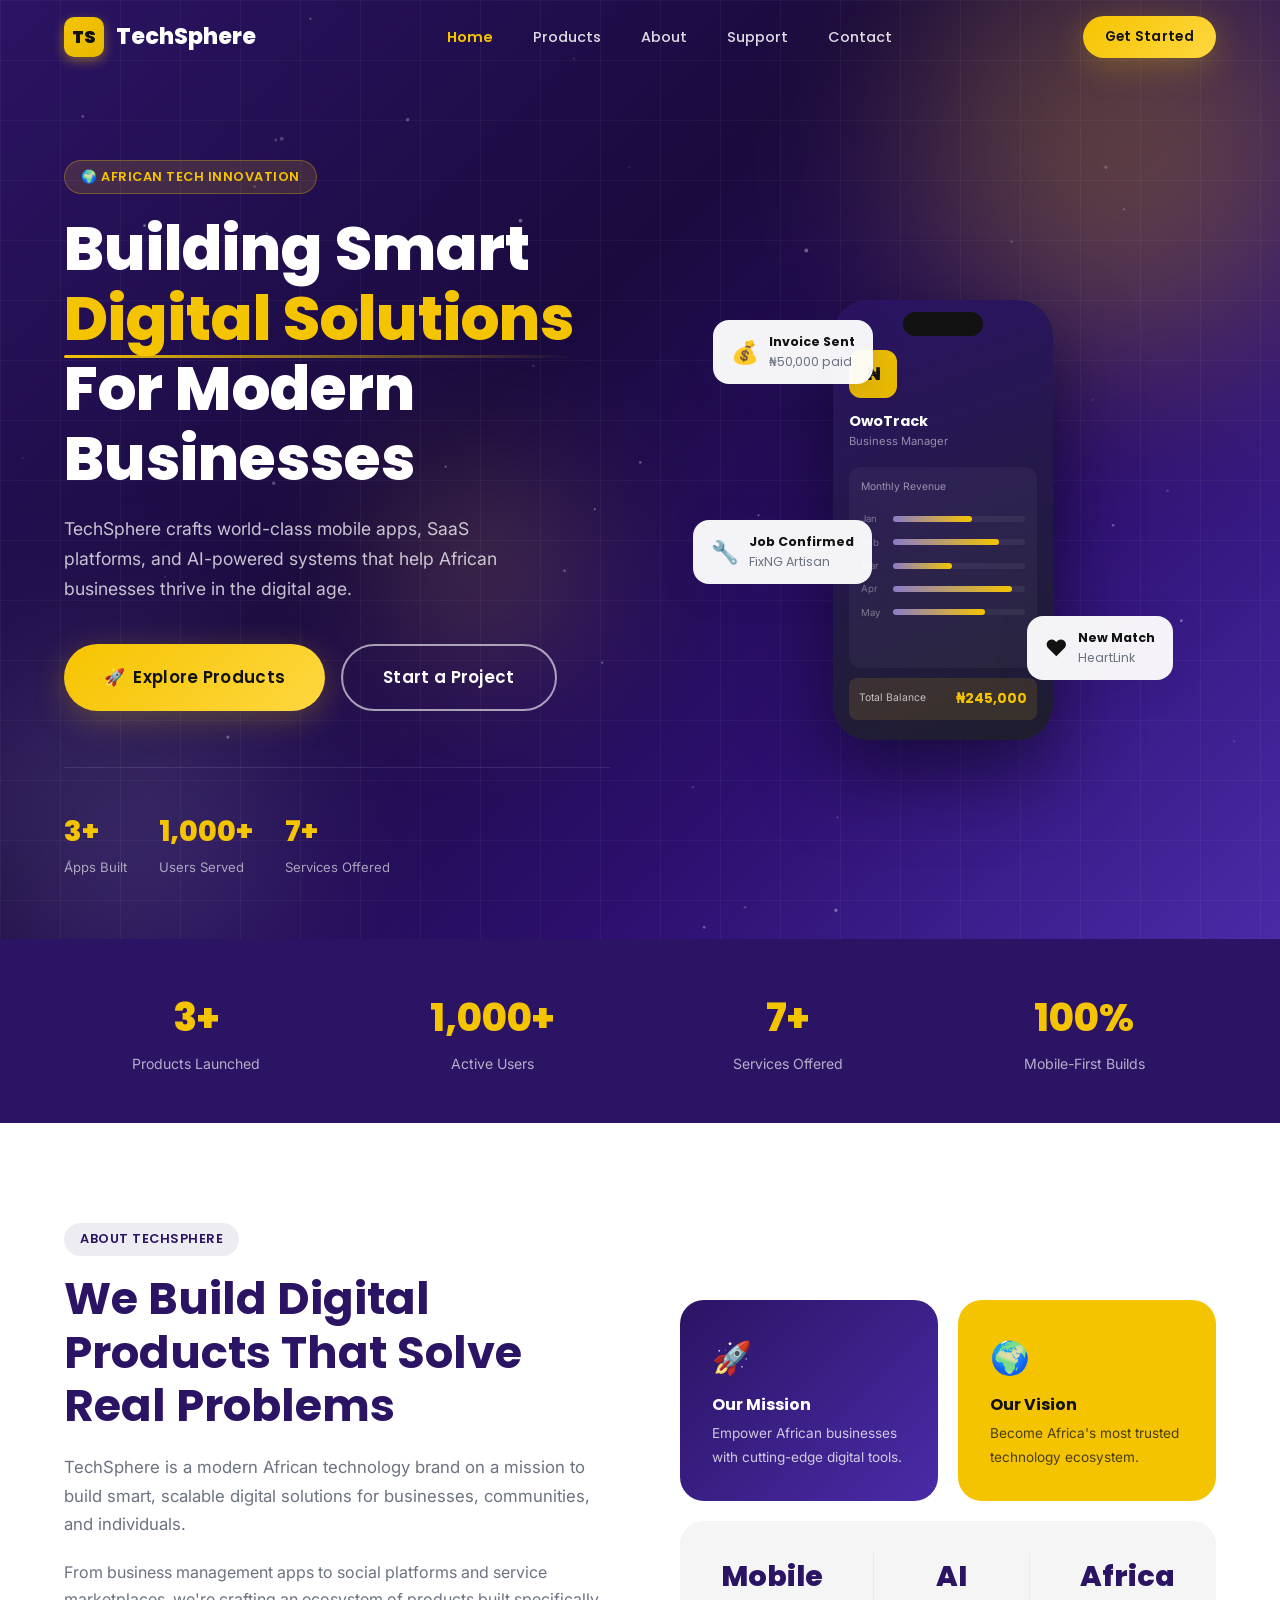
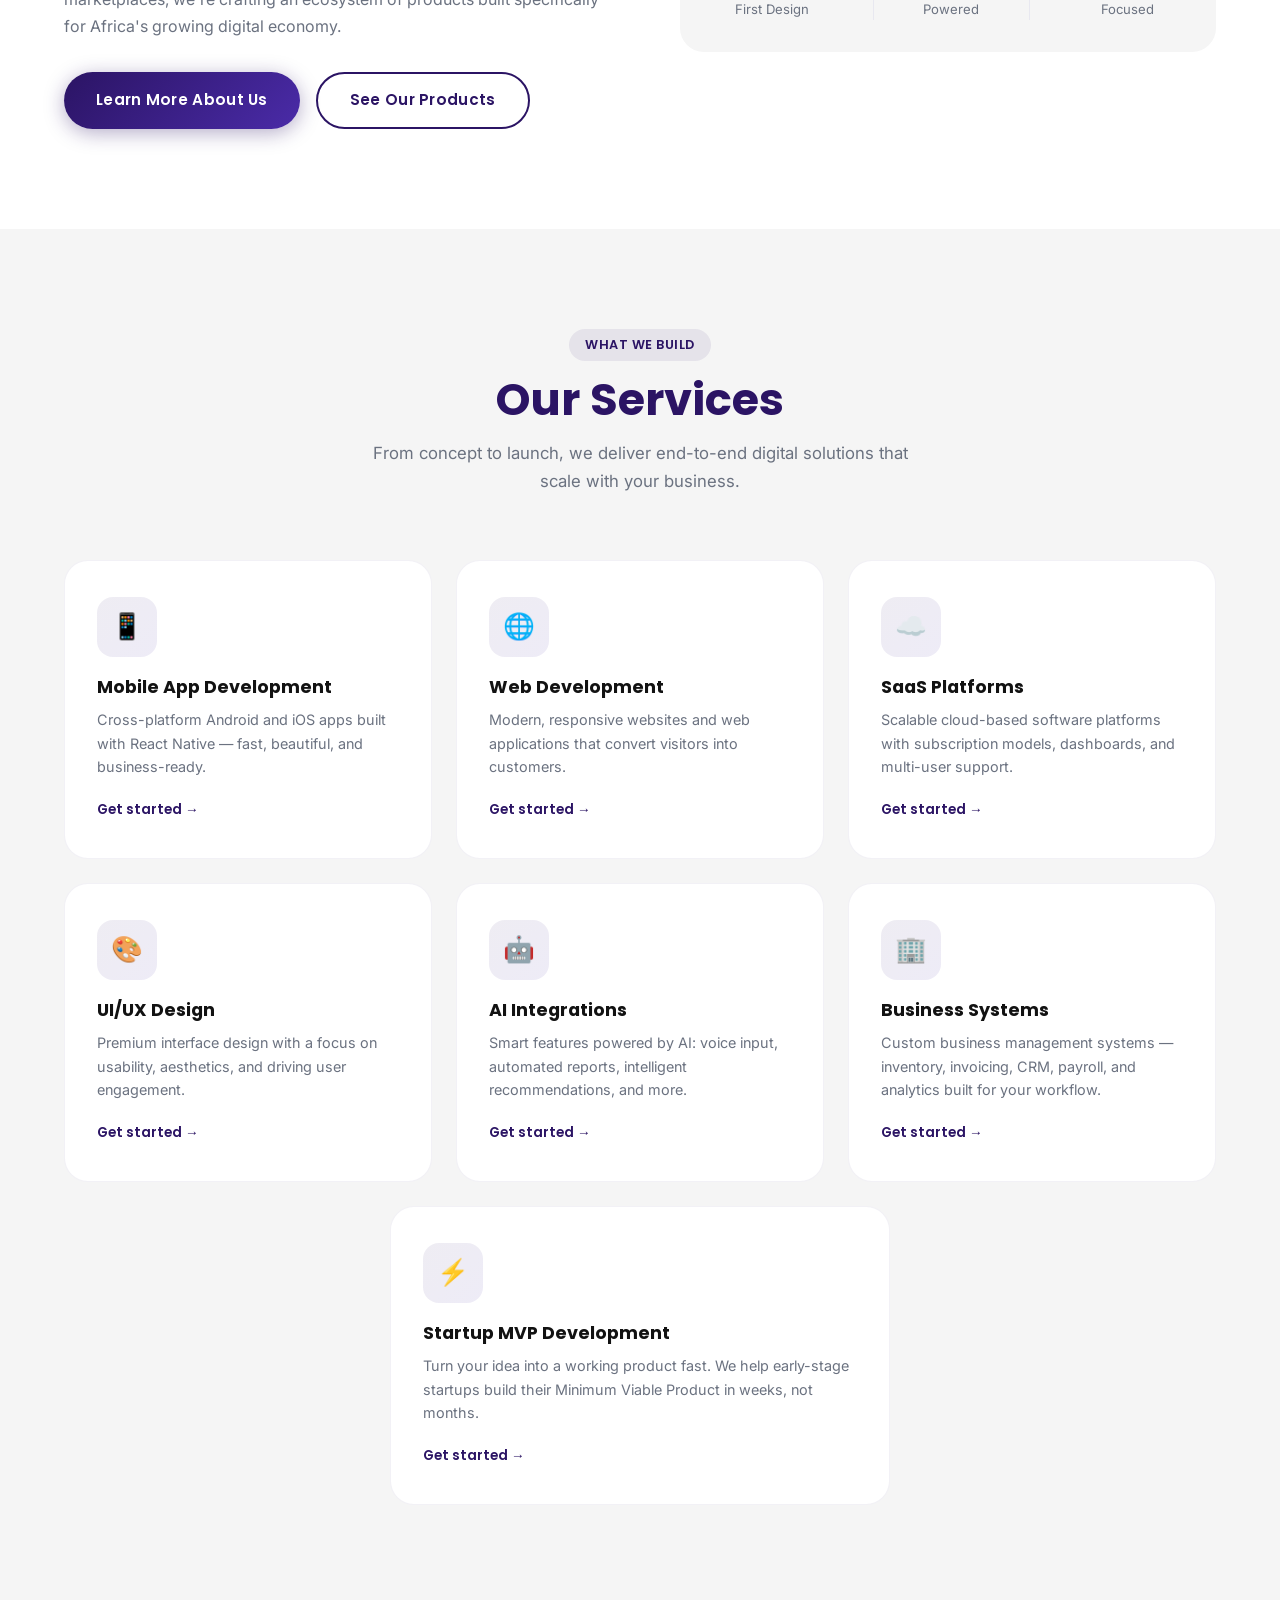
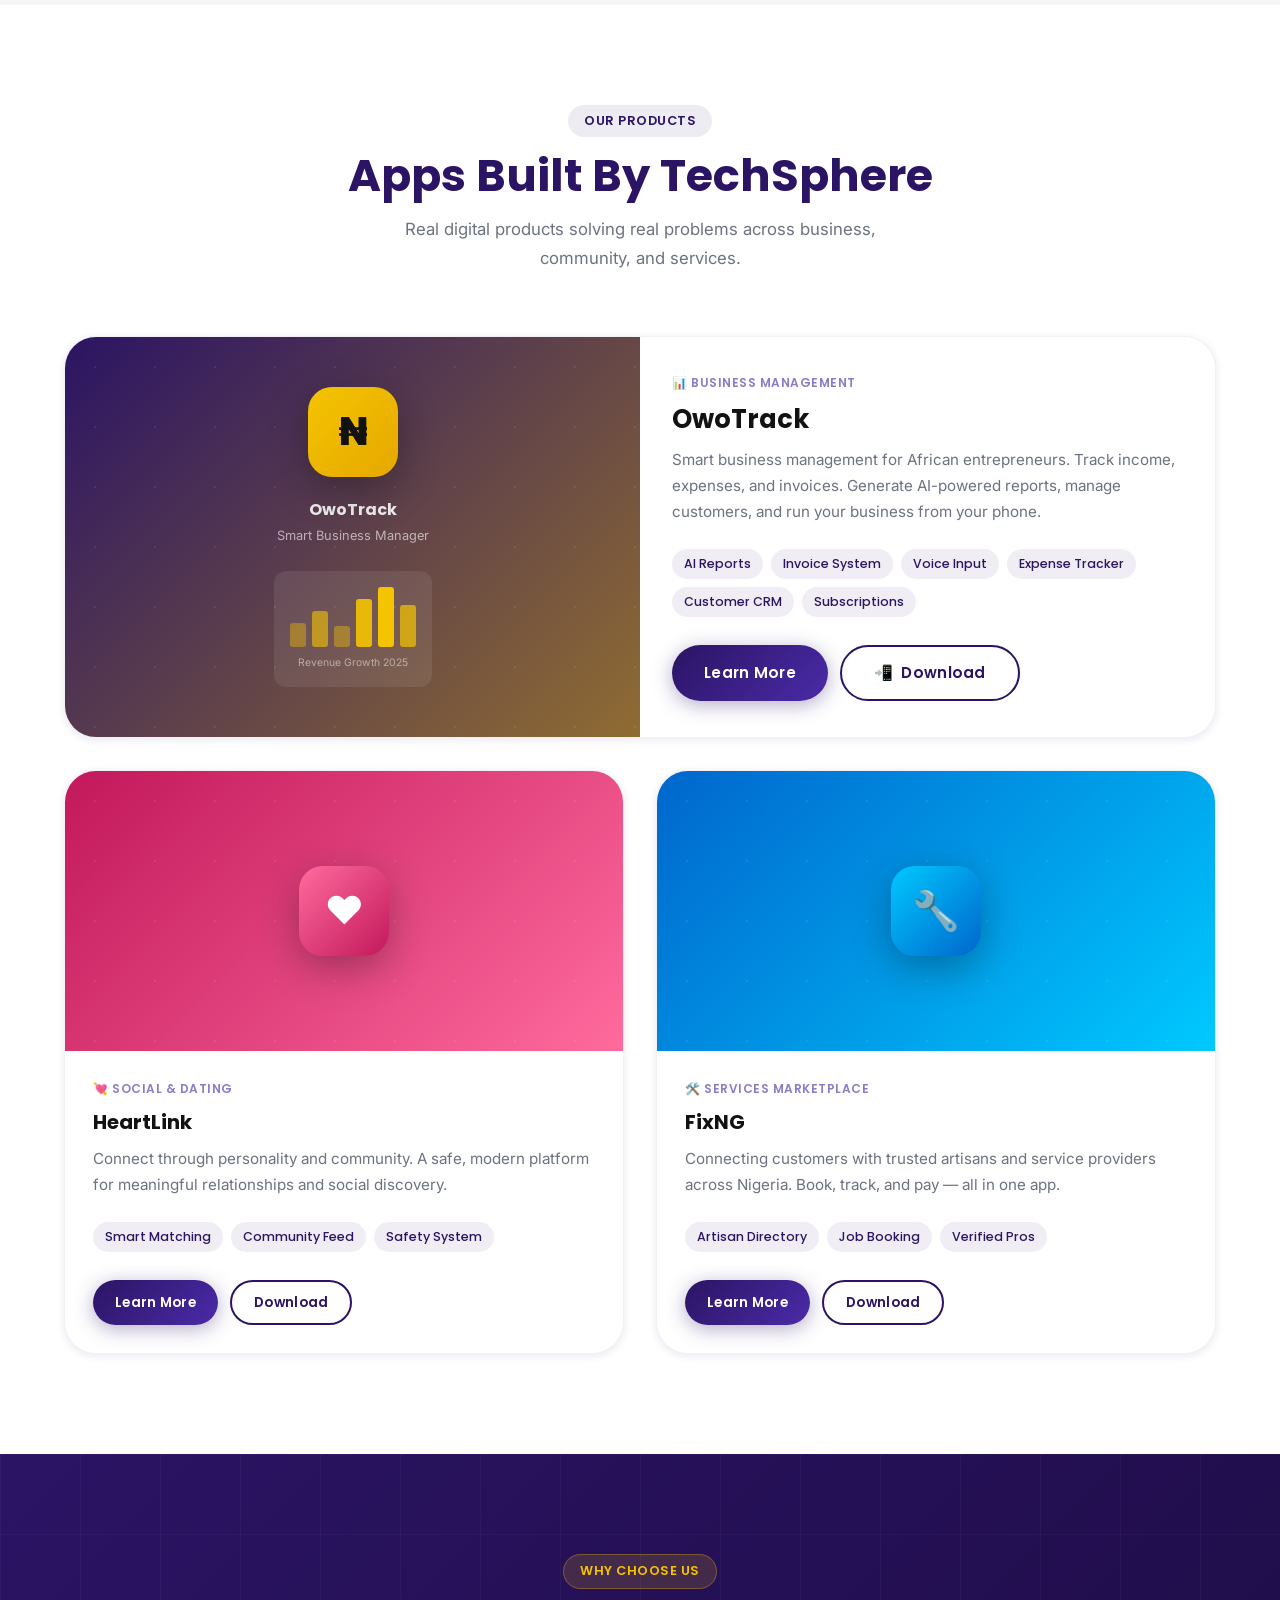
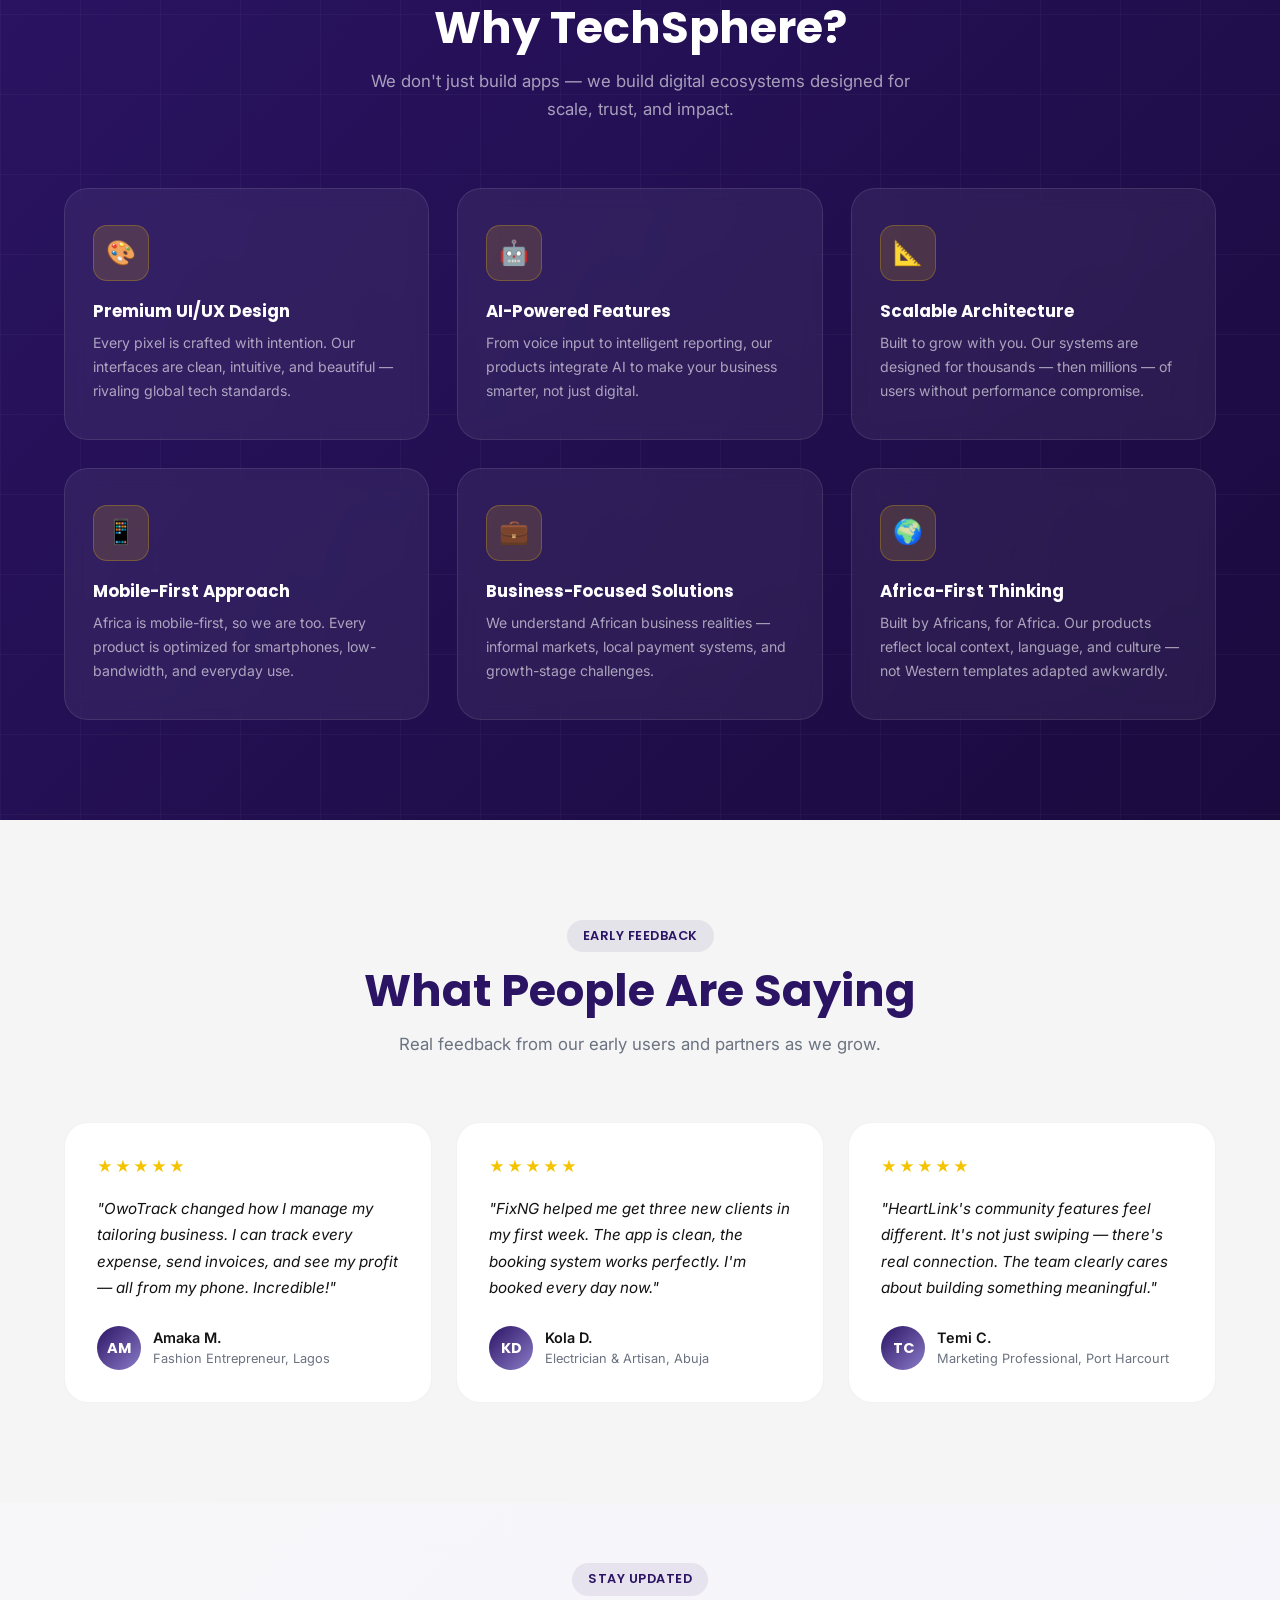
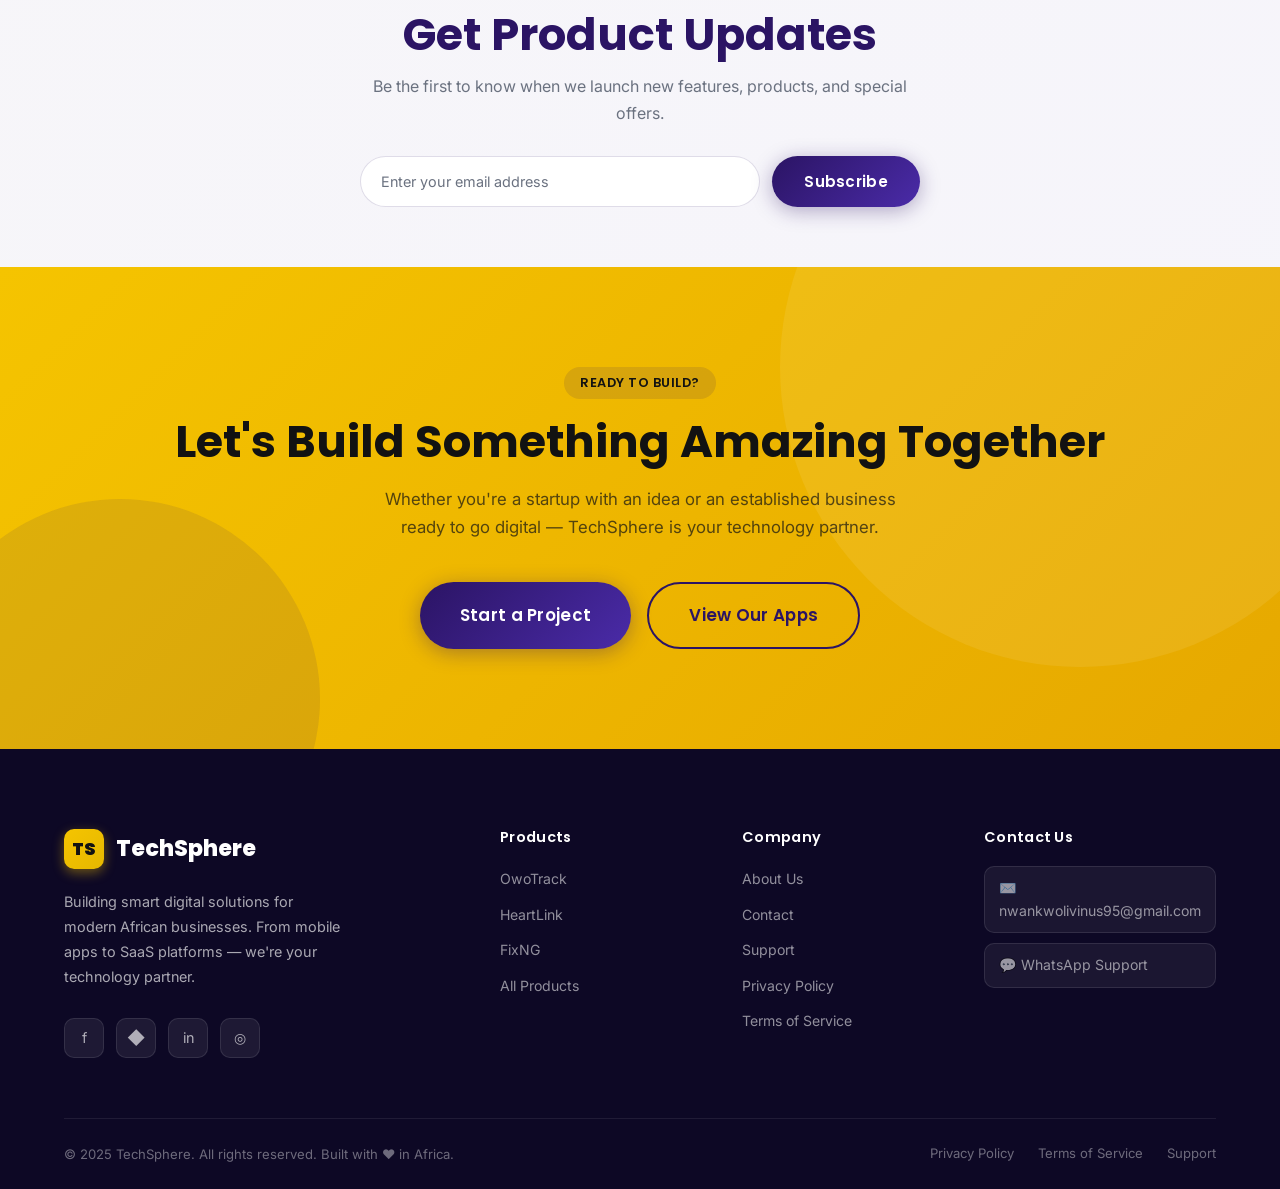
==== index.html @ 73911212 "first commit" ====
<!DOCTYPE html>
<html lang="en">
<head>
  <meta charset="UTF-8" />
  <meta name="viewport" content="width=device-width, initial-scale=1.0" />
  <title>TechSphere — Building Smart Digital Solutions For Modern Businesses</title>
  <meta name="description" content="TechSphere is a modern African technology company building mobile apps, SaaS products, business management systems, and AI-powered digital platforms." />
  <meta name="keywords" content="TechSphere, African tech startup, mobile apps, SaaS, OwoTrack, HeartLink, FixNG, software development Nigeria" />

  <!-- Open Graph -->
  <meta property="og:title" content="TechSphere — Smart Digital Solutions" />
  <meta property="og:description" content="Building smart digital products for Africa and beyond. Mobile apps, SaaS, AI-powered systems." />
  <meta property="og:type" content="website" />
  <meta property="og:url" content="https://techsphereapp.com" />
  <meta property="og:image" content="images/og-image.png" />

  <!-- Twitter Card -->
  <meta name="twitter:card" content="summary_large_image" />
  <meta name="twitter:title" content="TechSphere — Smart Digital Solutions" />
  <meta name="twitter:description" content="Building smart digital products for Africa and beyond." />

  <!-- Favicon -->
  <link rel="icon" type="image/svg+xml" href="images/favicon.svg" />

  <!-- Styles -->
  <link rel="stylesheet" href="styles/main.css" />
  <link rel="preconnect" href="https://fonts.googleapis.com" />
  <link rel="preconnect" href="https://fonts.gstatic.com" crossorigin />
</head>
<body>

<!-- Page Loader -->
<div class="page-loader" id="pageLoader">
  <div class="loader-logo">
    <div class="loader-mark">TS</div>
    <div class="loader-text">TechSphere</div>
    <div class="loader-bar"><div class="loader-bar-fill"></div></div>
  </div>
</div>

<!-- ══════════ NAVBAR ══════════ -->
<nav class="navbar" id="navbar">
  <div class="container navbar-inner">
    <a href="index.html" class="logo">
      <div class="logo-mark">TS</div>
      TechSphere
    </a>

    <ul class="nav-links">
      <li><a href="index.html" class="active">Home</a></li>
      <li><a href="products.html">Products</a></li>
      <li><a href="about.html">About</a></li>
      <li><a href="support.html">Support</a></li>
      <li><a href="contact.html">Contact</a></li>
    </ul>

    <div class="nav-cta">
      <a href="contact.html" class="btn btn-gold btn-sm">Get Started</a>
      <button class="hamburger" id="hamburger" aria-label="Toggle menu">
        <span></span><span></span><span></span>
      </button>
    </div>
  </div>
</nav>

<!-- Mobile Menu -->
<div class="mobile-menu" id="mobileMenu">
  <ul class="nav-links">
    <li><a href="index.html">Home</a></li>
    <li><a href="products.html">Products</a></li>
    <li><a href="about.html">About</a></li>
    <li><a href="support.html">Support</a></li>
    <li><a href="contact.html">Contact</a></li>
  </ul>
  <div class="nav-cta" style="margin-top:28px;">
    <a href="contact.html" class="btn btn-primary" style="width:100%;justify-content:center;">Get Started</a>
  </div>
</div>

<!-- ══════════ HERO ══════════ -->
<section class="hero">
  <div class="hero-bg">
    <div class="hero-orb hero-orb-1"></div>
    <div class="hero-orb hero-orb-2"></div>
    <div class="hero-orb hero-orb-3"></div>
    <div class="hero-grid"></div>
    <canvas id="heroParticles" style="position:absolute;inset:0;width:100%;height:100%;pointer-events:none;opacity:.6;"></canvas>
  </div>

  <div class="container">
    <div class="hero-content">
      <!-- Text -->
      <div class="hero-text">
        <span class="tag">🌍 African Tech Innovation</span>
        <h1 class="hero-headline">
          Building Smart <span class="highlight">Digital Solutions</span> For Modern Businesses
        </h1>
        <p class="hero-description">
          TechSphere crafts world-class mobile apps, SaaS platforms, and AI-powered systems that help African businesses thrive in the digital age.
        </p>
        <div class="hero-buttons">
          <a href="products.html" class="btn btn-gold btn-lg">
            <span>🚀</span> Explore Products
          </a>
          <a href="contact.html" class="btn btn-outline-white btn-lg">
            Start a Project
          </a>
        </div>

        <div class="hero-stats">
          <div class="hero-stat-item">
            <span class="hero-stat-number" data-counter data-target="3" data-suffix="+">3+</span>
            <span class="hero-stat-label">Apps Built</span>
          </div>
          <div class="hero-stat-item">
            <span class="hero-stat-number" data-counter data-target="1000" data-suffix="+">1000+</span>
            <span class="hero-stat-label">Users Served</span>
          </div>
          <div class="hero-stat-item">
            <span class="hero-stat-number" data-counter data-target="7" data-suffix="+">7+</span>
            <span class="hero-stat-label">Services Offered</span>
          </div>
        </div>
      </div>

      <!-- Visual -->
      <div class="hero-visual">
        <div class="phone-mockup-group">
          <!-- Main phone -->
          <div class="phone-mockup main">
            <div class="phone-notch"></div>
            <div class="phone-screen">
              <div class="phone-screen-content">
                <div class="phone-app-icon">₦</div>
                <div class="phone-app-name">OwoTrack</div>
                <div class="phone-app-sub">Business Manager</div>
                <div class="phone-chart">
                  <div style="color:rgba(255,255,255,.5);font-size:.65rem;margin-bottom:8px;font-family:'Inter',sans-serif;">Monthly Revenue</div>
                  <div class="chart-bar-row"><span class="chart-bar-label">Jan</span><div class="chart-bar-track"><div class="chart-bar-fill" style="width:60%"></div></div></div>
                  <div class="chart-bar-row"><span class="chart-bar-label">Feb</span><div class="chart-bar-track"><div class="chart-bar-fill" style="width:80%"></div></div></div>
                  <div class="chart-bar-row"><span class="chart-bar-label">Mar</span><div class="chart-bar-track"><div class="chart-bar-fill" style="width:45%"></div></div></div>
                  <div class="chart-bar-row"><span class="chart-bar-label">Apr</span><div class="chart-bar-track"><div class="chart-bar-fill" style="width:90%"></div></div></div>
                  <div class="chart-bar-row"><span class="chart-bar-label">May</span><div class="chart-bar-track"><div class="chart-bar-fill" style="width:70%"></div></div></div>
                </div>
                <div style="background:rgba(245,196,0,.12);border-radius:8px;padding:10px;margin-top:10px;display:flex;justify-content:space-between;align-items:center;">
                  <span style="color:rgba(255,255,255,.7);font-size:.65rem;font-family:'Inter',sans-serif;">Total Balance</span>
                  <span style="color:#F5C400;font-weight:700;font-size:.85rem;font-family:'Poppins',sans-serif;">₦245,000</span>
                </div>
              </div>
            </div>
          </div>

          <!-- Floating badges -->
          <div class="floating-badge badge-1">
            <span class="badge-icon">💰</span>
            <div class="badge-text">
              <div class="badge-title">Invoice Sent</div>
              <div class="badge-sub">₦50,000 paid</div>
            </div>
          </div>
          <div class="floating-badge badge-2">
            <span class="badge-icon">❤️</span>
            <div class="badge-text">
              <div class="badge-title">New Match</div>
              <div class="badge-sub">HeartLink</div>
            </div>
          </div>
          <div class="floating-badge badge-3">
            <span class="badge-icon">🔧</span>
            <div class="badge-text">
              <div class="badge-title">Job Confirmed</div>
              <div class="badge-sub">FixNG Artisan</div>
            </div>
          </div>
        </div>
      </div>
    </div>
  </div>
</section>

<!-- ══════════ STATS BAR ══════════ -->
<section class="stats-bar">
  <div class="container">
    <div class="stats-grid">
      <div class="stat-item reveal delay-1">
        <span class="stat-number" data-counter data-target="3" data-suffix="+">3+</span>
        <div class="stat-label">Products Launched</div>
      </div>
      <div class="stat-item reveal delay-2">
        <span class="stat-number" data-counter data-target="1000" data-suffix="+">1,000+</span>
        <div class="stat-label">Active Users</div>
      </div>
      <div class="stat-item reveal delay-3">
        <span class="stat-number" data-counter data-target="7" data-suffix="+">7+</span>
        <div class="stat-label">Services Offered</div>
      </div>
      <div class="stat-item reveal delay-4">
        <span class="stat-number" data-counter data-target="100" data-suffix="%">100%</span>
        <div class="stat-label">Mobile-First Builds</div>
      </div>
    </div>
  </div>
</section>

<!-- ══════════ ABOUT SNIPPET ══════════ -->
<section class="section-pad">
  <div class="container">
    <div style="display:grid;grid-template-columns:1fr 1fr;gap:80px;align-items:center;">
      <div class="reveal-left">
        <span class="tag">About TechSphere</span>
        <h2 style="color:var(--purple);margin:16px 0 20px;">We Build Digital Products That Solve Real Problems</h2>
        <p style="color:var(--text-muted);margin-bottom:20px;font-size:1.05rem;">
          TechSphere is a modern African technology brand on a mission to build smart, scalable digital solutions for businesses, communities, and individuals.
        </p>
        <p style="color:var(--text-muted);margin-bottom:32px;">
          From business management apps to social platforms and service marketplaces, we're crafting an ecosystem of products built specifically for Africa's growing digital economy.
        </p>
        <div style="display:flex;gap:16px;flex-wrap:wrap;">
          <a href="about.html" class="btn btn-primary">Learn More About Us</a>
          <a href="products.html" class="btn btn-outline">See Our Products</a>
        </div>
      </div>
      <div class="reveal-right">
        <div style="display:grid;grid-template-columns:1fr 1fr;gap:20px;">
          <div style="background:linear-gradient(135deg,var(--purple),var(--purple-lt));border-radius:var(--radius-lg);padding:32px;color:var(--white);">
            <div style="font-size:2rem;margin-bottom:12px;">🚀</div>
            <h3 style="font-size:1rem;margin-bottom:8px;">Our Mission</h3>
            <p style="font-size:.85rem;opacity:.75;line-height:1.7;">Empower African businesses with cutting-edge digital tools.</p>
          </div>
          <div style="background:var(--gold);border-radius:var(--radius-lg);padding:32px;color:var(--dark);">
            <div style="font-size:2rem;margin-bottom:12px;">🌍</div>
            <h3 style="font-size:1rem;margin-bottom:8px;">Our Vision</h3>
            <p style="font-size:.85rem;opacity:.75;line-height:1.7;">Become Africa's most trusted technology ecosystem.</p>
          </div>
          <div style="background:var(--gray);border-radius:var(--radius-lg);padding:32px;grid-column:1/-1;">
            <div style="display:flex;gap:32px;justify-content:space-around;text-align:center;">
              <div>
                <div style="font-size:1.8rem;font-weight:800;color:var(--purple);font-family:'Poppins',sans-serif;">Mobile</div>
                <div style="font-size:.82rem;color:var(--text-muted);">First Design</div>
              </div>
              <div style="width:1px;background:var(--gray-2);"></div>
              <div>
                <div style="font-size:1.8rem;font-weight:800;color:var(--purple);font-family:'Poppins',sans-serif;">AI</div>
                <div style="font-size:.82rem;color:var(--text-muted);">Powered</div>
              </div>
              <div style="width:1px;background:var(--gray-2);"></div>
              <div>
                <div style="font-size:1.8rem;font-weight:800;color:var(--purple);font-family:'Poppins',sans-serif;">Africa</div>
                <div style="font-size:.82rem;color:var(--text-muted);">Focused</div>
              </div>
            </div>
          </div>
        </div>
      </div>
    </div>
  </div>
</section>

<!-- ══════════ SERVICES ══════════ -->
<section class="services section-pad">
  <div class="container">
    <div class="section-header reveal">
      <span class="tag">What We Build</span>
      <h2>Our Services</h2>
      <p>From concept to launch, we deliver end-to-end digital solutions that scale with your business.</p>
    </div>
    <div class="services-grid">
      <div class="service-card reveal delay-1">
        <div class="service-icon">📱</div>
        <h3>Mobile App Development</h3>
        <p>Cross-platform Android and iOS apps built with React Native — fast, beautiful, and business-ready.</p>
        <a href="contact.html" class="service-link">Get started →</a>
      </div>
      <div class="service-card reveal delay-2">
        <div class="service-icon">🌐</div>
        <h3>Web Development</h3>
        <p>Modern, responsive websites and web applications that convert visitors into customers.</p>
        <a href="contact.html" class="service-link">Get started →</a>
      </div>
      <div class="service-card reveal delay-3">
        <div class="service-icon">☁️</div>
        <h3>SaaS Platforms</h3>
        <p>Scalable cloud-based software platforms with subscription models, dashboards, and multi-user support.</p>
        <a href="contact.html" class="service-link">Get started →</a>
      </div>
      <div class="service-card reveal delay-1">
        <div class="service-icon">🎨</div>
        <h3>UI/UX Design</h3>
        <p>Premium interface design with a focus on usability, aesthetics, and driving user engagement.</p>
        <a href="contact.html" class="service-link">Get started →</a>
      </div>
      <div class="service-card reveal delay-2">
        <div class="service-icon">🤖</div>
        <h3>AI Integrations</h3>
        <p>Smart features powered by AI: voice input, automated reports, intelligent recommendations, and more.</p>
        <a href="contact.html" class="service-link">Get started →</a>
      </div>
      <div class="service-card reveal delay-3">
        <div class="service-icon">🏢</div>
        <h3>Business Systems</h3>
        <p>Custom business management systems — inventory, invoicing, CRM, payroll, and analytics built for your workflow.</p>
        <a href="contact.html" class="service-link">Get started →</a>
      </div>
      <div class="service-card reveal delay-2" style="grid-column:1/-1;max-width:500px;margin:0 auto;width:100%;">
        <div class="service-icon">⚡</div>
        <h3>Startup MVP Development</h3>
        <p>Turn your idea into a working product fast. We help early-stage startups build their Minimum Viable Product in weeks, not months.</p>
        <a href="contact.html" class="service-link">Get started →</a>
      </div>
    </div>
  </div>
</section>

<!-- ══════════ PRODUCTS ══════════ -->
<section class="products section-pad">
  <div class="container">
    <div class="section-header reveal">
      <span class="tag">Our Products</span>
      <h2>Apps Built By TechSphere</h2>
      <p>Real digital products solving real problems across business, community, and services.</p>
    </div>
    <div class="products-grid">
      <!-- OwoTrack - Featured -->
      <div class="product-card featured reveal">
        <div class="product-card-inner">
          <div class="product-visual" style="background:linear-gradient(135deg,#2B1464,#F5C400 200%);">
            <div style="text-align:center;z-index:1;position:relative;">
              <div class="app-icon-large app-icon-owotrack" style="margin:0 auto 20px;">₦</div>
              <div style="color:rgba(255,255,255,.9);font-family:'Poppins',sans-serif;font-weight:700;font-size:1rem;">OwoTrack</div>
              <div style="color:rgba(255,255,255,.6);font-size:.8rem;margin-top:4px;">Smart Business Manager</div>
              <!-- Mini Chart -->
              <div style="margin-top:24px;background:rgba(255,255,255,.08);border-radius:12px;padding:16px;">
                <div style="display:flex;align-items:flex-end;gap:6px;height:60px;justify-content:center;">
                  <div style="width:16px;background:rgba(245,196,0,.4);border-radius:3px;height:40%;"></div>
                  <div style="width:16px;background:rgba(245,196,0,.6);border-radius:3px;height:60%;"></div>
                  <div style="width:16px;background:rgba(245,196,0,.4);border-radius:3px;height:35%;"></div>
                  <div style="width:16px;background:rgba(245,196,0,.9);border-radius:3px;height:80%;"></div>
                  <div style="width:16px;background:#F5C400;border-radius:3px;height:100%;"></div>
                  <div style="width:16px;background:rgba(245,196,0,.7);border-radius:3px;height:70%;"></div>
                </div>
                <div style="color:rgba(255,255,255,.5);font-size:.65rem;text-align:center;margin-top:8px;">Revenue Growth 2025</div>
              </div>
            </div>
          </div>
          <div class="product-info">
            <div class="product-tag">📊 Business Management</div>
            <h3>OwoTrack</h3>
            <p>Smart business management for African entrepreneurs. Track income, expenses, and invoices. Generate AI-powered reports, manage customers, and run your business from your phone.</p>
            <div class="product-features">
              <span class="feature-pill">AI Reports</span>
              <span class="feature-pill">Invoice System</span>
              <span class="feature-pill">Voice Input</span>
              <span class="feature-pill">Expense Tracker</span>
              <span class="feature-pill">Customer CRM</span>
              <span class="feature-pill">Subscriptions</span>
            </div>
            <div class="product-actions">
              <a href="owotrack.html" class="btn btn-primary">Learn More</a>
              <a href="owotrack.html#download" class="btn btn-outline">
                <span>📲</span> Download
              </a>
            </div>
          </div>
        </div>
      </div>

      <!-- HeartLink -->
      <div class="product-card reveal delay-1">
        <div class="product-visual" style="background:linear-gradient(135deg,#C2185B,#FF6B9D);">
          <div class="app-icon-large app-icon-heartlink" style="margin:0 auto;">❤️</div>
        </div>
        <div class="product-info">
          <div class="product-tag">💘 Social & Dating</div>
          <h3>HeartLink</h3>
          <p>Connect through personality and community. A safe, modern platform for meaningful relationships and social discovery.</p>
          <div class="product-features">
            <span class="feature-pill">Smart Matching</span>
            <span class="feature-pill">Community Feed</span>
            <span class="feature-pill">Safety System</span>
          </div>
          <div class="product-actions">
            <a href="heartlink.html" class="btn btn-primary btn-sm">Learn More</a>
            <a href="heartlink.html#download" class="btn btn-outline btn-sm">Download</a>
          </div>
        </div>
      </div>

      <!-- FixNG -->
      <div class="product-card reveal delay-2">
        <div class="product-visual" style="background:linear-gradient(135deg,#0066CC,#00C9FF);">
          <div class="app-icon-large app-icon-fixng" style="margin:0 auto;">🔧</div>
        </div>
        <div class="product-info">
          <div class="product-tag">🛠️ Services Marketplace</div>
          <h3>FixNG</h3>
          <p>Connecting customers with trusted artisans and service providers across Nigeria. Book, track, and pay — all in one app.</p>
          <div class="product-features">
            <span class="feature-pill">Artisan Directory</span>
            <span class="feature-pill">Job Booking</span>
            <span class="feature-pill">Verified Pros</span>
          </div>
          <div class="product-actions">
            <a href="fixng.html" class="btn btn-primary btn-sm">Learn More</a>
            <a href="fixng.html#download" class="btn btn-outline btn-sm">Download</a>
          </div>
        </div>
      </div>
    </div>
  </div>
</section>

<!-- ══════════ WHY TECHSPHERE ══════════ -->
<section class="why-section section-pad">
  <div class="container">
    <div class="section-header reveal">
      <span class="tag" style="background:rgba(245,196,0,.15);color:var(--gold);border:1px solid rgba(245,196,0,.3);">Why Choose Us</span>
      <h2>Why TechSphere?</h2>
      <p style="color:rgba(255,255,255,.6);">We don't just build apps — we build digital ecosystems designed for scale, trust, and impact.</p>
    </div>
    <div class="why-grid">
      <div class="why-card reveal delay-1">
        <div class="why-icon">🎨</div>
        <h3>Premium UI/UX Design</h3>
        <p>Every pixel is crafted with intention. Our interfaces are clean, intuitive, and beautiful — rivaling global tech standards.</p>
      </div>
      <div class="why-card reveal delay-2">
        <div class="why-icon">🤖</div>
        <h3>AI-Powered Features</h3>
        <p>From voice input to intelligent reporting, our products integrate AI to make your business smarter, not just digital.</p>
      </div>
      <div class="why-card reveal delay-3">
        <div class="why-icon">📐</div>
        <h3>Scalable Architecture</h3>
        <p>Built to grow with you. Our systems are designed for thousands — then millions — of users without performance compromise.</p>
      </div>
      <div class="why-card reveal delay-1">
        <div class="why-icon">📱</div>
        <h3>Mobile-First Approach</h3>
        <p>Africa is mobile-first, so we are too. Every product is optimized for smartphones, low-bandwidth, and everyday use.</p>
      </div>
      <div class="why-card reveal delay-2">
        <div class="why-icon">💼</div>
        <h3>Business-Focused Solutions</h3>
        <p>We understand African business realities — informal markets, local payment systems, and growth-stage challenges.</p>
      </div>
      <div class="why-card reveal delay-3">
        <div class="why-icon">🌍</div>
        <h3>Africa-First Thinking</h3>
        <p>Built by Africans, for Africa. Our products reflect local context, language, and culture — not Western templates adapted awkwardly.</p>
      </div>
    </div>
  </div>
</section>

<!-- ══════════ TESTIMONIALS ══════════ -->
<section class="testimonials section-pad">
  <div class="container">
    <div class="section-header reveal">
      <span class="tag">Early Feedback</span>
      <h2>What People Are Saying</h2>
      <p>Real feedback from our early users and partners as we grow.</p>
    </div>
    <div class="testimonials-grid">
      <div class="testimonial-card reveal delay-1">
        <div class="testimonial-stars">★★★★★</div>
        <p class="testimonial-quote">"OwoTrack changed how I manage my tailoring business. I can track every expense, send invoices, and see my profit — all from my phone. Incredible!"</p>
        <div class="testimonial-author">
          <div class="author-avatar">AM</div>
          <div>
            <div class="author-name">Amaka M.</div>
            <div class="author-role">Fashion Entrepreneur, Lagos</div>
          </div>
        </div>
      </div>
      <div class="testimonial-card reveal delay-2">
        <div class="testimonial-stars">★★★★★</div>
        <p class="testimonial-quote">"FixNG helped me get three new clients in my first week. The app is clean, the booking system works perfectly. I'm booked every day now."</p>
        <div class="testimonial-author">
          <div class="author-avatar">KD</div>
          <div>
            <div class="author-name">Kola D.</div>
            <div class="author-role">Electrician & Artisan, Abuja</div>
          </div>
        </div>
      </div>
      <div class="testimonial-card reveal delay-3">
        <div class="testimonial-stars">★★★★★</div>
        <p class="testimonial-quote">"HeartLink's community features feel different. It's not just swiping — there's real connection. The team clearly cares about building something meaningful."</p>
        <div class="testimonial-author">
          <div class="author-avatar">TC</div>
          <div>
            <div class="author-name">Temi C.</div>
            <div class="author-role">Marketing Professional, Port Harcourt</div>
          </div>
        </div>
      </div>
    </div>
  </div>
</section>

<!-- ══════════ NEWSLETTER ══════════ -->
<section class="newsletter section-pad-sm">
  <div class="container">
    <div class="newsletter-inner reveal">
      <span class="tag">Stay Updated</span>
      <h2 style="color:var(--purple);margin:12px 0;">Get Product Updates</h2>
      <p style="color:var(--text-muted);">Be the first to know when we launch new features, products, and special offers.</p>
      <form class="newsletter-form" onsubmit="return false;">
        <input type="email" class="newsletter-input" placeholder="Enter your email address" required />
        <button type="submit" class="btn btn-primary">Subscribe</button>
      </form>
    </div>
  </div>
</section>

<!-- ══════════ CTA ══════════ -->
<section class="cta-section">
  <div class="container">
    <div class="cta-inner reveal">
      <span class="tag">Ready To Build?</span>
      <h2>Let's Build Something Amazing Together</h2>
      <p>Whether you're a startup with an idea or an established business ready to go digital — TechSphere is your technology partner.</p>
      <div class="cta-buttons">
        <a href="contact.html" class="btn btn-primary btn-lg">Start a Project</a>
        <a href="products.html" class="btn btn-outline btn-lg">View Our Apps</a>
      </div>
    </div>
  </div>
</section>

<!-- ══════════ FOOTER ══════════ -->
<footer class="footer">
  <div class="container">
    <div class="footer-grid">
      <div class="footer-brand">
        <a href="index.html" class="logo">
          <div class="logo-mark">TS</div>
          TechSphere
        </a>
        <p>Building smart digital solutions for modern African businesses. From mobile apps to SaaS platforms — we're your technology partner.</p>
        <div class="footer-social">
          <a href="#" class="social-btn" aria-label="Facebook">f</a>
          <a href="#" class="social-btn" aria-label="GitHub" style="font-size:1.1rem;">&#9670;</a>
          <a href="#" class="social-btn" aria-label="LinkedIn">in</a>
          <a href="#" class="social-btn" aria-label="Instagram">&#9678;</a>
        </div>
      </div>

      <div class="footer-col">
        <h4>Products</h4>
        <ul>
          <li><a href="owotrack.html">OwoTrack</a></li>
          <li><a href="heartlink.html">HeartLink</a></li>
          <li><a href="fixng.html">FixNG</a></li>
          <li><a href="products.html">All Products</a></li>
        </ul>
      </div>

      <div class="footer-col">
        <h4>Company</h4>
        <ul>
          <li><a href="about.html">About Us</a></li>
          <li><a href="contact.html">Contact</a></li>
          <li><a href="support.html">Support</a></li>
          <li><a href="privacy-policy.html">Privacy Policy</a></li>
          <li><a href="terms.html">Terms of Service</a></li>
        </ul>
      </div>

      <div class="footer-col">
        <h4>Contact Us</h4>
        <ul>
          <li>
            <a href="mailto:nwankwolivinus95@gmail.com" class="footer-email">
              ✉️ nwankwolivinus95@gmail.com
            </a>
          </li>
          <li>
            <a href="https://wa.me/2349011495230" class="footer-email" target="_blank" rel="noopener">
              💬 WhatsApp Support
            </a>
          </li>
        </ul>
      </div>
    </div>

    <div class="footer-bottom">
      <p>© 2025 TechSphere. All rights reserved. Built with ❤️ in Africa.</p>
      <div class="footer-bottom-links">
        <a href="privacy-policy.html">Privacy Policy</a>
        <a href="terms.html">Terms of Service</a>
        <a href="support.html">Support</a>
      </div>
    </div>
  </div>
</footer>

<script src="js/main.js"></script>
</body>
</html>
---- styles/main.css ----
/* ============================================================
   TechSphere — Main Stylesheet
   Colors: Purple #2B1464 | Gold #F5C400 | Lavender #8B7CC8
   ============================================================ */

@import url('https://fonts.googleapis.com/css2?family=Poppins:wght@300;400;500;600;700;800;900&family=Inter:wght@300;400;500;600;700&display=swap');

/* ── Reset & Base ── */
*, *::before, *::after { box-sizing: border-box; margin: 0; padding: 0; }

:root {
  --purple:    #2B1464;
  --purple-mid:#3D1F8C;
  --purple-lt: #4A2BA8;
  --gold:      #F5C400;
  --gold-lt:   #FFD740;
  --lavender:  #8B7CC8;
  --white:     #FFFFFF;
  --dark:      #121212;
  --dark-2:    #1E1E2E;
  --gray:      #F5F5F5;
  --gray-2:    #E8E8F0;
  --text-muted:#6B7280;
  --radius-sm: 8px;
  --radius-md: 16px;
  --radius-lg: 24px;
  --radius-xl: 32px;
  --shadow-sm: 0 2px 8px rgba(43,20,100,.10);
  --shadow-md: 0 8px 32px rgba(43,20,100,.18);
  --shadow-lg: 0 16px 56px rgba(43,20,100,.25);
  --shadow-gold:0 8px 32px rgba(245,196,0,.25);
  --transition: all .3s cubic-bezier(.4,0,.2,1);
  --font-main: 'Poppins', sans-serif;
  --font-body: 'Inter', sans-serif;
}

html { scroll-behavior: smooth; }

body {
  font-family: var(--font-body);
  color: var(--dark);
  background: var(--white);
  overflow-x: hidden;
  line-height: 1.6;
}

/* Custom Scrollbar */
::-webkit-scrollbar { width: 6px; }
::-webkit-scrollbar-track { background: var(--gray); }
::-webkit-scrollbar-thumb { background: var(--lavender); border-radius: 3px; }
::-webkit-scrollbar-thumb:hover { background: var(--purple); }

/* ── Typography ── */
h1,h2,h3,h4,h5,h6 { font-family: var(--font-main); font-weight: 700; line-height: 1.2; }
h1 { font-size: clamp(2.2rem, 5vw, 4rem); }
h2 { font-size: clamp(1.8rem, 3.5vw, 2.8rem); }
h3 { font-size: clamp(1.2rem, 2.5vw, 1.6rem); }
p  { line-height: 1.7; }
a  { text-decoration: none; color: inherit; }

/* ── Utilities ── */
.container { max-width: 1200px; margin: 0 auto; padding: 0 24px; }
.section-pad { padding: 100px 0; }
.section-pad-sm { padding: 60px 0; }

.tag {
  display: inline-flex; align-items: center; gap: 6px;
  background: rgba(43,20,100,.08);
  color: var(--purple); border-radius: 50px;
  padding: 6px 16px; font-size: .8rem; font-weight: 600;
  font-family: var(--font-main); letter-spacing: .5px;
  text-transform: uppercase;
}

.section-header { text-align: center; margin-bottom: 64px; }
.section-header h2 { color: var(--purple); margin: 12px 0; }
.section-header p { color: var(--text-muted); max-width: 560px; margin: 0 auto; font-size: 1.05rem; }

/* Gradient Text */
.gradient-text {
  background: linear-gradient(135deg, var(--purple), var(--lavender));
  -webkit-background-clip: text;
  -webkit-text-fill-color: transparent;
  background-clip: text;
}
.gold-text { color: var(--gold); }

/* ── Buttons ── */
.btn {
  display: inline-flex; align-items: center; gap: 8px;
  padding: 14px 32px; border-radius: 50px;
  font-family: var(--font-main); font-weight: 600; font-size: .95rem;
  cursor: pointer; border: none; transition: var(--transition);
  position: relative; overflow: hidden;
  letter-spacing: .3px;
}
.btn::before {
  content: ''; position: absolute; inset: 0;
  background: rgba(255,255,255,.15);
  transform: translateX(-100%);
  transition: transform .4s;
}
.btn:hover::before { transform: translateX(100%); }

.btn-primary {
  background: linear-gradient(135deg, var(--purple), var(--purple-lt));
  color: var(--white);
  box-shadow: 0 4px 20px rgba(43,20,100,.35);
}
.btn-primary:hover {
  transform: translateY(-2px);
  box-shadow: 0 8px 32px rgba(43,20,100,.45);
}

.btn-gold {
  background: linear-gradient(135deg, var(--gold), var(--gold-lt));
  color: var(--dark);
  box-shadow: var(--shadow-gold);
}
.btn-gold:hover { transform: translateY(-2px); box-shadow: 0 12px 40px rgba(245,196,0,.4); }

.btn-outline {
  background: transparent;
  color: var(--purple);
  border: 2px solid var(--purple);
}
.btn-outline:hover { background: var(--purple); color: var(--white); transform: translateY(-2px); }

.btn-outline-white {
  background: transparent;
  color: var(--white);
  border: 2px solid rgba(255,255,255,.6);
}
.btn-outline-white:hover { background: rgba(255,255,255,.15); border-color: var(--white); }

.btn-sm { padding: 10px 22px; font-size: .85rem; }
.btn-lg { padding: 18px 40px; font-size: 1.05rem; }

.btn-icon {
  width: 44px; height: 44px; padding: 0;
  border-radius: 50%; display: inline-flex;
  align-items: center; justify-content: center;
}

/* ── Cards ── */
.card {
  background: var(--white);
  border-radius: var(--radius-lg);
  padding: 32px;
  box-shadow: var(--shadow-sm);
  transition: var(--transition);
  border: 1px solid rgba(43,20,100,.06);
}
.card:hover {
  transform: translateY(-6px);
  box-shadow: var(--shadow-md);
  border-color: rgba(43,20,100,.12);
}

.card-glass {
  background: rgba(255,255,255,.08);
  backdrop-filter: blur(16px);
  -webkit-backdrop-filter: blur(16px);
  border: 1px solid rgba(255,255,255,.15);
  border-radius: var(--radius-lg);
}

/* ── Navigation ── */
.navbar {
  position: fixed; top: 0; left: 0; right: 0; z-index: 1000;
  padding: 16px 0;
  transition: var(--transition);
}
.navbar.scrolled {
  background: rgba(255,255,255,.95);
  backdrop-filter: blur(20px);
  -webkit-backdrop-filter: blur(20px);
  box-shadow: var(--shadow-sm);
  padding: 12px 0;
}
.navbar-inner {
  display: flex; align-items: center; justify-content: space-between;
}

.logo {
  display: flex; align-items: center; gap: 12px;
  font-family: var(--font-main); font-weight: 800;
  font-size: 1.4rem; color: var(--white);
  transition: var(--transition);
}
.navbar.scrolled .logo { color: var(--purple); }

.logo-mark {
  width: 40px; height: 40px;
  background: linear-gradient(135deg, var(--gold), #e6b800);
  border-radius: 10px;
  display: flex; align-items: center; justify-content: center;
  font-size: 1.1rem; font-weight: 900; color: var(--dark);
  box-shadow: 0 4px 12px rgba(245,196,0,.4);
  flex-shrink: 0;
}

.nav-links {
  display: flex; align-items: center; gap: 8px;
  list-style: none;
}
.nav-links a {
  padding: 8px 16px; border-radius: 8px;
  font-family: var(--font-main); font-weight: 500; font-size: .9rem;
  color: rgba(255,255,255,.85);
  transition: var(--transition);
}
.navbar.scrolled .nav-links a { color: var(--dark); }
.nav-links a:hover { color: var(--gold); background: rgba(255,255,255,.08); }
.navbar.scrolled .nav-links a:hover { color: var(--purple); background: rgba(43,20,100,.06); }
.nav-links a.active { color: var(--gold); font-weight: 600; }
.navbar.scrolled .nav-links a.active { color: var(--purple); }

.nav-cta { display: flex; align-items: center; gap: 12px; }

.hamburger {
  display: none; flex-direction: column; gap: 5px;
  cursor: pointer; padding: 4px; background: none; border: none;
}
.hamburger span {
  display: block; width: 24px; height: 2px;
  background: var(--white);
  border-radius: 2px; transition: var(--transition);
}
.navbar.scrolled .hamburger span { background: var(--dark); }
.hamburger.active span:nth-child(1) { transform: translateY(7px) rotate(45deg); }
.hamburger.active span:nth-child(2) { opacity: 0; }
.hamburger.active span:nth-child(3) { transform: translateY(-7px) rotate(-45deg); }

/* Mobile Menu */
.mobile-menu {
  display: none; position: fixed;
  top: 72px; left: 0; right: 0; bottom: 0;
  background: var(--white); z-index: 999;
  padding: 32px 24px; overflow-y: auto;
  transform: translateX(100%);
  transition: transform .3s ease;
}
.mobile-menu.open { transform: translateX(0); display: block; }
.mobile-menu .nav-links { flex-direction: column; align-items: flex-start; gap: 0; }
.mobile-menu .nav-links a { color: var(--dark); width: 100%; padding: 14px 8px; font-size: 1.05rem; border-bottom: 1px solid var(--gray-2); }
.mobile-menu .nav-links a:hover { color: var(--purple); background: transparent; }
.mobile-menu .nav-cta { margin-top: 24px; flex-direction: column; width: 100%; }
.mobile-menu .nav-cta .btn { width: 100%; justify-content: center; }

/* ── Hero Section ── */
.hero {
  min-height: 100vh;
  background: linear-gradient(135deg, var(--purple) 0%, #1a0a3e 40%, #2d1070 70%, var(--purple-lt) 100%);
  position: relative; overflow: hidden;
  display: flex; align-items: center;
  padding-top: 80px;
}

.hero-bg {
  position: absolute; inset: 0; pointer-events: none;
}

.hero-orb {
  position: absolute; border-radius: 50%;
  filter: blur(80px); opacity: .35;
  animation: orbFloat 8s ease-in-out infinite;
}
.hero-orb-1 {
  width: 500px; height: 500px;
  background: radial-gradient(circle, var(--gold), transparent);
  top: -100px; right: -100px;
  animation-delay: 0s;
}
.hero-orb-2 {
  width: 400px; height: 400px;
  background: radial-gradient(circle, var(--lavender), transparent);
  bottom: -80px; left: -80px;
  animation-delay: -4s;
}
.hero-orb-3 {
  width: 200px; height: 200px;
  background: radial-gradient(circle, var(--gold-lt), transparent);
  top: 50%; left: 30%;
  animation-delay: -2s;
}

@keyframes orbFloat {
  0%,100% { transform: translate(0,0) scale(1); }
  33%      { transform: translate(30px,-20px) scale(1.05); }
  66%      { transform: translate(-20px,30px) scale(.95); }
}

/* Grid pattern overlay */
.hero-grid {
  position: absolute; inset: 0;
  background-image:
    linear-gradient(rgba(255,255,255,.04) 1px, transparent 1px),
    linear-gradient(90deg, rgba(255,255,255,.04) 1px, transparent 1px);
  background-size: 60px 60px;
}

.hero-content {
  position: relative; z-index: 2;
  display: grid; grid-template-columns: 1fr 1fr;
  gap: 60px; align-items: center;
  padding: 80px 0 60px;
}

.hero-text .tag { background: rgba(245,196,0,.15); color: var(--gold); border: 1px solid rgba(245,196,0,.3); }

.hero-headline {
  font-size: clamp(2.4rem, 5vw, 3.8rem);
  color: var(--white); font-weight: 800;
  line-height: 1.15; margin: 20px 0;
}
.hero-headline .highlight {
  position: relative; display: inline-block;
  color: var(--gold);
}
.hero-headline .highlight::after {
  content: '';
  position: absolute; bottom: -4px; left: 0; right: 0; height: 3px;
  background: linear-gradient(90deg, var(--gold), transparent);
  border-radius: 2px;
}

.hero-description {
  color: rgba(255,255,255,.75);
  font-size: 1.1rem; max-width: 480px; margin-bottom: 40px;
}

.hero-buttons { display: flex; gap: 16px; flex-wrap: wrap; }

.hero-stats {
  display: flex; gap: 32px; margin-top: 56px;
  padding-top: 40px;
  border-top: 1px solid rgba(255,255,255,.1);
}
.hero-stat-item { text-align: left; }
.hero-stat-number {
  font-family: var(--font-main); font-size: 1.8rem; font-weight: 800;
  color: var(--gold); display: block;
}
.hero-stat-label { color: rgba(255,255,255,.6); font-size: .82rem; }

/* Hero Visual */
.hero-visual { position: relative; display: flex; justify-content: center; align-items: center; }

.phone-mockup-group { position: relative; width: 100%; max-width: 420px; margin: 0 auto; }

.phone-mockup {
  width: 220px; border-radius: 36px;
  background: var(--dark-2);
  box-shadow: 0 32px 80px rgba(0,0,0,.5), inset 0 0 0 1px rgba(255,255,255,.08);
  overflow: hidden; position: relative;
  animation: phoneFloat 6s ease-in-out infinite;
}
.phone-mockup.main { margin: 0 auto; z-index: 2; position: relative; }
.phone-mockup.side {
  position: absolute; width: 180px;
  opacity: .85; top: 40px;
  animation-delay: -3s;
}
.phone-mockup.side-left { left: -20px; transform: rotate(-8deg); }
.phone-mockup.side-right { right: -20px; transform: rotate(8deg); }

.phone-screen {
  width: 100%; padding-top: 200%;
  background: linear-gradient(160deg, var(--purple) 0%, var(--dark-2) 100%);
  position: relative;
}

.phone-notch {
  position: absolute; top: 12px; left: 50%;
  transform: translateX(-50%);
  width: 80px; height: 24px;
  background: var(--dark); border-radius: 12px; z-index: 3;
}

.phone-screen-content {
  position: absolute; inset: 0;
  display: flex; flex-direction: column;
  padding: 50px 16px 20px;
}
.phone-app-icon {
  width: 48px; height: 48px; border-radius: 12px;
  background: linear-gradient(135deg, var(--gold), #e6b800);
  display: flex; align-items: center; justify-content: center;
  font-weight: 900; font-size: 1.1rem; margin-bottom: 12px;
}
.phone-app-name { color: var(--white); font-weight: 700; font-size: .9rem; font-family: var(--font-main); }
.phone-app-sub { color: rgba(255,255,255,.5); font-size: .7rem; margin-bottom: 16px; }
.phone-chart {
  flex: 1; background: rgba(255,255,255,.04); border-radius: 12px;
  padding: 12px; display: flex; flex-direction: column; gap: 8px;
}
.chart-bar-row { display: flex; align-items: center; gap: 8px; }
.chart-bar-label { color: rgba(255,255,255,.4); font-size: .6rem; width: 24px; }
.chart-bar-track { flex: 1; height: 6px; background: rgba(255,255,255,.06); border-radius: 3px; }
.chart-bar-fill { height: 100%; border-radius: 3px; background: linear-gradient(90deg, var(--lavender), var(--gold)); }

@keyframes phoneFloat {
  0%,100% { transform: translateY(0); }
  50%      { transform: translateY(-16px); }
}

.floating-badge {
  position: absolute; border-radius: var(--radius-md);
  padding: 12px 18px; background: rgba(255,255,255,.95);
  box-shadow: var(--shadow-md); animation: badgeFloat 4s ease-in-out infinite;
  display: flex; align-items: center; gap: 10px; z-index: 5;
}
.floating-badge .badge-icon { font-size: 1.4rem; }
.floating-badge .badge-text { font-size: .78rem; font-family: var(--font-main); }
.floating-badge .badge-title { font-weight: 700; color: var(--dark); }
.floating-badge .badge-sub { color: var(--text-muted); }

.badge-1 { top: 20px; left: -20px; animation-delay: 0s; }
.badge-2 { bottom: 60px; right: -20px; animation-delay: -2s; }
.badge-3 { top: 50%; left: -40px; animation-delay: -1s; }

@keyframes badgeFloat {
  0%,100% { transform: translateY(0); }
  50%      { transform: translateY(-10px); }
}

/* ── Stats Bar ── */
.stats-bar { background: var(--purple); padding: 48px 0; }
.stats-grid { display: grid; grid-template-columns: repeat(4,1fr); gap: 32px; }
.stat-item { text-align: center; }
.stat-number {
  font-family: var(--font-main); font-size: 2.4rem; font-weight: 800;
  color: var(--gold); display: block;
}
.stat-label { color: rgba(255,255,255,.65); font-size: .88rem; margin-top: 4px; }
.stat-divider { width: 1px; background: rgba(255,255,255,.12); display: none; }

/* ── Services ── */
.services { background: var(--gray); }
.services-grid { display: grid; grid-template-columns: repeat(3, 1fr); gap: 24px; }

.service-card {
  background: var(--white); border-radius: var(--radius-lg);
  padding: 36px 32px;
  border: 1px solid rgba(43,20,100,.06);
  transition: var(--transition);
  position: relative; overflow: hidden;
}
.service-card::before {
  content: ''; position: absolute; top: 0; left: 0; right: 0;
  height: 3px; background: linear-gradient(90deg, var(--purple), var(--lavender));
  transform: scaleX(0); transition: transform .3s ease; transform-origin: left;
}
.service-card:hover::before { transform: scaleX(1); }
.service-card:hover { transform: translateY(-6px); box-shadow: var(--shadow-md); }

.service-icon {
  width: 60px; height: 60px; border-radius: 16px;
  background: linear-gradient(135deg, rgba(43,20,100,.08), rgba(139,124,200,.15));
  display: flex; align-items: center; justify-content: center;
  font-size: 1.6rem; margin-bottom: 20px;
  transition: var(--transition);
}
.service-card:hover .service-icon { background: linear-gradient(135deg, var(--purple), var(--lavender)); }

.service-card h3 { font-size: 1.1rem; color: var(--dark); margin-bottom: 10px; }
.service-card p { color: var(--text-muted); font-size: .9rem; line-height: 1.65; }

.service-link {
  display: inline-flex; align-items: center; gap: 6px;
  color: var(--purple); font-weight: 600; font-size: .85rem;
  margin-top: 20px; font-family: var(--font-main);
  transition: var(--transition);
}
.service-link:hover { gap: 10px; color: var(--lavender); }

/* ── Products ── */
.products { background: var(--white); }
.products-grid { display: grid; grid-template-columns: 1fr 1fr; gap: 32px; }
.products-grid .product-card:first-child { grid-column: 1 / -1; }

.product-card {
  border-radius: var(--radius-xl);
  overflow: hidden; position: relative;
  background: var(--white);
  box-shadow: var(--shadow-sm);
  border: 1px solid rgba(43,20,100,.06);
  transition: var(--transition);
  display: flex; flex-direction: column;
}
.product-card:hover { transform: translateY(-6px); box-shadow: var(--shadow-lg); }

.product-card-inner {
  display: grid; grid-template-columns: 1fr 1fr;
  gap: 0; height: 100%;
}
.product-card:not(.featured) .product-card-inner { grid-template-columns: 1fr; }

.product-visual {
  background: linear-gradient(135deg, var(--purple), var(--purple-lt));
  padding: 48px 32px; display: flex;
  align-items: center; justify-content: center;
  min-height: 280px; position: relative; overflow: hidden;
}
.product-visual::before {
  content: ''; position: absolute; inset: 0;
  background: url("data:image/svg+xml,%3Csvg width='60' height='60' xmlns='http://www.w3.org/2000/svg'%3E%3Ccircle cx='30' cy='30' r='1' fill='rgba(255,255,255,.1)'/%3E%3C/svg%3E") repeat;
}

.app-icon-large {
  width: 90px; height: 90px; border-radius: 24px;
  display: flex; align-items: center; justify-content: center;
  font-size: 2.4rem; font-weight: 900;
  box-shadow: 0 12px 40px rgba(0,0,0,.3);
  z-index: 1; position: relative;
}
.app-icon-owotrack { background: linear-gradient(135deg, #F5C400, #e6a800); color: var(--dark); }
.app-icon-heartlink { background: linear-gradient(135deg, #FF6B9D, #C2185B); color: var(--white); }
.app-icon-fixng     { background: linear-gradient(135deg, #00C9FF, #0066CC); color: var(--white); }

.app-mockup-preview {
  position: absolute; bottom: -10px; right: 20px;
  width: 120px; opacity: .6;
}
.app-mockup-preview img { width: 100%; }

.product-info { padding: 36px 32px; display: flex; flex-direction: column; justify-content: center; }
.product-card:not(.featured) .product-info { padding: 28px; }

.product-tag {
  display: inline-flex; align-items: center; gap: 6px;
  font-size: .75rem; font-weight: 600; text-transform: uppercase;
  letter-spacing: .5px; color: var(--lavender);
  font-family: var(--font-main); margin-bottom: 12px;
}
.product-info h3 { font-size: 1.6rem; color: var(--dark); margin-bottom: 12px; }
.product-card:not(.featured) .product-info h3 { font-size: 1.25rem; }
.product-info p { color: var(--text-muted); line-height: 1.7; margin-bottom: 24px; font-size: .95rem; }

.product-features { display: flex; flex-wrap: wrap; gap: 8px; margin-bottom: 28px; }
.feature-pill {
  background: rgba(43,20,100,.07); color: var(--purple);
  padding: 5px 12px; border-radius: 50px; font-size: .78rem;
  font-weight: 500; font-family: var(--font-main);
}

.product-actions { display: flex; gap: 12px; flex-wrap: wrap; }

/* ── Why TechSphere ── */
.why-section {
  background: linear-gradient(135deg, var(--purple) 0%, #1a0a3e 100%);
  position: relative; overflow: hidden;
}
.why-section::before {
  content: ''; position: absolute; inset: 0;
  background: url("data:image/svg+xml,%3Csvg width='80' height='80' xmlns='http://www.w3.org/2000/svg'%3E%3Crect x='0' y='0' width='1' height='80' fill='rgba(255,255,255,.03)'/%3E%3Crect x='0' y='0' width='80' height='1' fill='rgba(255,255,255,.03)'/%3E%3C/svg%3E") repeat;
}
.why-section .section-header h2 { color: var(--white); }
.why-section .section-header p { color: rgba(255,255,255,.65); }

.why-grid { display: grid; grid-template-columns: repeat(3, 1fr); gap: 28px; position: relative; z-index: 1; }

.why-card {
  background: rgba(255,255,255,.06);
  backdrop-filter: blur(10px);
  border: 1px solid rgba(255,255,255,.1);
  border-radius: var(--radius-lg);
  padding: 36px 28px;
  transition: var(--transition);
  position: relative; overflow: hidden;
}
.why-card::after {
  content: ''; position: absolute;
  bottom: 0; left: 0; right: 0; height: 2px;
  background: linear-gradient(90deg, var(--gold), transparent);
  transform: scaleX(0); transition: transform .3s ease; transform-origin: left;
}
.why-card:hover { background: rgba(255,255,255,.1); transform: translateY(-4px); }
.why-card:hover::after { transform: scaleX(1); }

.why-icon {
  width: 56px; height: 56px; border-radius: 14px;
  background: rgba(245,196,0,.15); border: 1px solid rgba(245,196,0,.25);
  display: flex; align-items: center; justify-content: center;
  font-size: 1.5rem; margin-bottom: 20px;
}
.why-card h3 { color: var(--white); font-size: 1.05rem; margin-bottom: 10px; }
.why-card p { color: rgba(255,255,255,.6); font-size: .88rem; line-height: 1.7; }

/* ── Testimonials ── */
.testimonials { background: var(--gray); }
.testimonials-grid { display: grid; grid-template-columns: repeat(3, 1fr); gap: 24px; }

.testimonial-card {
  background: var(--white); border-radius: var(--radius-lg);
  padding: 32px; transition: var(--transition);
  border: 1px solid rgba(43,20,100,.06);
}
.testimonial-card:hover { transform: translateY(-4px); box-shadow: var(--shadow-md); }

.testimonial-stars { color: var(--gold); font-size: .95rem; margin-bottom: 16px; letter-spacing: 2px; }
.testimonial-quote { color: var(--dark); line-height: 1.75; font-size: .95rem; margin-bottom: 24px; font-style: italic; }

.testimonial-author { display: flex; align-items: center; gap: 12px; }
.author-avatar {
  width: 44px; height: 44px; border-radius: 50%;
  background: linear-gradient(135deg, var(--purple), var(--lavender));
  display: flex; align-items: center; justify-content: center;
  color: var(--white); font-weight: 700; font-size: .9rem;
  font-family: var(--font-main);
}
.author-name { font-weight: 600; font-size: .9rem; color: var(--dark); }
.author-role { color: var(--text-muted); font-size: .8rem; }

/* ── CTA Section ── */
.cta-section {
  background: linear-gradient(135deg, #F5C400 0%, #e6a800 100%);
  text-align: center; padding: 100px 0;
  position: relative; overflow: hidden;
}
.cta-section::before {
  content: ''; position: absolute;
  width: 600px; height: 600px; border-radius: 50%;
  background: rgba(255,255,255,.08);
  top: -200px; right: -100px;
}
.cta-section::after {
  content: ''; position: absolute;
  width: 400px; height: 400px; border-radius: 50%;
  background: rgba(43,20,100,.1);
  bottom: -150px; left: -80px;
}

.cta-inner { position: relative; z-index: 1; }
.cta-section .tag { background: rgba(43,20,100,.12); color: var(--dark); }
.cta-section h2 { color: var(--dark); margin: 16px 0; }
.cta-section p { color: rgba(18,18,18,.7); max-width: 520px; margin: 0 auto 40px; font-size: 1.05rem; }
.cta-buttons { display: flex; gap: 16px; justify-content: center; flex-wrap: wrap; }

/* ── Footer ── */
.footer {
  background: #0D0825;
  color: rgba(255,255,255,.65);
  padding: 80px 0 0;
}

.footer-grid { display: grid; grid-template-columns: 2fr 1fr 1fr 1fr; gap: 48px; padding-bottom: 60px; }

.footer-brand .logo { color: var(--white); margin-bottom: 20px; display: inline-flex; }
.footer-brand p { font-size: .9rem; line-height: 1.75; max-width: 280px; margin-bottom: 28px; }

.footer-social { display: flex; gap: 12px; }
.social-btn {
  width: 40px; height: 40px; border-radius: 10px;
  background: rgba(255,255,255,.07); border: 1px solid rgba(255,255,255,.1);
  display: flex; align-items: center; justify-content: center;
  color: rgba(255,255,255,.65); font-size: .9rem;
  transition: var(--transition); text-decoration: none;
}
.social-btn:hover { background: var(--purple); color: var(--white); border-color: var(--purple); transform: translateY(-2px); }

.footer-col h4 {
  font-family: var(--font-main); font-size: .9rem; font-weight: 600;
  color: var(--white); margin-bottom: 20px; letter-spacing: .3px;
}
.footer-col ul { list-style: none; display: flex; flex-direction: column; gap: 10px; }
.footer-col ul a { font-size: .88rem; color: rgba(255,255,255,.55); transition: var(--transition); }
.footer-col ul a:hover { color: var(--gold); transform: translateX(4px); display: inline-block; }

.footer-email {
  display: flex; align-items: center; gap: 8px;
  background: rgba(255,255,255,.06); border: 1px solid rgba(255,255,255,.1);
  border-radius: 10px; padding: 10px 14px; font-size: .85rem;
  color: rgba(255,255,255,.7);
  transition: var(--transition);
}
.footer-email:hover { border-color: var(--gold); color: var(--gold); }

.footer-bottom {
  border-top: 1px solid rgba(255,255,255,.08);
  padding: 24px 0;
  display: flex; align-items: center; justify-content: space-between; flex-wrap: wrap; gap: 16px;
}
.footer-bottom p { font-size: .82rem; color: rgba(255,255,255,.4); }
.footer-bottom-links { display: flex; gap: 24px; }
.footer-bottom-links a { font-size: .82rem; color: rgba(255,255,255,.4); transition: var(--transition); }
.footer-bottom-links a:hover { color: var(--gold); }

/* ── Page Hero (inner pages) ── */
.page-hero {
  padding: 140px 0 80px;
  background: linear-gradient(135deg, var(--purple) 0%, var(--purple-lt) 100%);
  position: relative; overflow: hidden; text-align: center;
}
.page-hero::after {
  content: ''; position: absolute; inset: 0;
  background: url("data:image/svg+xml,%3Csvg width='60' height='60' xmlns='http://www.w3.org/2000/svg'%3E%3Ccircle cx='30' cy='30' r='1' fill='rgba(255,255,255,.08)'/%3E%3C/svg%3E") repeat;
}
.page-hero-inner { position: relative; z-index: 1; }
.page-hero .tag { background: rgba(245,196,0,.15); color: var(--gold); border: 1px solid rgba(245,196,0,.3); }
.page-hero h1 { color: var(--white); margin: 16px 0 20px; }
.page-hero p { color: rgba(255,255,255,.7); max-width: 560px; margin: 0 auto; font-size: 1.1rem; }

/* ── App Landing Pages ── */
.app-hero {
  padding: 140px 0 80px;
  position: relative; overflow: hidden;
}
.app-hero-grid { display: grid; grid-template-columns: 1fr 1fr; gap: 80px; align-items: center; }
.app-hero-text .tag { margin-bottom: 16px; }
.app-hero-text h1 { color: var(--dark); margin-bottom: 16px; }
.app-hero-text .hero-desc { font-size: 1.1rem; color: var(--text-muted); margin-bottom: 36px; }
.app-hero-text .download-group { display: flex; gap: 14px; flex-wrap: wrap; margin-bottom: 40px; }

.store-btn {
  display: inline-flex; align-items: center; gap: 10px;
  background: var(--dark); color: var(--white);
  padding: 12px 22px; border-radius: 12px;
  transition: var(--transition);
}
.store-btn:hover { background: var(--purple); transform: translateY(-2px); }
.store-btn-icon { font-size: 1.4rem; }
.store-btn-text .store-label { font-size: .65rem; display: block; opacity: .7; }
.store-btn-text .store-name { font-size: .95rem; font-weight: 700; font-family: var(--font-main); display: block; }

.app-meta { display: flex; gap: 24px; padding-top: 32px; border-top: 1px solid var(--gray-2); }
.app-meta-item .meta-number { font-family: var(--font-main); font-size: 1.4rem; font-weight: 800; color: var(--purple); }
.app-meta-item .meta-label { font-size: .78rem; color: var(--text-muted); }

.app-screens { position: relative; display: flex; justify-content: center; align-items: flex-end; gap: 16px; }
.screen-item { border-radius: 28px; overflow: hidden; box-shadow: var(--shadow-lg); }
.screen-item.main { width: 200px; z-index: 2; }
.screen-item.secondary { width: 160px; opacity: .75; margin-bottom: 24px; }
.screen-placeholder {
  background: linear-gradient(160deg, var(--purple), var(--dark-2));
  width: 100%; aspect-ratio: 9/19;
  display: flex; flex-direction: column; align-items: center; justify-content: center;
  gap: 8px; padding: 24px;
}
.screen-placeholder .screen-icon { font-size: 2.5rem; }
.screen-placeholder .screen-label { color: rgba(255,255,255,.5); font-size: .75rem; text-align: center; }

/* Features Grid */
.features-grid { display: grid; grid-template-columns: repeat(3, 1fr); gap: 28px; }
.feature-card {
  background: var(--white); border-radius: var(--radius-lg); padding: 32px;
  border: 1px solid rgba(43,20,100,.06); transition: var(--transition);
}
.feature-card:hover { transform: translateY(-4px); box-shadow: var(--shadow-md); }
.feature-card-icon {
  width: 52px; height: 52px; border-radius: 14px;
  background: linear-gradient(135deg, rgba(43,20,100,.08), rgba(139,124,200,.12));
  display: flex; align-items: center; justify-content: center;
  font-size: 1.4rem; margin-bottom: 18px;
}
.feature-card h3 { font-size: 1rem; color: var(--dark); margin-bottom: 8px; }
.feature-card p { color: var(--text-muted); font-size: .88rem; line-height: 1.7; }

/* Pricing */
.pricing-grid { display: grid; grid-template-columns: repeat(3, 1fr); gap: 24px; }
.pricing-card {
  background: var(--white); border-radius: var(--radius-lg); padding: 36px 32px;
  border: 2px solid rgba(43,20,100,.06); transition: var(--transition);
  position: relative; overflow: hidden;
}
.pricing-card.popular {
  border-color: var(--purple);
  box-shadow: var(--shadow-md);
  transform: translateY(-8px);
}
.pricing-card.popular::before {
  content: 'Most Popular';
  position: absolute; top: 16px; right: -28px;
  background: var(--gold); color: var(--dark);
  font-size: .72rem; font-weight: 700; font-family: var(--font-main);
  padding: 4px 40px; transform: rotate(45deg);
  letter-spacing: .5px;
}
.pricing-card:hover { transform: translateY(-6px); box-shadow: var(--shadow-md); }
.pricing-card.popular:hover { transform: translateY(-12px); }

.plan-name { font-family: var(--font-main); font-size: .85rem; font-weight: 600; color: var(--lavender); text-transform: uppercase; letter-spacing: .5px; }
.plan-price { margin: 16px 0; }
.plan-amount { font-family: var(--font-main); font-size: 2.8rem; font-weight: 800; color: var(--dark); }
.plan-period { color: var(--text-muted); font-size: .9rem; }
.plan-desc { color: var(--text-muted); font-size: .88rem; margin-bottom: 28px; line-height: 1.6; }
.plan-features { list-style: none; display: flex; flex-direction: column; gap: 12px; margin-bottom: 32px; }
.plan-features li { display: flex; align-items: center; gap: 10px; font-size: .9rem; color: var(--dark); }
.plan-features li .check { color: #22C55E; font-size: 1rem; flex-shrink: 0; }
.plan-features li .cross { color: var(--text-muted); font-size: 1rem; flex-shrink: 0; }
.plan-features li.disabled { color: var(--text-muted); }

/* FAQ */
.faq-list { max-width: 760px; margin: 0 auto; display: flex; flex-direction: column; gap: 12px; }
.faq-item {
  background: var(--white); border-radius: var(--radius-md);
  border: 1px solid rgba(43,20,100,.08); overflow: hidden;
  transition: var(--transition);
}
.faq-item:hover { border-color: rgba(43,20,100,.15); }

.faq-question {
  display: flex; align-items: center; justify-content: space-between;
  padding: 20px 24px; cursor: pointer;
  font-family: var(--font-main); font-weight: 600; font-size: .95rem;
  color: var(--dark); background: none; border: none; width: 100%; text-align: left;
}
.faq-icon { color: var(--purple); font-size: 1.2rem; transition: transform .3s; flex-shrink: 0; }
.faq-item.open .faq-icon { transform: rotate(45deg); }
.faq-answer {
  max-height: 0; overflow: hidden; transition: max-height .4s ease, padding .3s ease;
  padding: 0 24px;
}
.faq-item.open .faq-answer { max-height: 300px; padding: 0 24px 20px; }
.faq-answer p { color: var(--text-muted); font-size: .9rem; line-height: 1.75; }

/* ── Contact ── */
.contact-grid { display: grid; grid-template-columns: 1fr 1.5fr; gap: 60px; align-items: start; }
.contact-info .contact-item { display: flex; gap: 16px; margin-bottom: 28px; }
.contact-icon-box {
  width: 48px; height: 48px; border-radius: 12px;
  background: linear-gradient(135deg, rgba(43,20,100,.08), rgba(139,124,200,.12));
  display: flex; align-items: center; justify-content: center;
  font-size: 1.2rem; flex-shrink: 0;
}
.contact-item-title { font-weight: 600; color: var(--dark); margin-bottom: 4px; font-family: var(--font-main); }
.contact-item-text { color: var(--text-muted); font-size: .9rem; }

.contact-form { background: var(--white); border-radius: var(--radius-xl); padding: 40px; box-shadow: var(--shadow-sm); border: 1px solid rgba(43,20,100,.06); }
.form-row { display: grid; grid-template-columns: 1fr 1fr; gap: 20px; margin-bottom: 20px; }
.form-group { display: flex; flex-direction: column; gap: 8px; margin-bottom: 20px; }
.form-group label { font-size: .85rem; font-weight: 600; color: var(--dark); font-family: var(--font-main); }
.form-group input,
.form-group select,
.form-group textarea {
  padding: 13px 16px; border-radius: 10px;
  border: 1.5px solid rgba(43,20,100,.12); font-size: .9rem;
  font-family: var(--font-body); color: var(--dark);
  background: var(--white); transition: var(--transition); outline: none;
  width: 100%;
}
.form-group input:focus,
.form-group select:focus,
.form-group textarea:focus {
  border-color: var(--lavender);
  box-shadow: 0 0 0 3px rgba(139,124,200,.15);
}
.form-group textarea { resize: vertical; min-height: 130px; }

/* WhatsApp Button */
.whatsapp-btn {
  display: inline-flex; align-items: center; gap: 10px;
  background: #25D366; color: var(--white);
  padding: 14px 28px; border-radius: 50px;
  font-family: var(--font-main); font-weight: 600;
  transition: var(--transition); font-size: .95rem;
}
.whatsapp-btn:hover { background: #1ebe57; transform: translateY(-2px); box-shadow: 0 8px 24px rgba(37,211,102,.35); }

/* ── About ── */
.mission-grid { display: grid; grid-template-columns: 1fr 1fr; gap: 60px; align-items: center; }
.mission-visual { position: relative; }
.mission-card-stack { position: relative; }
.mission-main-card {
  background: linear-gradient(135deg, var(--purple), var(--purple-lt));
  border-radius: var(--radius-xl); padding: 40px;
  color: var(--white);
}
.mission-card-decor {
  position: absolute; bottom: -16px; right: -16px; width: 80%; height: 80%;
  background: var(--gold); border-radius: var(--radius-xl);
  z-index: -1;
}

.values-grid { display: grid; grid-template-columns: repeat(4, 1fr); gap: 20px; }
.value-card {
  text-align: center; padding: 32px 20px;
  background: var(--white); border-radius: var(--radius-lg);
  border: 1px solid rgba(43,20,100,.06); transition: var(--transition);
}
.value-card:hover { transform: translateY(-4px); box-shadow: var(--shadow-md); }
.value-icon { font-size: 2rem; margin-bottom: 14px; }
.value-card h3 { font-size: .95rem; color: var(--dark); margin-bottom: 8px; }
.value-card p { color: var(--text-muted); font-size: .82rem; }

.stack-grid { display: grid; grid-template-columns: repeat(5, 1fr); gap: 16px; }
.stack-item {
  text-align: center; padding: 20px 12px;
  background: var(--white); border-radius: var(--radius-md);
  border: 1px solid rgba(43,20,100,.06); transition: var(--transition);
}
.stack-item:hover { transform: translateY(-3px); border-color: var(--lavender); }
.stack-icon { font-size: 1.8rem; margin-bottom: 8px; }
.stack-item span { font-size: .8rem; color: var(--text-muted); font-weight: 500; }

/* ── Support Page ── */
.support-grid { display: grid; grid-template-columns: repeat(3, 1fr); gap: 24px; }
.support-card {
  text-align: center; padding: 40px 28px;
  background: var(--white); border-radius: var(--radius-lg);
  border: 1px solid rgba(43,20,100,.06); transition: var(--transition);
}
.support-card:hover { transform: translateY(-6px); box-shadow: var(--shadow-md); }
.support-icon { font-size: 2.4rem; margin-bottom: 16px; }
.support-card h3 { color: var(--dark); margin-bottom: 10px; }
.support-card p { color: var(--text-muted); font-size: .9rem; margin-bottom: 24px; }

/* ── Privacy / Terms ── */
.policy-content {
  max-width: 820px; margin: 0 auto;
  background: var(--white); border-radius: var(--radius-xl);
  padding: 60px; box-shadow: var(--shadow-sm);
  border: 1px solid rgba(43,20,100,.06);
}
.policy-content h2 { font-size: 1.4rem; color: var(--purple); margin: 40px 0 16px; padding-bottom: 12px; border-bottom: 1px solid var(--gray-2); }
.policy-content h2:first-child { margin-top: 0; }
.policy-content p { color: #444; line-height: 1.8; margin-bottom: 16px; font-size: .95rem; }
.policy-content ul { color: #444; line-height: 1.8; margin: 0 0 16px 24px; font-size: .95rem; }
.policy-content ul li { margin-bottom: 8px; }
.policy-meta { color: var(--text-muted); font-size: .85rem; margin-bottom: 40px; padding-bottom: 24px; border-bottom: 1px solid var(--gray-2); }

/* ── Scroll Reveal Animations ── */
.reveal {
  opacity: 0; transform: translateY(32px);
  transition: opacity .7s ease, transform .7s ease;
}
.reveal.visible { opacity: 1; transform: translateY(0); }
.reveal-left  { opacity: 0; transform: translateX(-32px); transition: opacity .7s ease, transform .7s ease; }
.reveal-left.visible { opacity: 1; transform: translateX(0); }
.reveal-right { opacity: 0; transform: translateX(32px); transition: opacity .7s ease, transform .7s ease; }
.reveal-right.visible { opacity: 1; transform: translateX(0); }

.delay-1 { transition-delay: .1s; }
.delay-2 { transition-delay: .2s; }
.delay-3 { transition-delay: .3s; }
.delay-4 { transition-delay: .4s; }
.delay-5 { transition-delay: .5s; }

/* ── Newsletter ── */
.newsletter { background: linear-gradient(135deg, rgba(43,20,100,.04), rgba(139,124,200,.08)); }
.newsletter-inner {
  max-width: 560px; margin: 0 auto; text-align: center;
}
.newsletter-form { display: flex; gap: 12px; margin-top: 28px; }
.newsletter-input {
  flex: 1; padding: 14px 20px; border-radius: 50px;
  border: 1.5px solid rgba(43,20,100,.15);
  font-family: var(--font-body); font-size: .9rem;
  outline: none; transition: var(--transition);
}
.newsletter-input:focus { border-color: var(--lavender); box-shadow: 0 0 0 3px rgba(139,124,200,.15); }
.newsletter-input::placeholder { color: var(--text-muted); }

/* ── Breadcrumbs ── */
.breadcrumb { display: flex; align-items: center; gap: 8px; font-size: .85rem; }
.breadcrumb a { color: rgba(255,255,255,.6); transition: var(--transition); }
.breadcrumb a:hover { color: var(--gold); }
.breadcrumb span { color: rgba(255,255,255,.4); }
.breadcrumb .current { color: rgba(255,255,255,.9); font-weight: 500; }

/* ── Page Load Transition ── */
.page-loader {
  position: fixed; inset: 0; z-index: 9999;
  background: var(--purple); display: flex;
  align-items: center; justify-content: center;
  transition: opacity .5s ease;
}
.page-loader.hidden { opacity: 0; pointer-events: none; }
.loader-logo {
  display: flex; flex-direction: column; align-items: center; gap: 20px;
}
.loader-mark {
  width: 60px; height: 60px; border-radius: 16px;
  background: linear-gradient(135deg, var(--gold), #e6b800);
  display: flex; align-items: center; justify-content: center;
  font-size: 1.6rem; font-weight: 900; color: var(--dark);
  animation: pulse 1.5s ease-in-out infinite;
}
.loader-text { color: var(--white); font-family: var(--font-main); font-weight: 700; font-size: 1.4rem; }
.loader-bar { width: 200px; height: 3px; background: rgba(255,255,255,.1); border-radius: 2px; overflow: hidden; }
.loader-bar-fill { height: 100%; background: var(--gold); border-radius: 2px; animation: loadBar 1.2s ease forwards; }

@keyframes loadBar { from { width: 0; } to { width: 100%; } }
@keyframes pulse { 0%,100% { transform: scale(1); } 50% { transform: scale(1.08); } }

/* ── Responsive ── */
@media (max-width: 1024px) {
  .hero-content      { gap: 40px; }
  .footer-grid       { grid-template-columns: 1fr 1fr; gap: 36px; }
  .services-grid     { grid-template-columns: repeat(2, 1fr); }
  .why-grid          { grid-template-columns: repeat(2, 1fr); }
  .stack-grid        { grid-template-columns: repeat(4, 1fr); }
  .values-grid       { grid-template-columns: repeat(2, 1fr); }
}

@media (max-width: 768px) {
  .section-pad { padding: 70px 0; }
  .nav-links, .nav-cta .btn:not(.btn-sm) { display: none; }
  .hamburger { display: flex; }

  .hero-content { grid-template-columns: 1fr; text-align: center; padding: 60px 0 40px; }
  .hero-visual { display: none; }
  .hero-description { margin: 0 auto 36px; }
  .hero-buttons { justify-content: center; }
  .hero-stats { justify-content: center; }

  .stats-grid { grid-template-columns: repeat(2, 1fr); gap: 24px; }
  .services-grid { grid-template-columns: 1fr; }
  .products-grid { grid-template-columns: 1fr; }
  .products-grid .product-card:first-child { grid-column: auto; }
  .product-card-inner { grid-template-columns: 1fr !important; }
  .why-grid { grid-template-columns: 1fr; }
  .testimonials-grid { grid-template-columns: 1fr; }
  .pricing-grid { grid-template-columns: 1fr; }
  .features-grid { grid-template-columns: 1fr; }
  .contact-grid { grid-template-columns: 1fr; }
  .form-row { grid-template-columns: 1fr; }
  .mission-grid { grid-template-columns: 1fr; }
  .app-hero-grid { grid-template-columns: 1fr; text-align: center; }
  .app-hero-text .download-group { justify-content: center; }
  .app-meta { justify-content: center; }
  .footer-grid { grid-template-columns: 1fr; }
  .footer-bottom { flex-direction: column; text-align: center; }
  .policy-content { padding: 32px 24px; }
  .stack-grid { grid-template-columns: repeat(3, 1fr); }
  .values-grid { grid-template-columns: 1fr 1fr; }
  .support-grid { grid-template-columns: 1fr; }
  .newsletter-form { flex-direction: column; }
  .pricing-card.popular { transform: none; }
}

@media (max-width: 480px) {
  .stats-grid { grid-template-columns: 1fr 1fr; }
  .hero-stats { gap: 20px; flex-wrap: wrap; }
  .hero-buttons { flex-direction: column; align-items: center; }
  .product-actions { flex-direction: column; }
  .cta-buttons { flex-direction: column; align-items: center; }
}
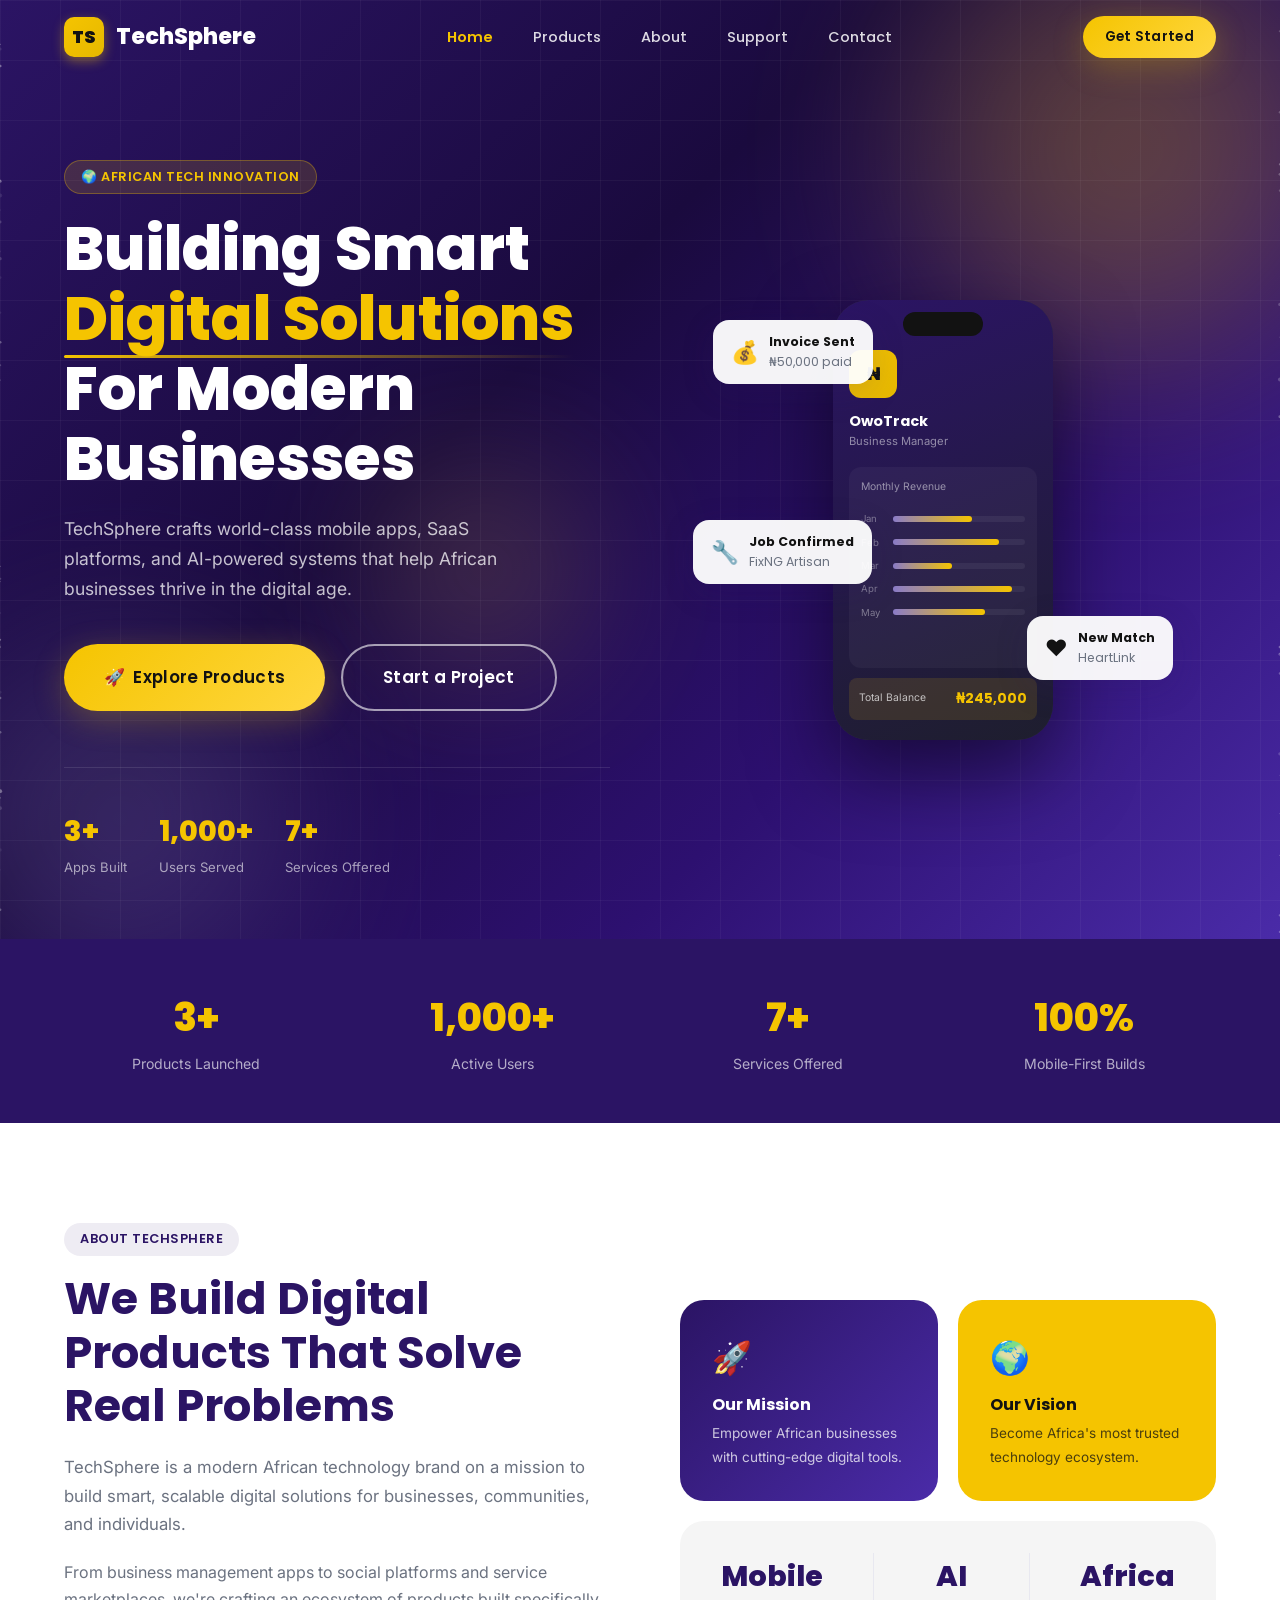
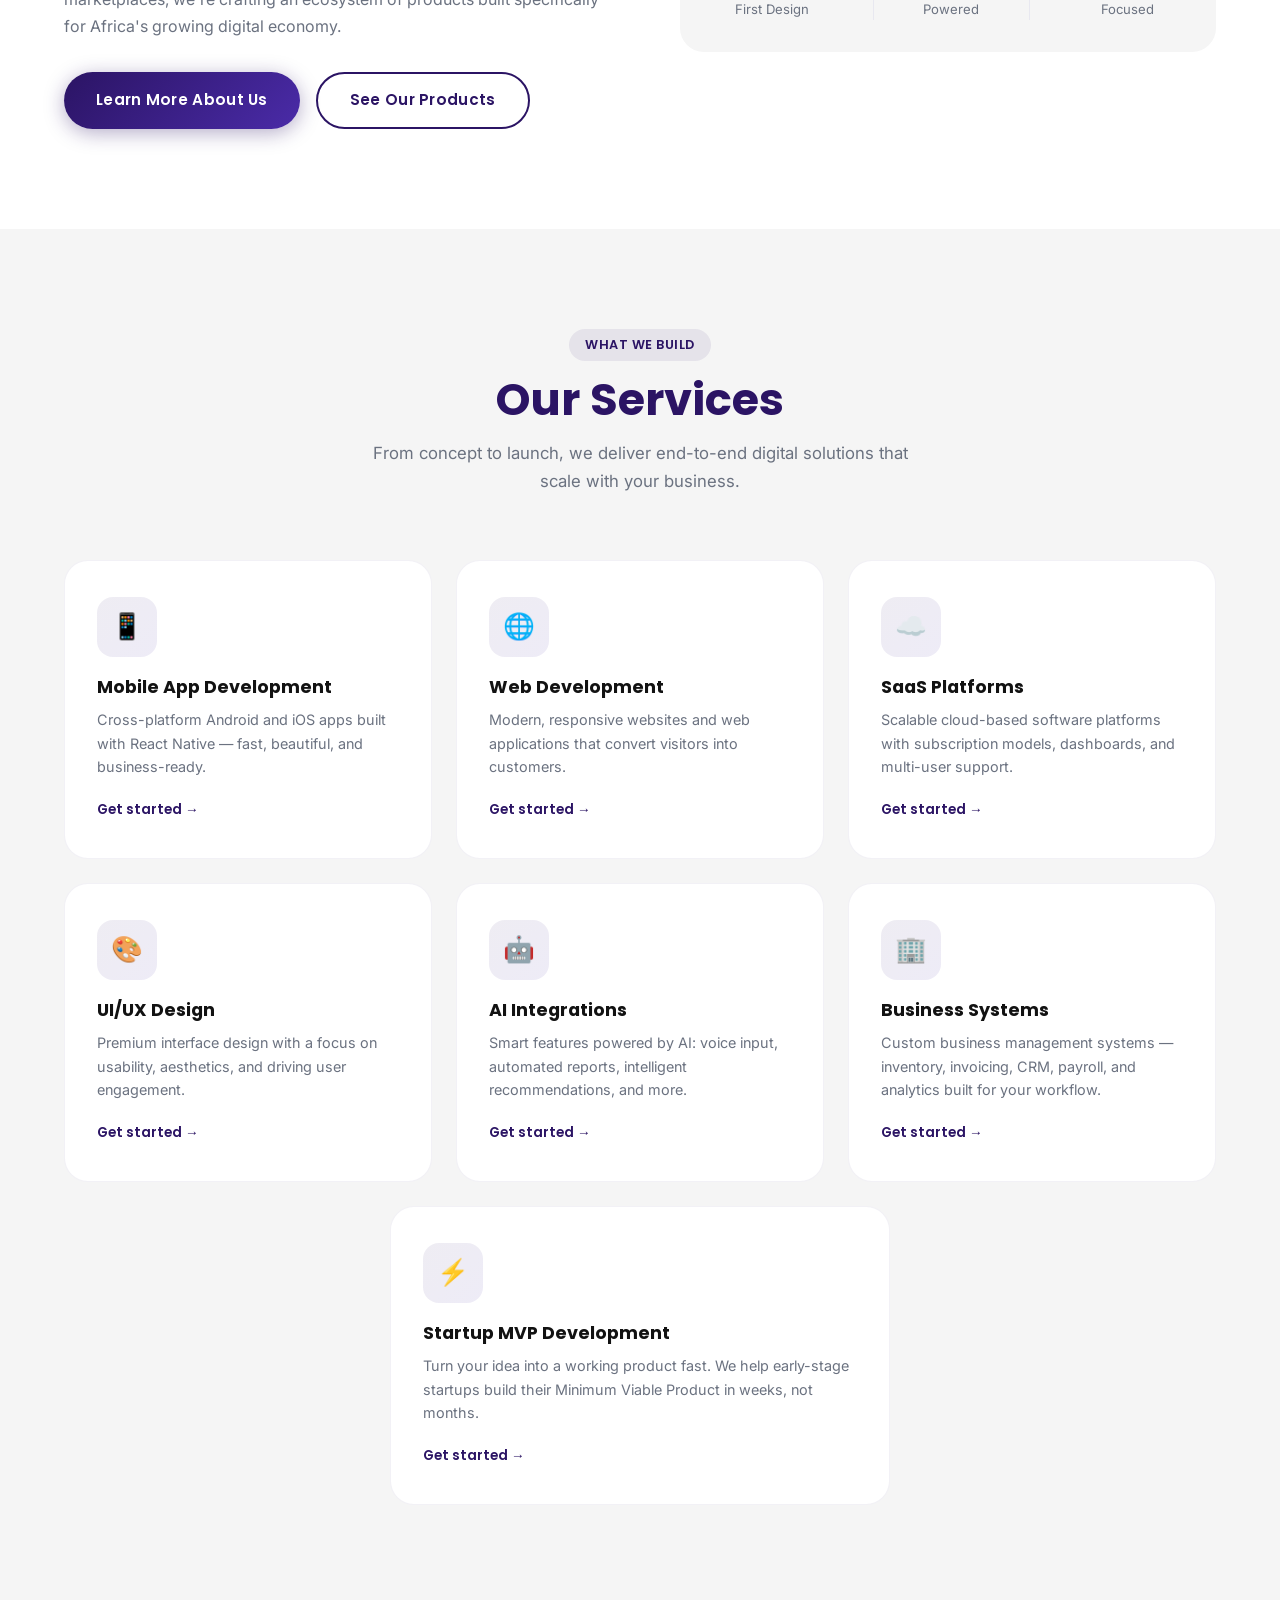
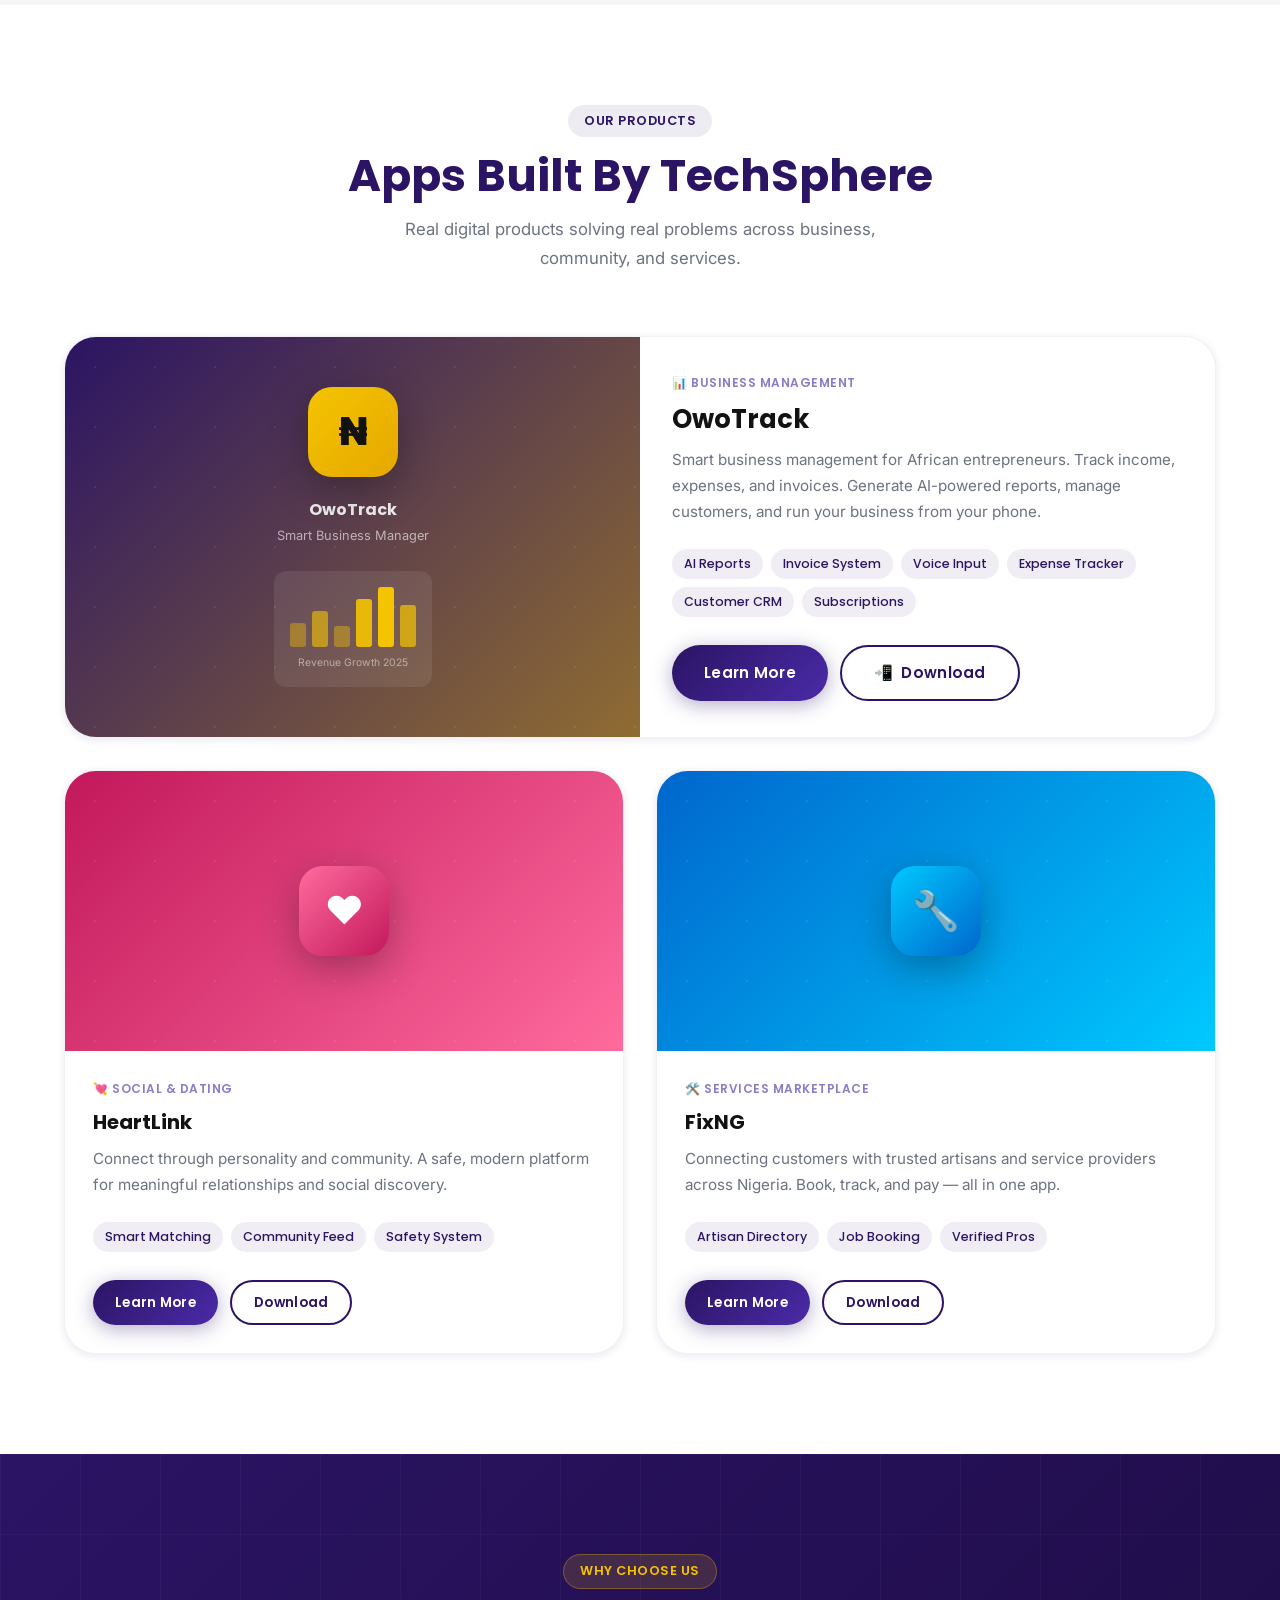
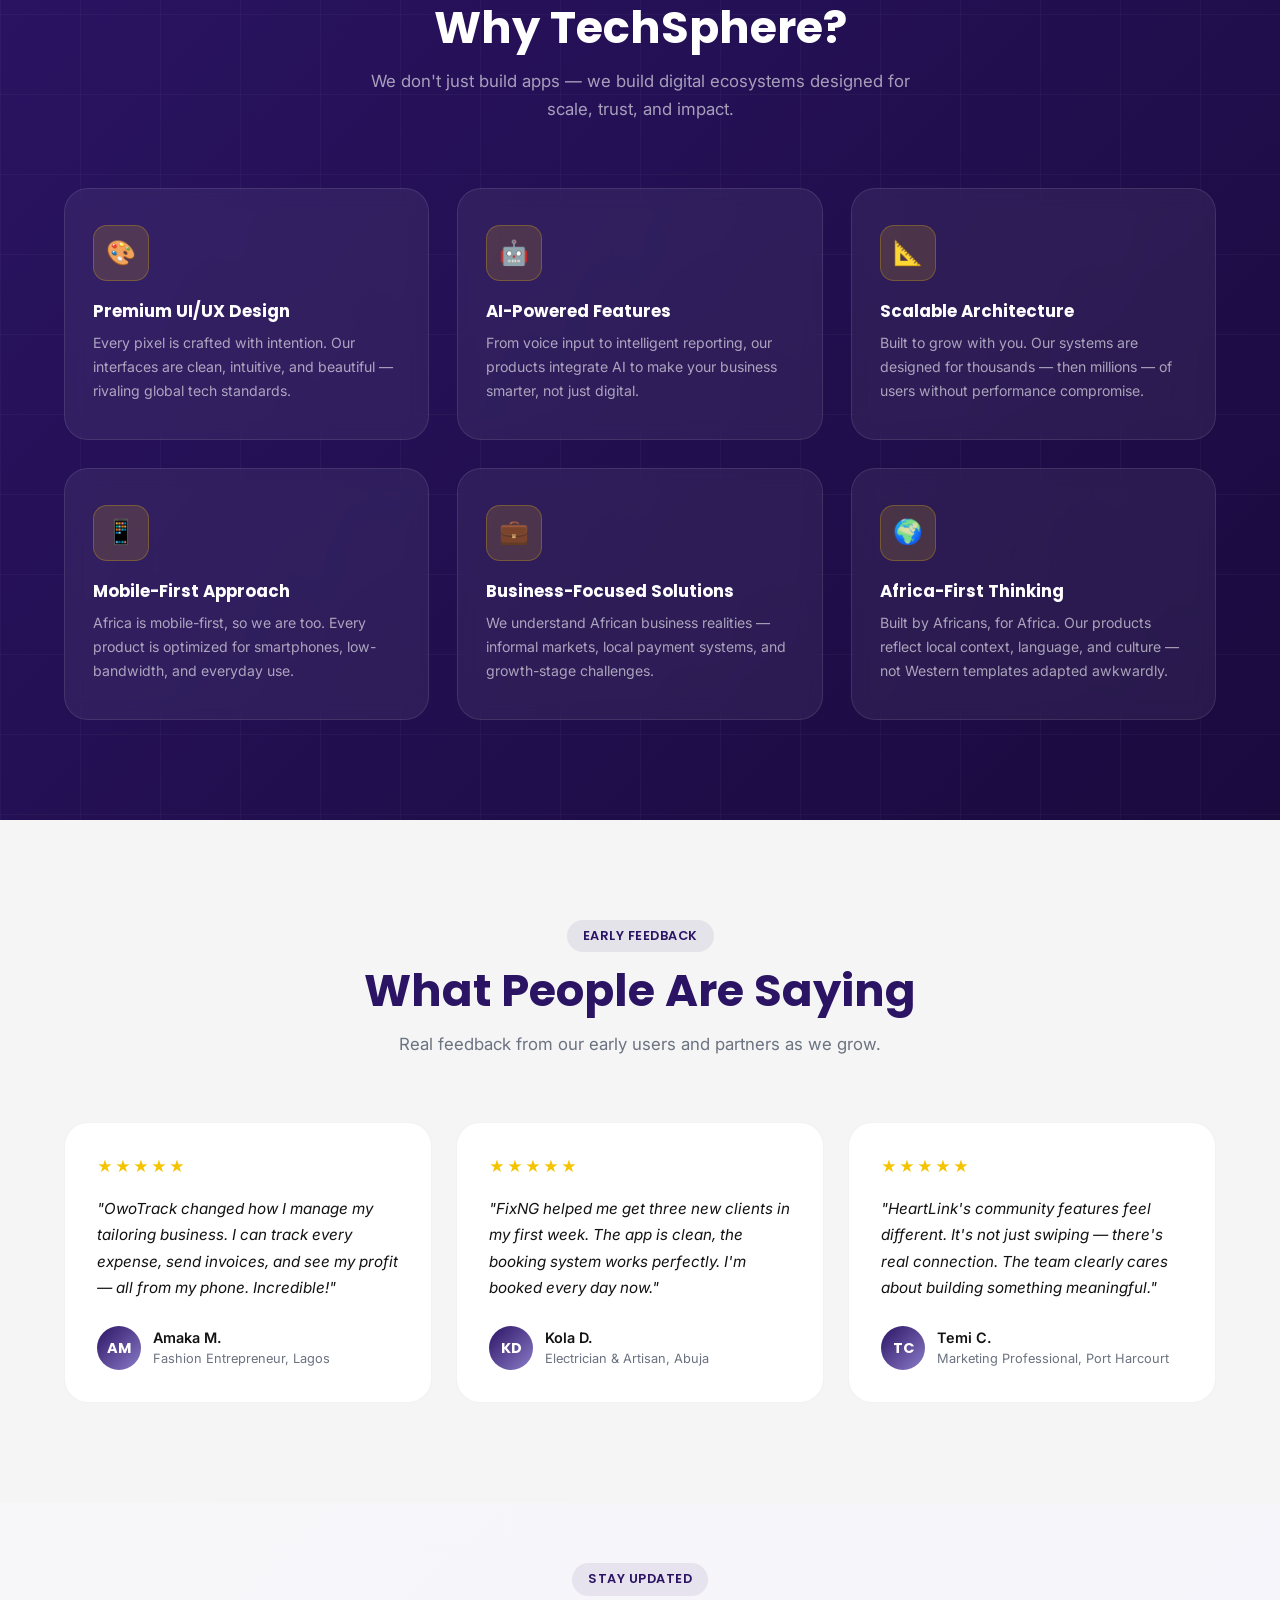
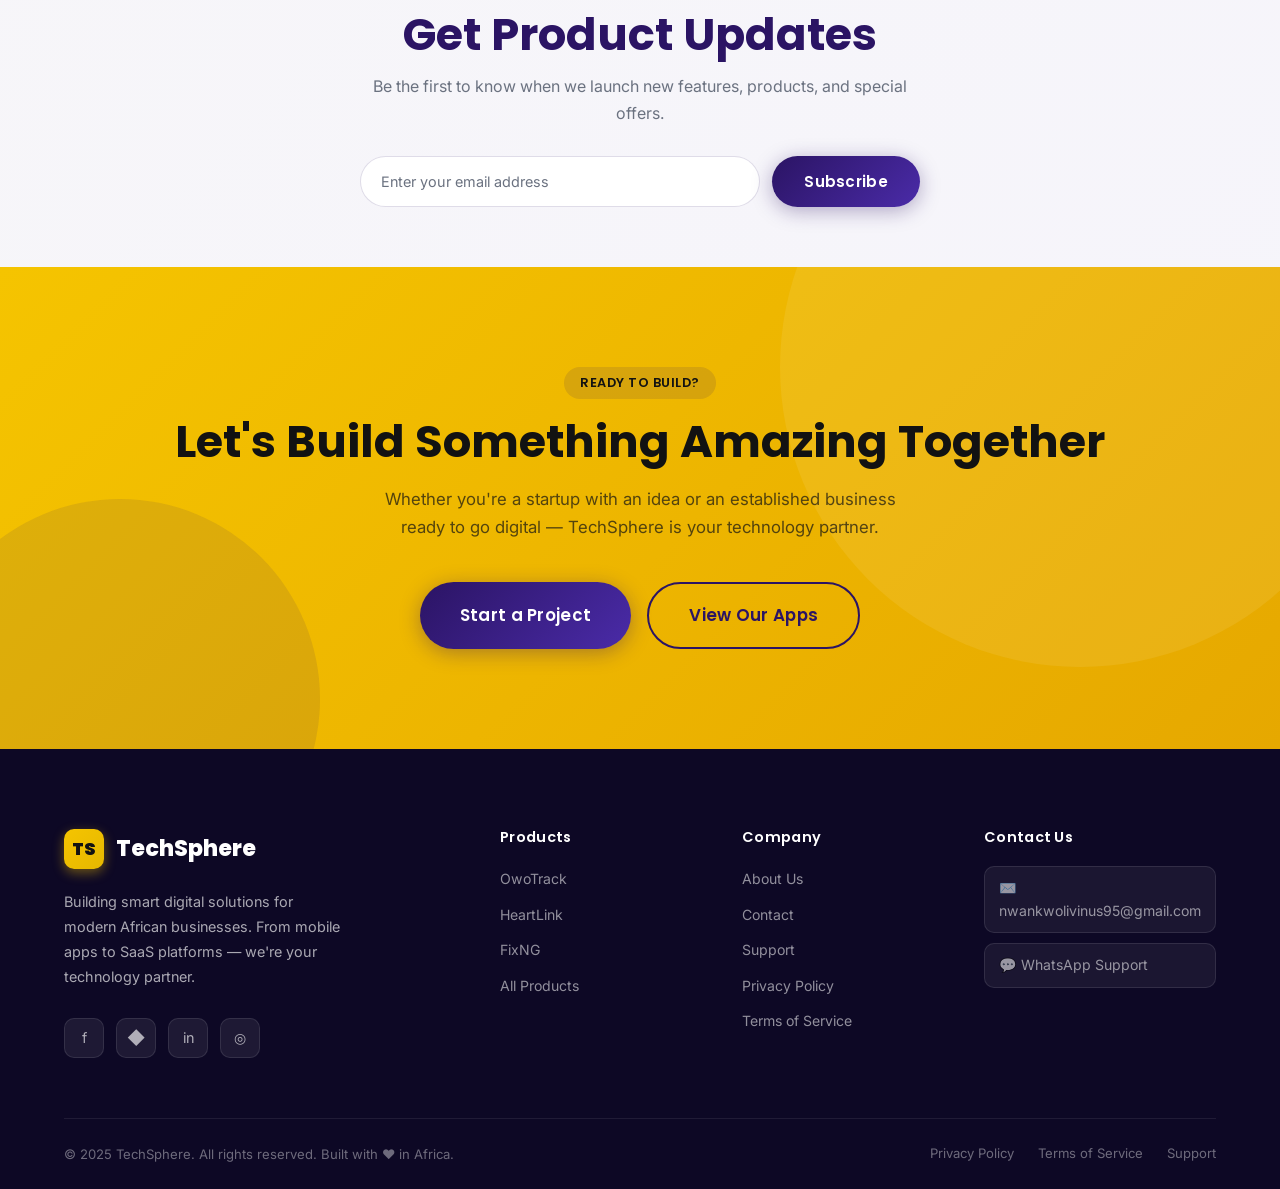
==== commit 021c05d4: "media query added" ====
--- a/index.html
+++ b/index.html
@@ -205,7 +205,7 @@
 <!-- ══════════ ABOUT SNIPPET ══════════ -->
 <section class="section-pad">
   <div class="container">
-    <div style="display:grid;grid-template-columns:1fr 1fr;gap:80px;align-items:center;">
+    <div class="rg-2" style="display:grid;grid-template-columns:1fr 1fr;gap:80px;align-items:center;">
       <div class="reveal-left">
         <span class="tag">About TechSphere</span>
         <h2 style="color:var(--purple);margin:16px 0 20px;">We Build Digital Products That Solve Real Problems</h2>
@@ -221,7 +221,7 @@
         </div>
       </div>
       <div class="reveal-right">
-        <div style="display:grid;grid-template-columns:1fr 1fr;gap:20px;">
+        <div class="rg-2" style="display:grid;grid-template-columns:1fr 1fr;gap:20px;">
           <div style="background:linear-gradient(135deg,var(--purple),var(--purple-lt));border-radius:var(--radius-lg);padding:32px;color:var(--white);">
             <div style="font-size:2rem;margin-bottom:12px;">🚀</div>
             <h3 style="font-size:1rem;margin-bottom:8px;">Our Mission</h3>
--- a/styles/main.css
+++ b/styles/main.css
@@ -985,6 +985,22 @@
 @keyframes pulse { 0%,100% { transform: scale(1); } 50% { transform: scale(1.08); } }
 
 /* ── Responsive ── */
+
+/* Large Screens (1440px+) */
+@media (min-width: 1440px) {
+  .container { max-width: 1360px; }
+  .hero-content { gap: 80px; }
+  .app-hero-grid { gap: 100px; }
+}
+
+/* Standard Laptop (max 1200px) */
+@media (max-width: 1200px) {
+  .hero-content { gap: 48px; }
+  .app-hero-grid { gap: 48px; }
+  .footer-grid { gap: 32px; }
+}
+
+/* Tablet / Small Laptop (max 1024px) */
 @media (max-width: 1024px) {
   .hero-content      { gap: 40px; }
   .footer-grid       { grid-template-columns: 1fr 1fr; gap: 36px; }
@@ -992,48 +1008,158 @@
   .why-grid          { grid-template-columns: repeat(2, 1fr); }
   .stack-grid        { grid-template-columns: repeat(4, 1fr); }
   .values-grid       { grid-template-columns: repeat(2, 1fr); }
-}
-
+  .features-grid     { grid-template-columns: repeat(2, 1fr); }
+  .app-hero-grid     { gap: 40px; }
+  .screen-item.main      { width: 170px; }
+  .screen-item.secondary { width: 135px; }
+  .rg-4 { grid-template-columns: repeat(2, 1fr) !important; }
+  .rg-5 { grid-template-columns: repeat(3, 1fr) !important; }
+}
+
+/* Tablet Portrait / Mobile (max 768px) */
 @media (max-width: 768px) {
-  .section-pad { padding: 70px 0; }
+  .section-pad     { padding: 70px 0; }
+  .section-pad-sm  { padding: 40px 0; }
+  .section-header  { margin-bottom: 44px; }
+  .container       { padding: 0 20px; }
+
   .nav-links, .nav-cta .btn:not(.btn-sm) { display: none; }
   .hamburger { display: flex; }
 
-  .hero-content { grid-template-columns: 1fr; text-align: center; padding: 60px 0 40px; }
-  .hero-visual { display: none; }
-  .hero-description { margin: 0 auto 36px; }
-  .hero-buttons { justify-content: center; }
-  .hero-stats { justify-content: center; }
-
-  .stats-grid { grid-template-columns: repeat(2, 1fr); gap: 24px; }
-  .services-grid { grid-template-columns: 1fr; }
-  .products-grid { grid-template-columns: 1fr; }
+  .hero-content      { grid-template-columns: 1fr; text-align: center; padding: 60px 0 40px; }
+  .hero-visual       { display: none; }
+  .hero-description  { margin: 0 auto 36px; }
+  .hero-buttons      { justify-content: center; }
+  .hero-stats        { justify-content: center; }
+
+  .stats-grid        { grid-template-columns: repeat(2, 1fr); gap: 24px; }
+  .services-grid     { grid-template-columns: 1fr; }
+  .products-grid     { grid-template-columns: 1fr; }
   .products-grid .product-card:first-child { grid-column: auto; }
   .product-card-inner { grid-template-columns: 1fr !important; }
-  .why-grid { grid-template-columns: 1fr; }
+  .why-grid          { grid-template-columns: 1fr; }
   .testimonials-grid { grid-template-columns: 1fr; }
-  .pricing-grid { grid-template-columns: 1fr; }
-  .features-grid { grid-template-columns: 1fr; }
-  .contact-grid { grid-template-columns: 1fr; }
-  .form-row { grid-template-columns: 1fr; }
-  .mission-grid { grid-template-columns: 1fr; }
-  .app-hero-grid { grid-template-columns: 1fr; text-align: center; }
+  .pricing-grid      { grid-template-columns: 1fr; }
+  .features-grid     { grid-template-columns: 1fr; }
+  .contact-grid      { grid-template-columns: 1fr; }
+  .form-row          { grid-template-columns: 1fr; }
+  .mission-grid      { grid-template-columns: 1fr; }
+  .app-hero-grid     { grid-template-columns: 1fr; text-align: center; }
   .app-hero-text .download-group { justify-content: center; }
-  .app-meta { justify-content: center; }
-  .footer-grid { grid-template-columns: 1fr; }
-  .footer-bottom { flex-direction: column; text-align: center; }
-  .policy-content { padding: 32px 24px; }
-  .stack-grid { grid-template-columns: repeat(3, 1fr); }
-  .values-grid { grid-template-columns: 1fr 1fr; }
-  .support-grid { grid-template-columns: 1fr; }
-  .newsletter-form { flex-direction: column; }
+  .app-meta          { justify-content: center; flex-wrap: wrap; }
+  .footer-grid       { grid-template-columns: 1fr; }
+  .footer-bottom     { flex-direction: column; text-align: center; }
+  .policy-content    { padding: 32px 24px; }
+  .stack-grid        { grid-template-columns: repeat(3, 1fr); }
+  .values-grid       { grid-template-columns: 1fr 1fr; }
+  .support-grid      { grid-template-columns: 1fr; }
+  .newsletter-form   { flex-direction: column; }
   .pricing-card.popular { transform: none; }
-}
-
+  .product-actions   { flex-direction: column; align-items: flex-start; }
+  .page-hero         { padding: 100px 0 60px; }
+  .app-hero          { padding: 100px 0 60px; }
+
+  .screen-item.secondary { display: none; }
+  .screen-item.main      { width: 200px; }
+  .app-screens           { gap: 0; }
+
+  .rg-2 { grid-template-columns: 1fr !important; }
+  .rg-3 { grid-template-columns: 1fr !important; }
+  .rg-4 { grid-template-columns: repeat(2, 1fr) !important; }
+  .rg-5 { grid-template-columns: repeat(2, 1fr) !important; }
+}
+
+/* Large Phones (max 600px) */
+@media (max-width: 600px) {
+  .section-pad     { padding: 56px 0; }
+  .section-pad-sm  { padding: 36px 0; }
+  .section-header  { margin-bottom: 36px; }
+  .section-header p { font-size: .95rem; }
+
+  .btn    { padding: 12px 24px; font-size: .9rem; }
+  .btn-lg { padding: 14px 28px; font-size: .92rem; }
+  .btn-sm { padding: 8px 18px; font-size: .82rem; }
+
+  .page-hero   { padding: 90px 0 50px; }
+  .page-hero p { font-size: 1rem; }
+  .app-hero    { padding: 90px 0 50px; }
+  .app-hero-text .hero-desc { font-size: 1rem; }
+
+  .cta-section   { padding: 70px 0; }
+  .cta-section p { font-size: 1rem; }
+
+  .footer        { padding: 60px 0 0; }
+  .contact-form  { padding: 32px 24px; }
+  .plan-amount   { font-size: 2.4rem; }
+}
+
+/* Standard Mobile (max 480px) */
 @media (max-width: 480px) {
-  .stats-grid { grid-template-columns: 1fr 1fr; }
-  .hero-stats { gap: 20px; flex-wrap: wrap; }
+  .container   { padding: 0 16px; }
+  .section-pad { padding: 48px 0; }
+
+  .stats-grid  { grid-template-columns: 1fr 1fr; }
+  .hero-stats  { gap: 20px; flex-wrap: wrap; }
   .hero-buttons { flex-direction: column; align-items: center; }
   .product-actions { flex-direction: column; }
   .cta-buttons { flex-direction: column; align-items: center; }
-}
+
+  .stack-grid   { grid-template-columns: repeat(2, 1fr); }
+  .values-grid  { grid-template-columns: 1fr; }
+
+  .policy-content { padding: 24px 16px; }
+  .contact-form   { padding: 24px 16px; }
+  .pricing-card   { padding: 28px 20px; }
+  .pricing-card.popular { transform: none; }
+  .plan-amount    { font-size: 2.2rem; }
+
+  .breadcrumb   { font-size: .78rem; }
+  .store-btn    { padding: 10px 18px; }
+  .page-hero    { padding: 80px 0 44px; }
+  .app-hero     { padding: 80px 0 44px; }
+
+  .faq-question      { padding: 16px 18px; font-size: .9rem; }
+  .faq-answer-inner  { padding: 0 18px 16px; font-size: .88rem; }
+
+  .testimonial-card  { padding: 24px 20px; }
+  .footer-grid       { gap: 32px; }
+  .newsletter-form .btn { width: 100%; justify-content: center; }
+
+  .rg-4, .rg-5 { grid-template-columns: 1fr !important; }
+}
+
+/* Small Phones (max 360px) */
+@media (max-width: 360px) {
+  .container   { padding: 0 12px; }
+  .section-pad { padding: 40px 0; }
+
+  .logo      { font-size: .92rem; }
+  .logo-mark { width: 32px; height: 32px; font-size: .8rem; }
+
+  .btn    { padding: 11px 18px; font-size: .85rem; }
+  .btn-lg { padding: 13px 22px; font-size: .88rem; }
+
+  .stats-grid  { grid-template-columns: 1fr; gap: 16px; }
+  .app-meta    { flex-direction: column; gap: 12px; padding-top: 20px; }
+  .app-meta-item .meta-number { font-size: 1.2rem; }
+
+  .contact-form   { padding: 20px 12px; }
+  .policy-content { padding: 20px 12px; }
+  .pricing-card   { padding: 24px 16px; }
+  .plan-amount    { font-size: 2rem; }
+
+  .faq-question  { padding: 14px; }
+  .feature-card  { padding: 24px 20px; }
+  .service-card  { padding: 28px 20px; }
+  .footer        { padding: 48px 0 0; }
+  .footer-grid   { gap: 24px; }
+}
+
+/* Phone Landscape */
+@media (orientation: landscape) and (max-height: 500px) {
+  .hero-content  { padding: 40px 0 24px; }
+  .page-hero     { padding: 80px 0 40px; }
+  .app-hero      { padding: 80px 0 40px; }
+  .hero-visual   { display: none; }
+  .section-pad   { padding: 48px 0; }
+}
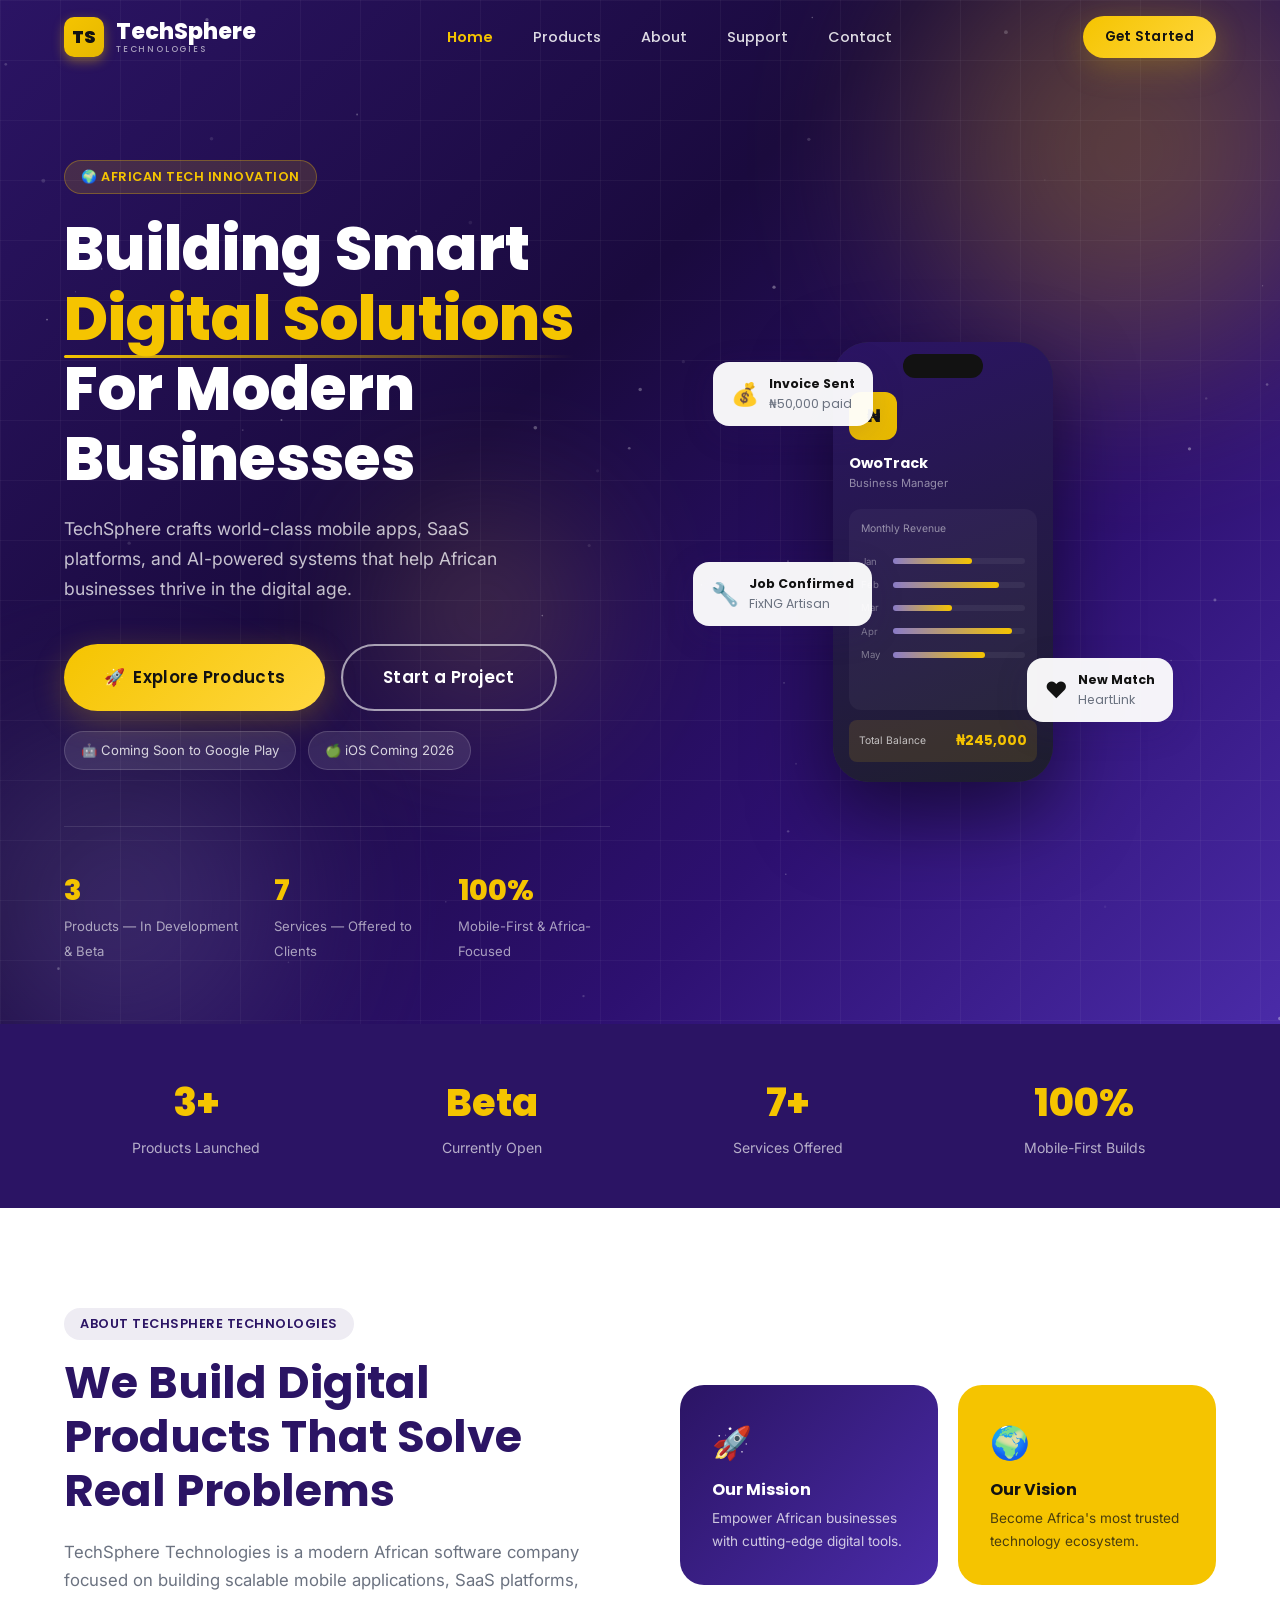
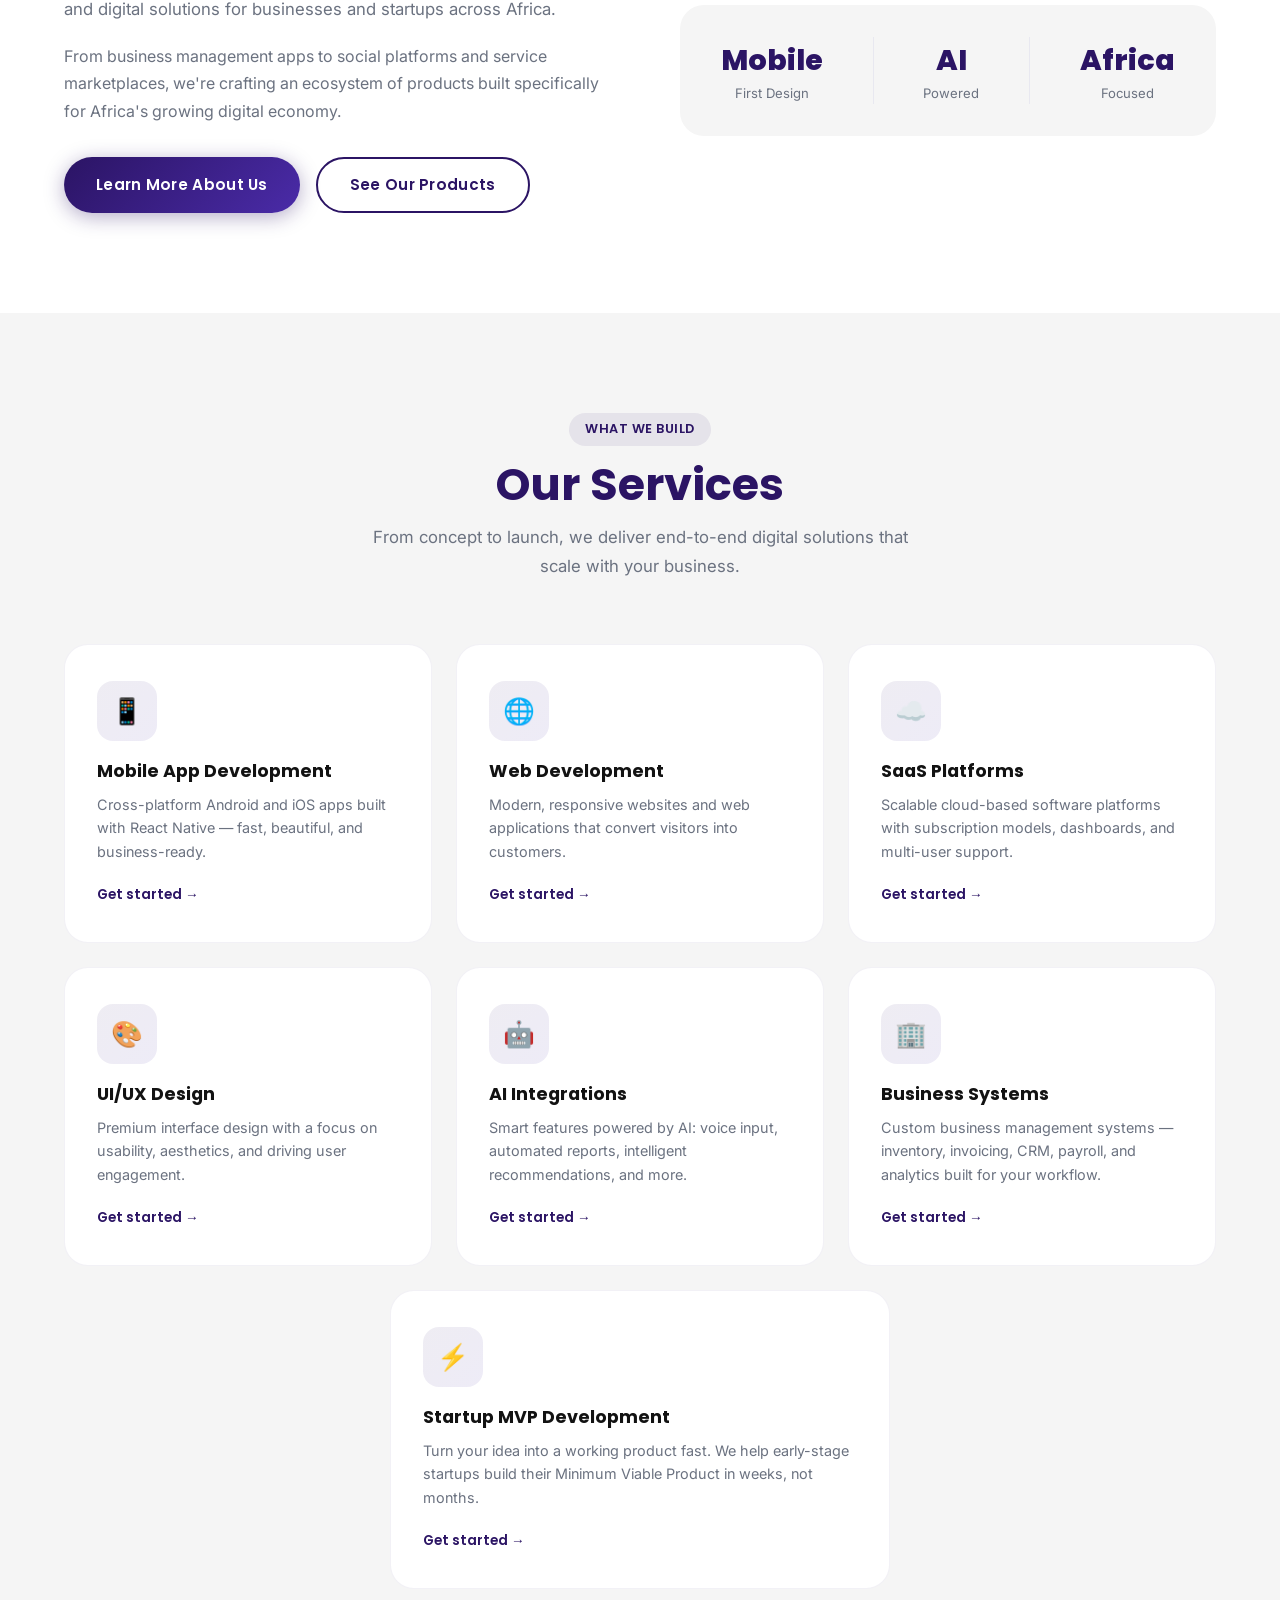
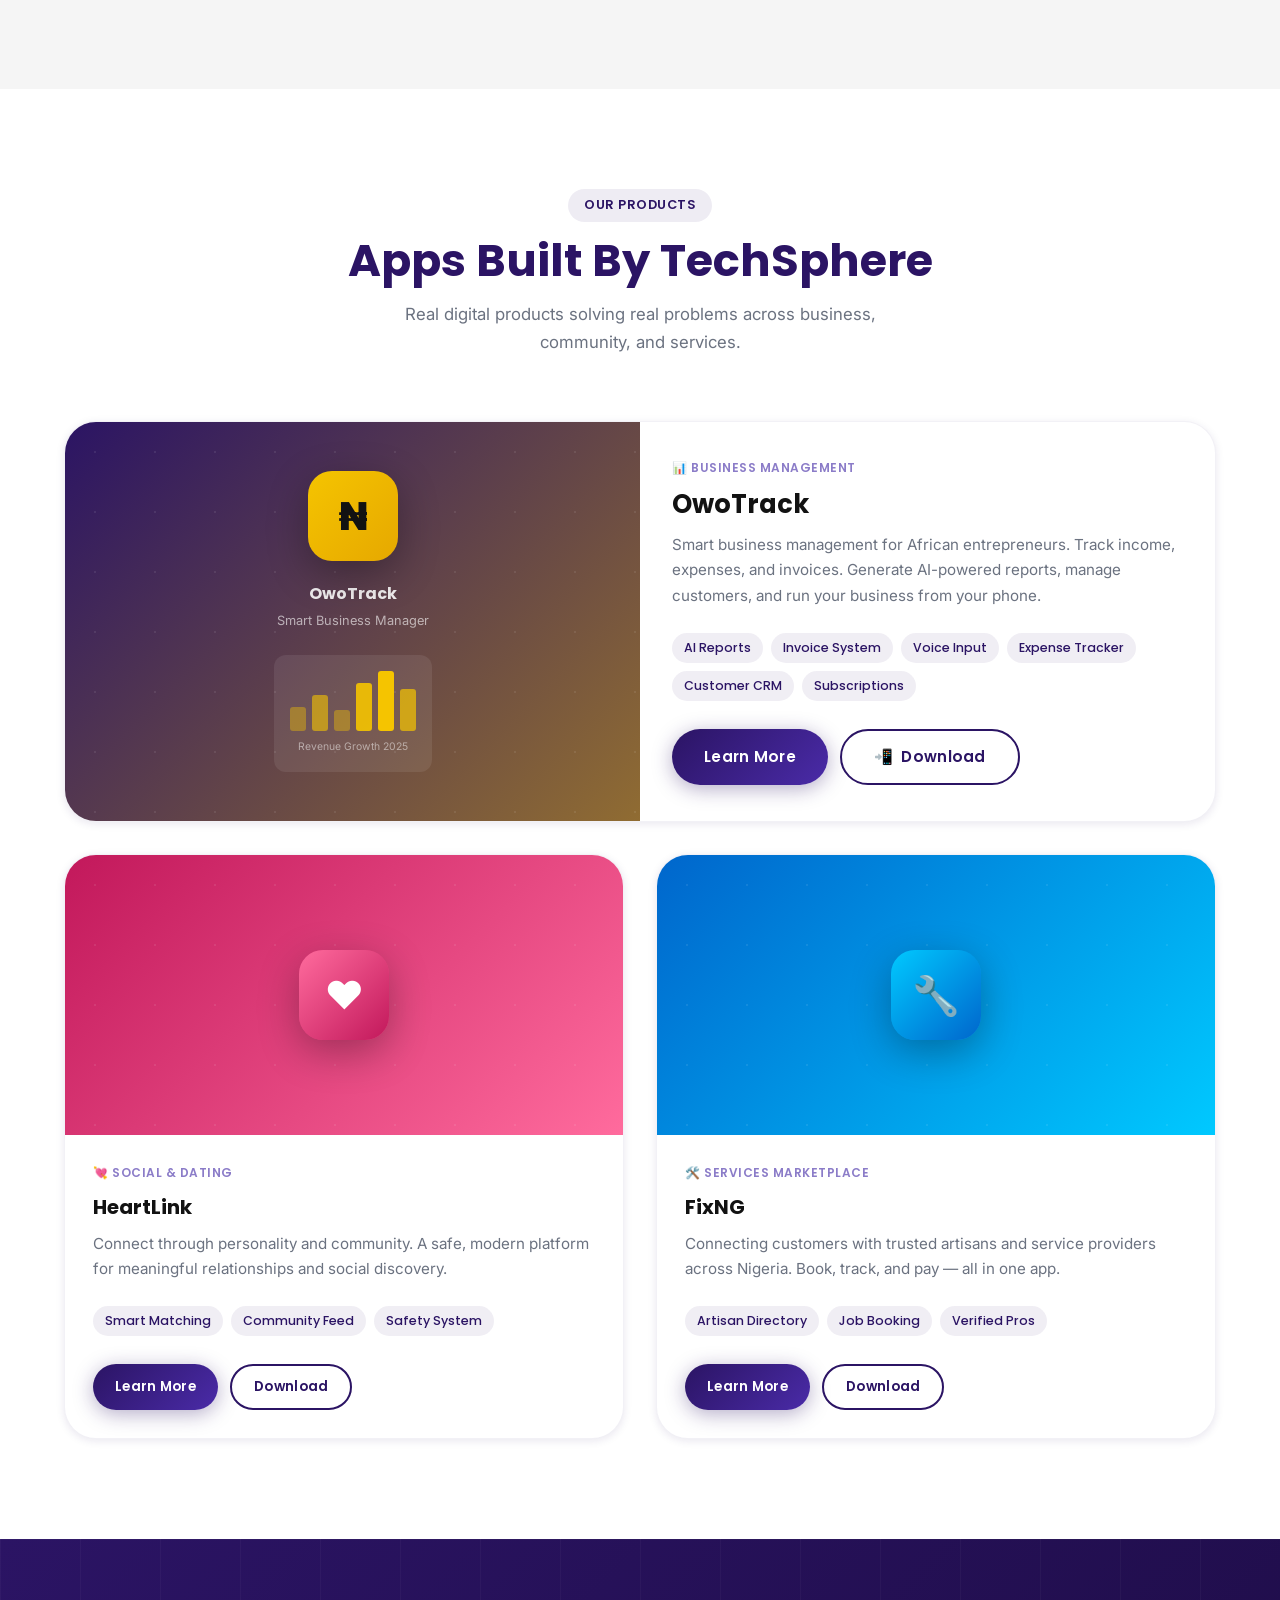
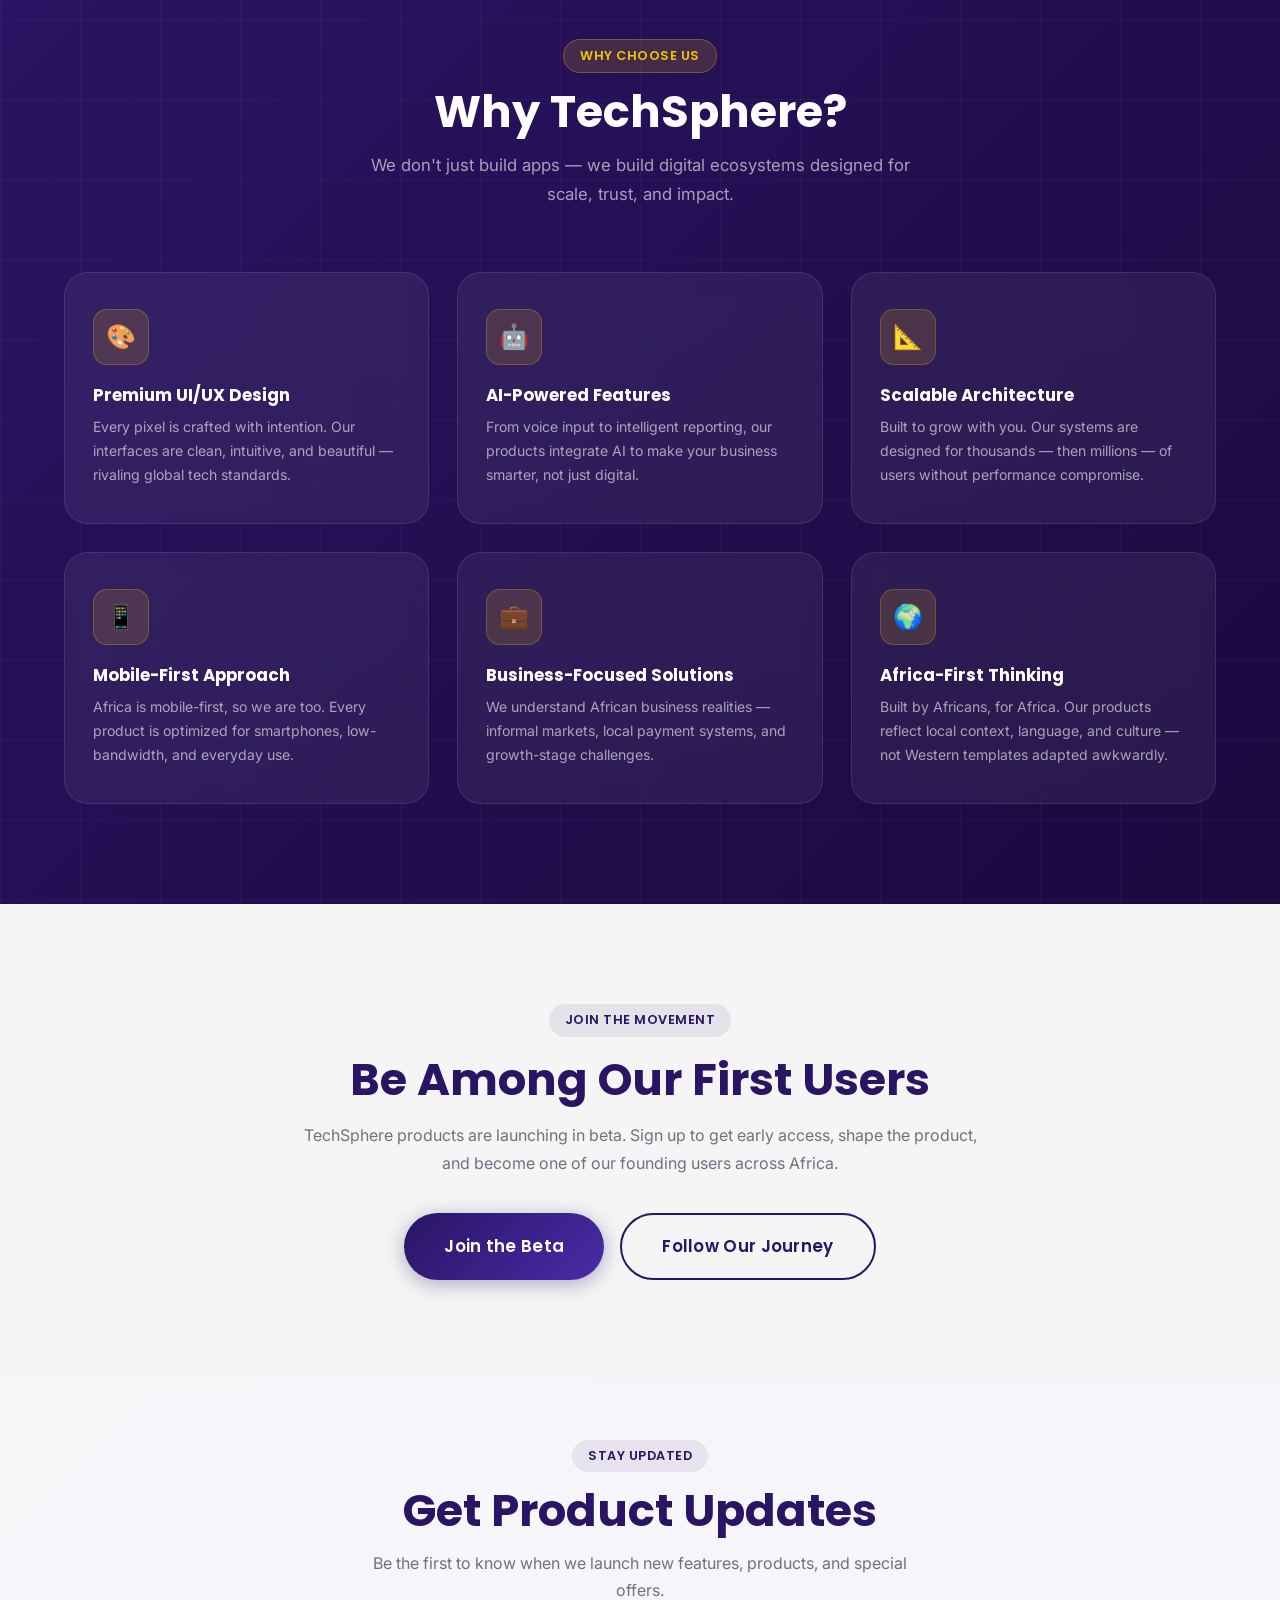
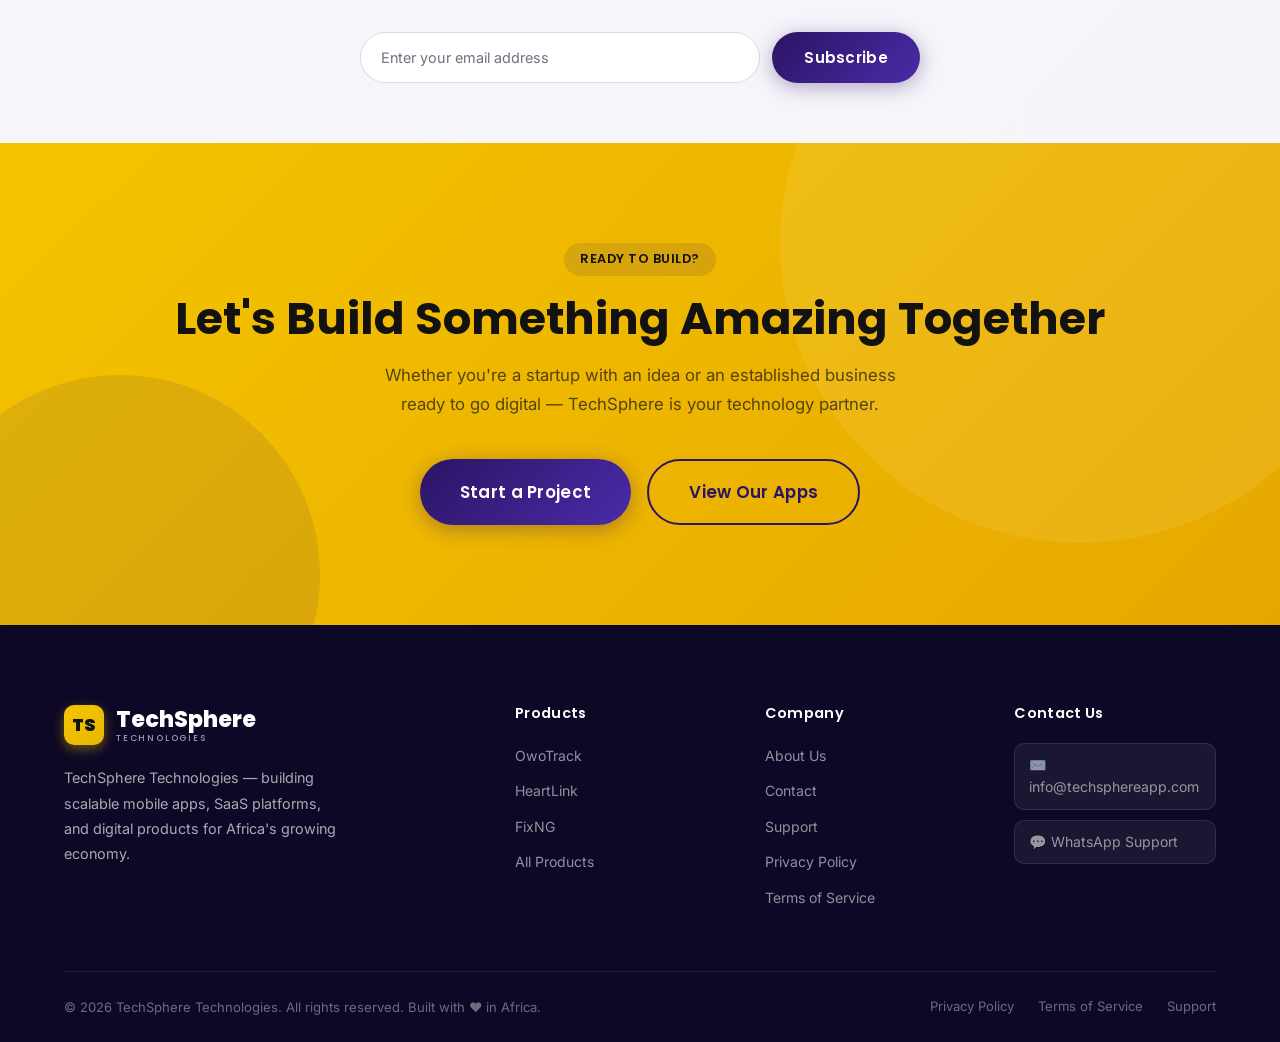
==== commit 45443804: "mail system integrated with zoho and claudflare" ====
--- a/index.html
+++ b/index.html
@@ -3,21 +3,22 @@
 <head>
   <meta charset="UTF-8" />
   <meta name="viewport" content="width=device-width, initial-scale=1.0" />
-  <title>TechSphere — Building Smart Digital Solutions For Modern Businesses</title>
-  <meta name="description" content="TechSphere is a modern African technology company building mobile apps, SaaS products, business management systems, and AI-powered digital platforms." />
-  <meta name="keywords" content="TechSphere, African tech startup, mobile apps, SaaS, OwoTrack, HeartLink, FixNG, software development Nigeria" />
+  <title>TechSphere Technologies — Building Smart Digital Solutions For Africa</title>
+  <meta name="description" content="TechSphere Technologies is a modern African software company building mobile apps, SaaS products, and AI-powered digital platforms for businesses across Africa." />
+  <meta name="keywords" content="TechSphere Technologies, African tech startup, mobile apps, SaaS, OwoTrack, HeartLink, FixNG, software development Nigeria" />
 
   <!-- Open Graph -->
-  <meta property="og:title" content="TechSphere — Smart Digital Solutions" />
-  <meta property="og:description" content="Building smart digital products for Africa and beyond. Mobile apps, SaaS, AI-powered systems." />
+  <meta property="og:title" content="TechSphere Technologies — Smart Digital Solutions" />
+  <meta property="og:description" content="Building scalable digital products for Africa and beyond. Mobile apps, SaaS, AI-powered systems." />
   <meta property="og:type" content="website" />
   <meta property="og:url" content="https://techsphereapp.com" />
-  <meta property="og:image" content="images/og-image.png" />
+  <meta property="og:image" content="https://techsphereapp.com/images/og-image.png" />
 
   <!-- Twitter Card -->
   <meta name="twitter:card" content="summary_large_image" />
-  <meta name="twitter:title" content="TechSphere — Smart Digital Solutions" />
-  <meta name="twitter:description" content="Building smart digital products for Africa and beyond." />
+  <meta name="twitter:title" content="TechSphere Technologies — Smart Digital Solutions" />
+  <meta name="twitter:description" content="Building scalable digital products for Africa and beyond." />
+  <meta name="twitter:image" content="https://techsphereapp.com/images/og-image.png" />
 
   <!-- Favicon -->
   <link rel="icon" type="image/svg+xml" href="images/favicon.svg" />
@@ -43,7 +44,7 @@
   <div class="container navbar-inner">
     <a href="index.html" class="logo">
       <div class="logo-mark">TS</div>
-      TechSphere
+      <div class="logo-text-group"><span class="logo-wordmark">TechSphere</span><span class="logo-tagline">Technologies</span></div>
     </a>
 
     <ul class="nav-links">
@@ -107,18 +108,23 @@
           </a>
         </div>
 
+        <div style="display:flex;gap:12px;margin-top:20px;flex-wrap:wrap;">
+          <span style="display:inline-flex;align-items:center;gap:8px;background:rgba(255,255,255,.1);border:1px solid rgba(255,255,255,.15);border-radius:50px;padding:8px 16px;font-size:.82rem;color:rgba(255,255,255,.8);">🤖 Coming Soon to Google Play</span>
+          <span style="display:inline-flex;align-items:center;gap:8px;background:rgba(255,255,255,.1);border:1px solid rgba(255,255,255,.15);border-radius:50px;padding:8px 16px;font-size:.82rem;color:rgba(255,255,255,.8);">🍏 iOS Coming 2026</span>
+        </div>
+
         <div class="hero-stats">
           <div class="hero-stat-item">
-            <span class="hero-stat-number" data-counter data-target="3" data-suffix="+">3+</span>
-            <span class="hero-stat-label">Apps Built</span>
+            <span class="hero-stat-number" data-counter data-target="3">3</span>
+            <span class="hero-stat-label">Products — In Development &amp; Beta</span>
           </div>
           <div class="hero-stat-item">
-            <span class="hero-stat-number" data-counter data-target="1000" data-suffix="+">1000+</span>
-            <span class="hero-stat-label">Users Served</span>
+            <span class="hero-stat-number" data-counter data-target="7">7</span>
+            <span class="hero-stat-label">Services — Offered to Clients</span>
           </div>
           <div class="hero-stat-item">
-            <span class="hero-stat-number" data-counter data-target="7" data-suffix="+">7+</span>
-            <span class="hero-stat-label">Services Offered</span>
+            <span class="hero-stat-number" data-counter data-target="100" data-suffix="%">100%</span>
+            <span class="hero-stat-label">Mobile-First &amp; Africa-Focused</span>
           </div>
         </div>
       </div>
@@ -187,8 +193,8 @@
         <div class="stat-label">Products Launched</div>
       </div>
       <div class="stat-item reveal delay-2">
-        <span class="stat-number" data-counter data-target="1000" data-suffix="+">1,000+</span>
-        <div class="stat-label">Active Users</div>
+        <span class="stat-number">Beta</span>
+        <div class="stat-label">Currently Open</div>
       </div>
       <div class="stat-item reveal delay-3">
         <span class="stat-number" data-counter data-target="7" data-suffix="+">7+</span>
@@ -207,10 +213,10 @@
   <div class="container">
     <div class="rg-2" style="display:grid;grid-template-columns:1fr 1fr;gap:80px;align-items:center;">
       <div class="reveal-left">
-        <span class="tag">About TechSphere</span>
+        <span class="tag">About TechSphere Technologies</span>
         <h2 style="color:var(--purple);margin:16px 0 20px;">We Build Digital Products That Solve Real Problems</h2>
         <p style="color:var(--text-muted);margin-bottom:20px;font-size:1.05rem;">
-          TechSphere is a modern African technology brand on a mission to build smart, scalable digital solutions for businesses, communities, and individuals.
+          TechSphere Technologies is a modern African software company focused on building scalable mobile applications, SaaS platforms, and digital solutions for businesses and startups across Africa.
         </p>
         <p style="color:var(--text-muted);margin-bottom:32px;">
           From business management apps to social platforms and service marketplaces, we're crafting an ecosystem of products built specifically for Africa's growing digital economy.
@@ -452,47 +458,16 @@
   </div>
 </section>
 
-<!-- ══════════ TESTIMONIALS ══════════ -->
-<section class="testimonials section-pad">
-  <div class="container">
-    <div class="section-header reveal">
-      <span class="tag">Early Feedback</span>
-      <h2>What People Are Saying</h2>
-      <p>Real feedback from our early users and partners as we grow.</p>
-    </div>
-    <div class="testimonials-grid">
-      <div class="testimonial-card reveal delay-1">
-        <div class="testimonial-stars">★★★★★</div>
-        <p class="testimonial-quote">"OwoTrack changed how I manage my tailoring business. I can track every expense, send invoices, and see my profit — all from my phone. Incredible!"</p>
-        <div class="testimonial-author">
-          <div class="author-avatar">AM</div>
-          <div>
-            <div class="author-name">Amaka M.</div>
-            <div class="author-role">Fashion Entrepreneur, Lagos</div>
-          </div>
-        </div>
-      </div>
-      <div class="testimonial-card reveal delay-2">
-        <div class="testimonial-stars">★★★★★</div>
-        <p class="testimonial-quote">"FixNG helped me get three new clients in my first week. The app is clean, the booking system works perfectly. I'm booked every day now."</p>
-        <div class="testimonial-author">
-          <div class="author-avatar">KD</div>
-          <div>
-            <div class="author-name">Kola D.</div>
-            <div class="author-role">Electrician & Artisan, Abuja</div>
-          </div>
-        </div>
-      </div>
-      <div class="testimonial-card reveal delay-3">
-        <div class="testimonial-stars">★★★★★</div>
-        <p class="testimonial-quote">"HeartLink's community features feel different. It's not just swiping — there's real connection. The team clearly cares about building something meaningful."</p>
-        <div class="testimonial-author">
-          <div class="author-avatar">TC</div>
-          <div>
-            <div class="author-name">Temi C.</div>
-            <div class="author-role">Marketing Professional, Port Harcourt</div>
-          </div>
-        </div>
+<!-- ══════════ EARLY ACCESS ══════════ -->
+<section class="section-pad" style="background:var(--gray);">
+  <div class="container">
+    <div style="text-align:center;max-width:680px;margin:0 auto;" class="reveal">
+      <span class="tag">Join the Movement</span>
+      <h2 style="color:var(--purple);margin:16px 0;">Be Among Our First Users</h2>
+      <p style="color:var(--text-muted);margin-bottom:36px;">TechSphere products are launching in beta. Sign up to get early access, shape the product, and become one of our founding users across Africa.</p>
+      <div style="display:flex;gap:16px;justify-content:center;flex-wrap:wrap;">
+        <a href="contact.html" class="btn btn-primary btn-lg">Join the Beta</a>
+        <a href="about.html" class="btn btn-outline btn-lg">Follow Our Journey</a>
       </div>
     </div>
   </div>
@@ -535,15 +510,9 @@
       <div class="footer-brand">
         <a href="index.html" class="logo">
           <div class="logo-mark">TS</div>
-          TechSphere
+          <div class="logo-text-group"><span class="logo-wordmark">TechSphere</span><span class="logo-tagline">Technologies</span></div>
         </a>
-        <p>Building smart digital solutions for modern African businesses. From mobile apps to SaaS platforms — we're your technology partner.</p>
-        <div class="footer-social">
-          <a href="#" class="social-btn" aria-label="Facebook">f</a>
-          <a href="#" class="social-btn" aria-label="GitHub" style="font-size:1.1rem;">&#9670;</a>
-          <a href="#" class="social-btn" aria-label="LinkedIn">in</a>
-          <a href="#" class="social-btn" aria-label="Instagram">&#9678;</a>
-        </div>
+        <p>TechSphere Technologies — building scalable mobile apps, SaaS platforms, and digital products for Africa's growing economy.</p>
       </div>
 
       <div class="footer-col">
@@ -571,8 +540,8 @@
         <h4>Contact Us</h4>
         <ul>
           <li>
-            <a href="mailto:nwankwolivinus95@gmail.com" class="footer-email">
-              ✉️ nwankwolivinus95@gmail.com
+            <a href="mailto:info@techsphereapp.com" class="footer-email">
+              ✉️ info@techsphereapp.com
             </a>
           </li>
           <li>
@@ -585,7 +554,7 @@
     </div>
 
     <div class="footer-bottom">
-      <p>© 2025 TechSphere. All rights reserved. Built with ❤️ in Africa.</p>
+      <p>© 2026 TechSphere Technologies. All rights reserved. Built with ❤️ in Africa.</p>
       <div class="footer-bottom-links">
         <a href="privacy-policy.html">Privacy Policy</a>
         <a href="terms.html">Terms of Service</a>
--- a/styles/main.css
+++ b/styles/main.css
@@ -200,6 +200,14 @@
   flex-shrink: 0;
 }
 
+.logo-text-group { display: flex; flex-direction: column; line-height: 1.1; }
+.logo-wordmark { font-size: inherit; font-weight: 800; }
+.logo-tagline {
+  font-size: .55rem; font-weight: 500;
+  letter-spacing: 1.8px; text-transform: uppercase;
+  opacity: .6; margin-top: 2px;
+}
+
 .nav-links {
   display: flex; align-items: center; gap: 8px;
   list-style: none;
@@ -242,7 +250,7 @@
   transition: transform .3s ease;
 }
 .mobile-menu.open { transform: translateX(0); display: block; }
-.mobile-menu .nav-links { flex-direction: column; align-items: flex-start; gap: 0; }
+.mobile-menu .nav-links { display: flex; flex-direction: column; align-items: flex-start; gap: 0; }
 .mobile-menu .nav-links a { color: var(--dark); width: 100%; padding: 14px 8px; font-size: 1.05rem; border-bottom: 1px solid var(--gray-2); }
 .mobile-menu .nav-links a:hover { color: var(--purple); background: transparent; }
 .mobile-menu .nav-cta { margin-top: 24px; flex-direction: column; width: 100%; }
@@ -1023,7 +1031,7 @@
   .section-header  { margin-bottom: 44px; }
   .container       { padding: 0 20px; }
 
-  .nav-links, .nav-cta .btn:not(.btn-sm) { display: none; }
+  .navbar .nav-links, .nav-cta .btn:not(.btn-sm) { display: none; }
   .hamburger { display: flex; }
 
   .hero-content      { grid-template-columns: 1fr; text-align: center; padding: 60px 0 40px; }
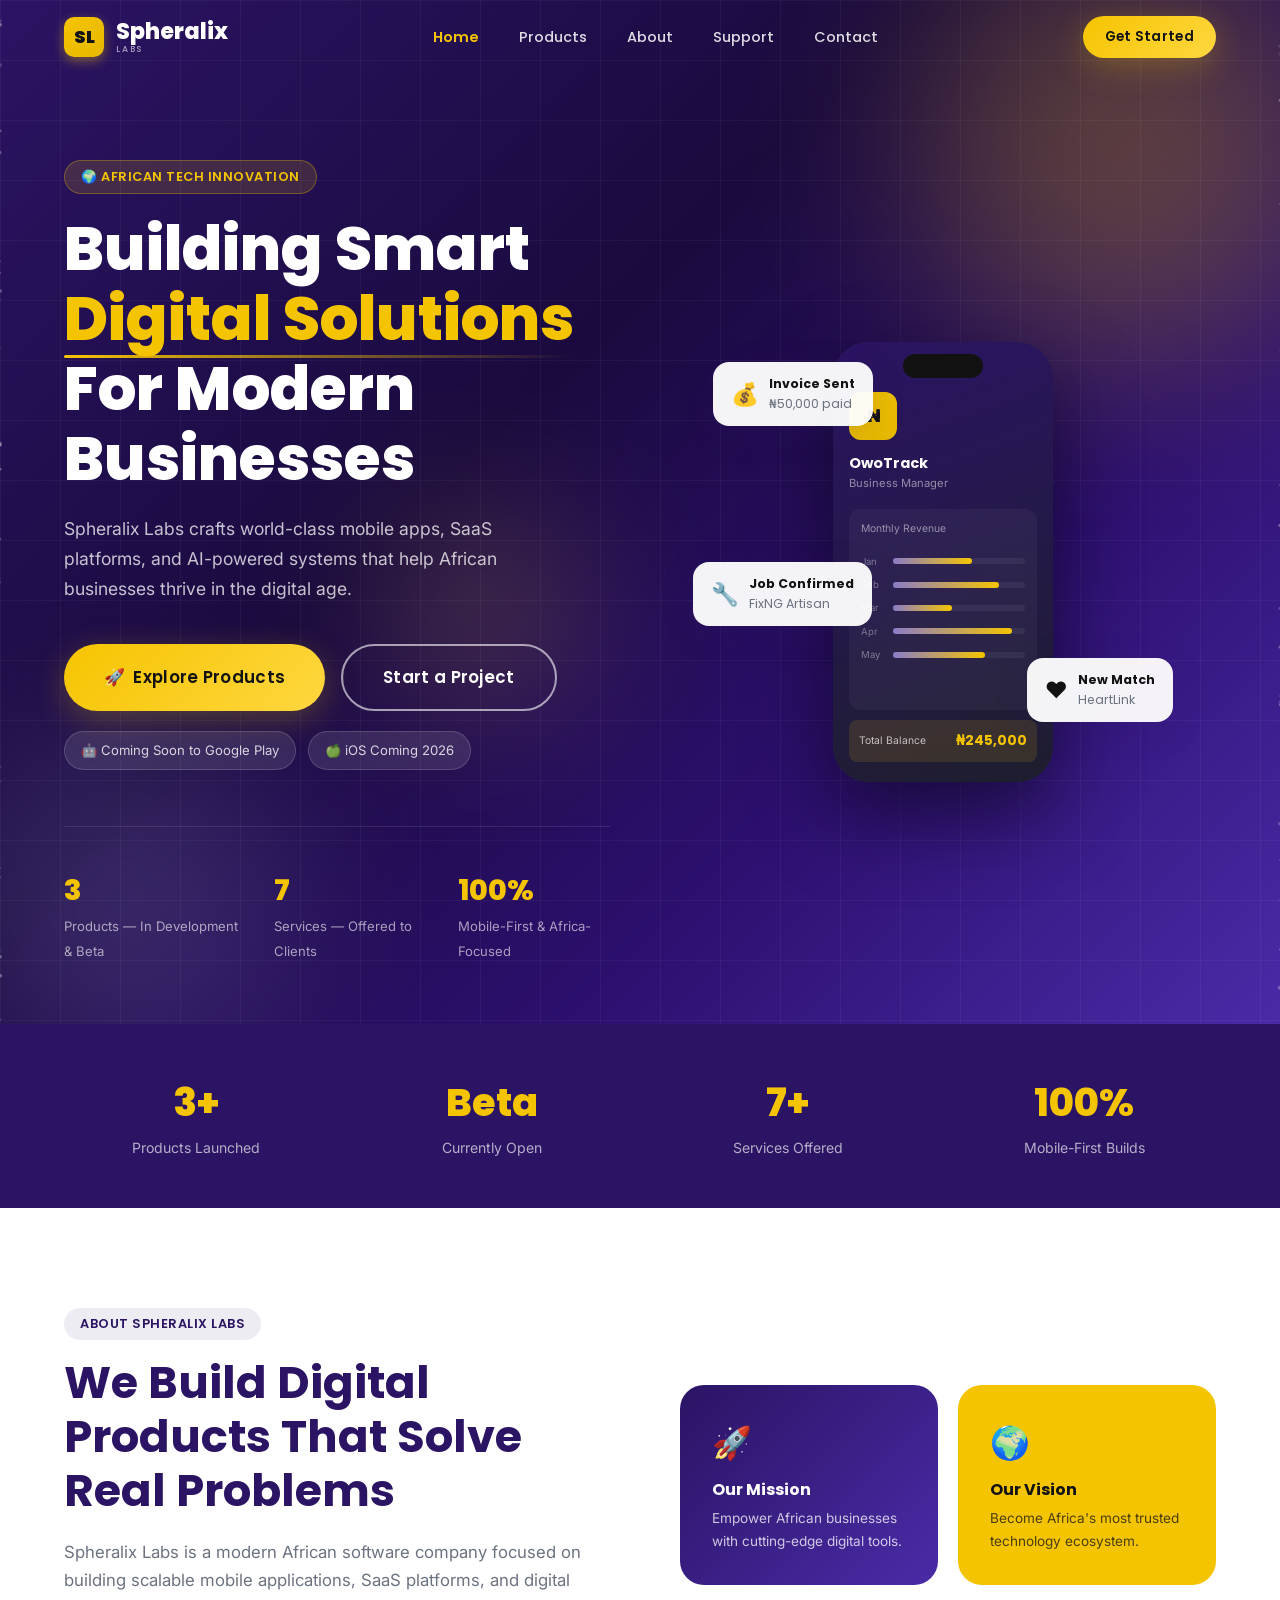
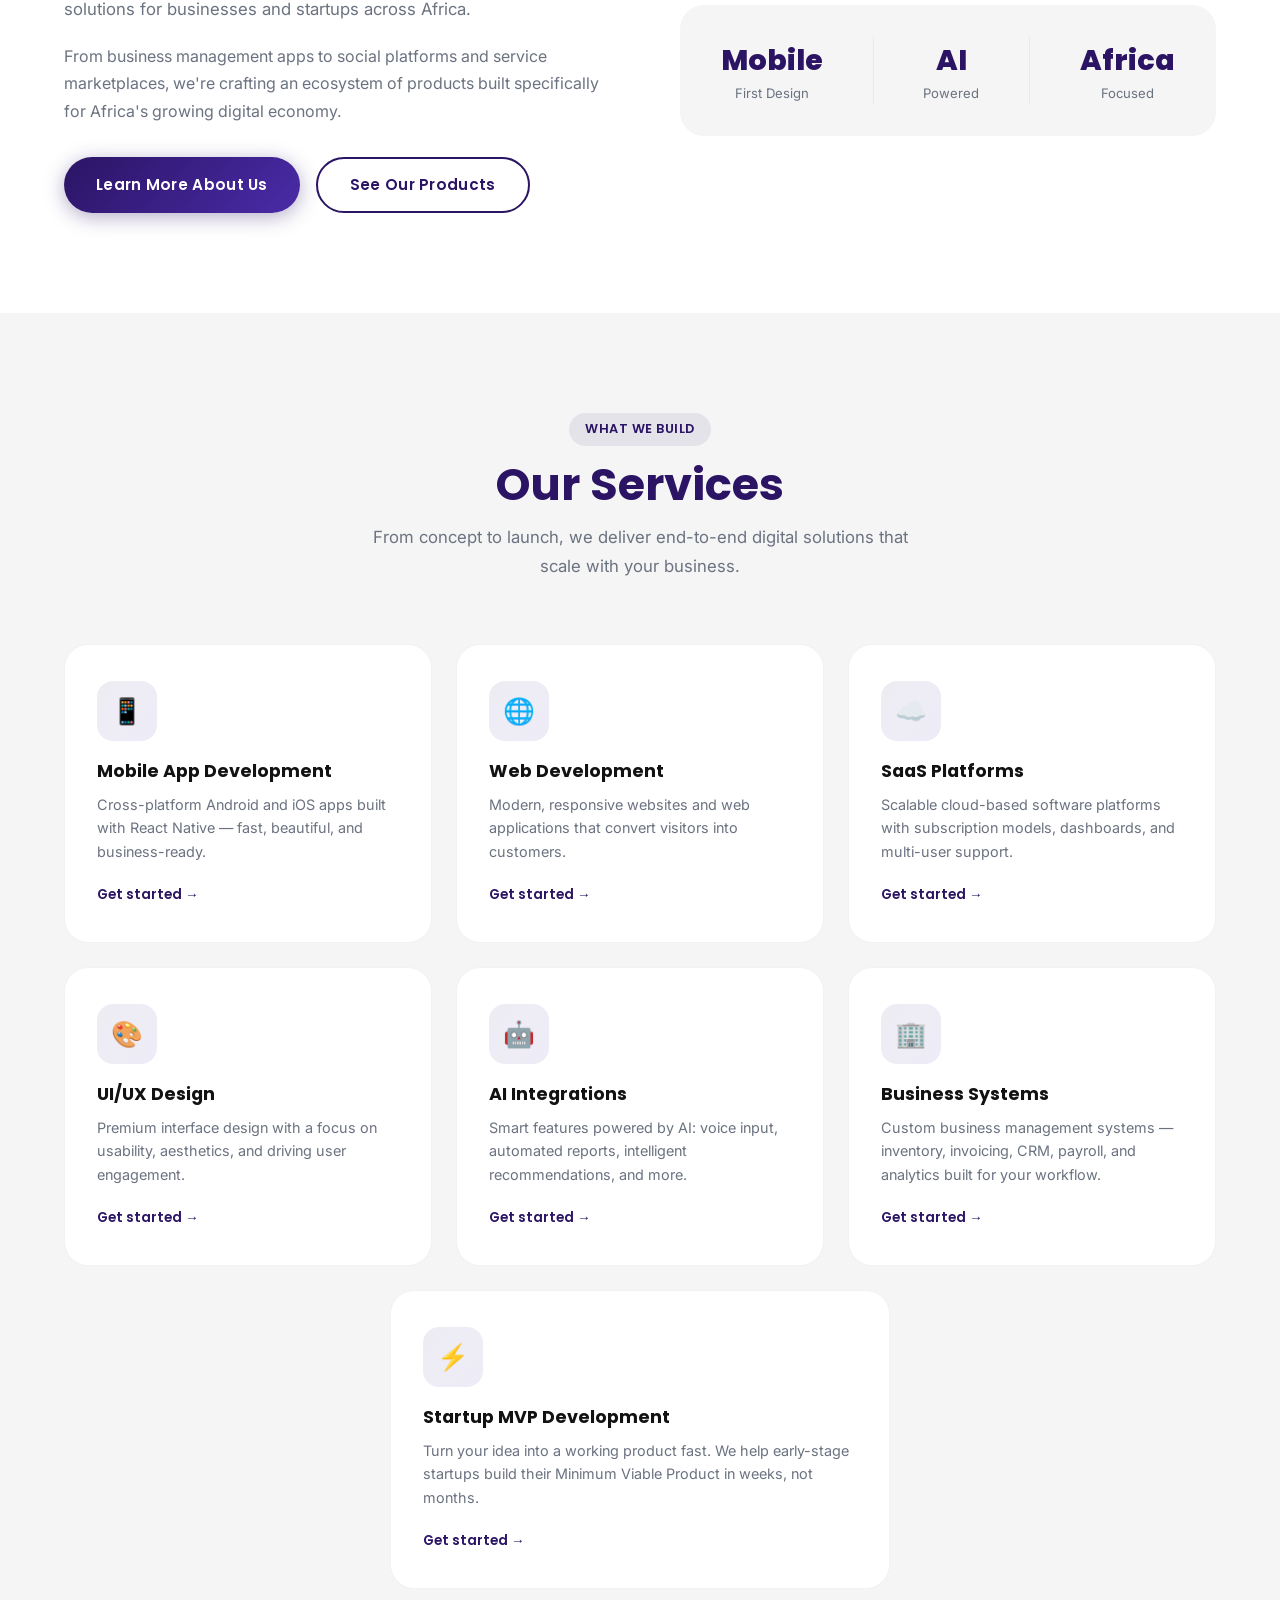
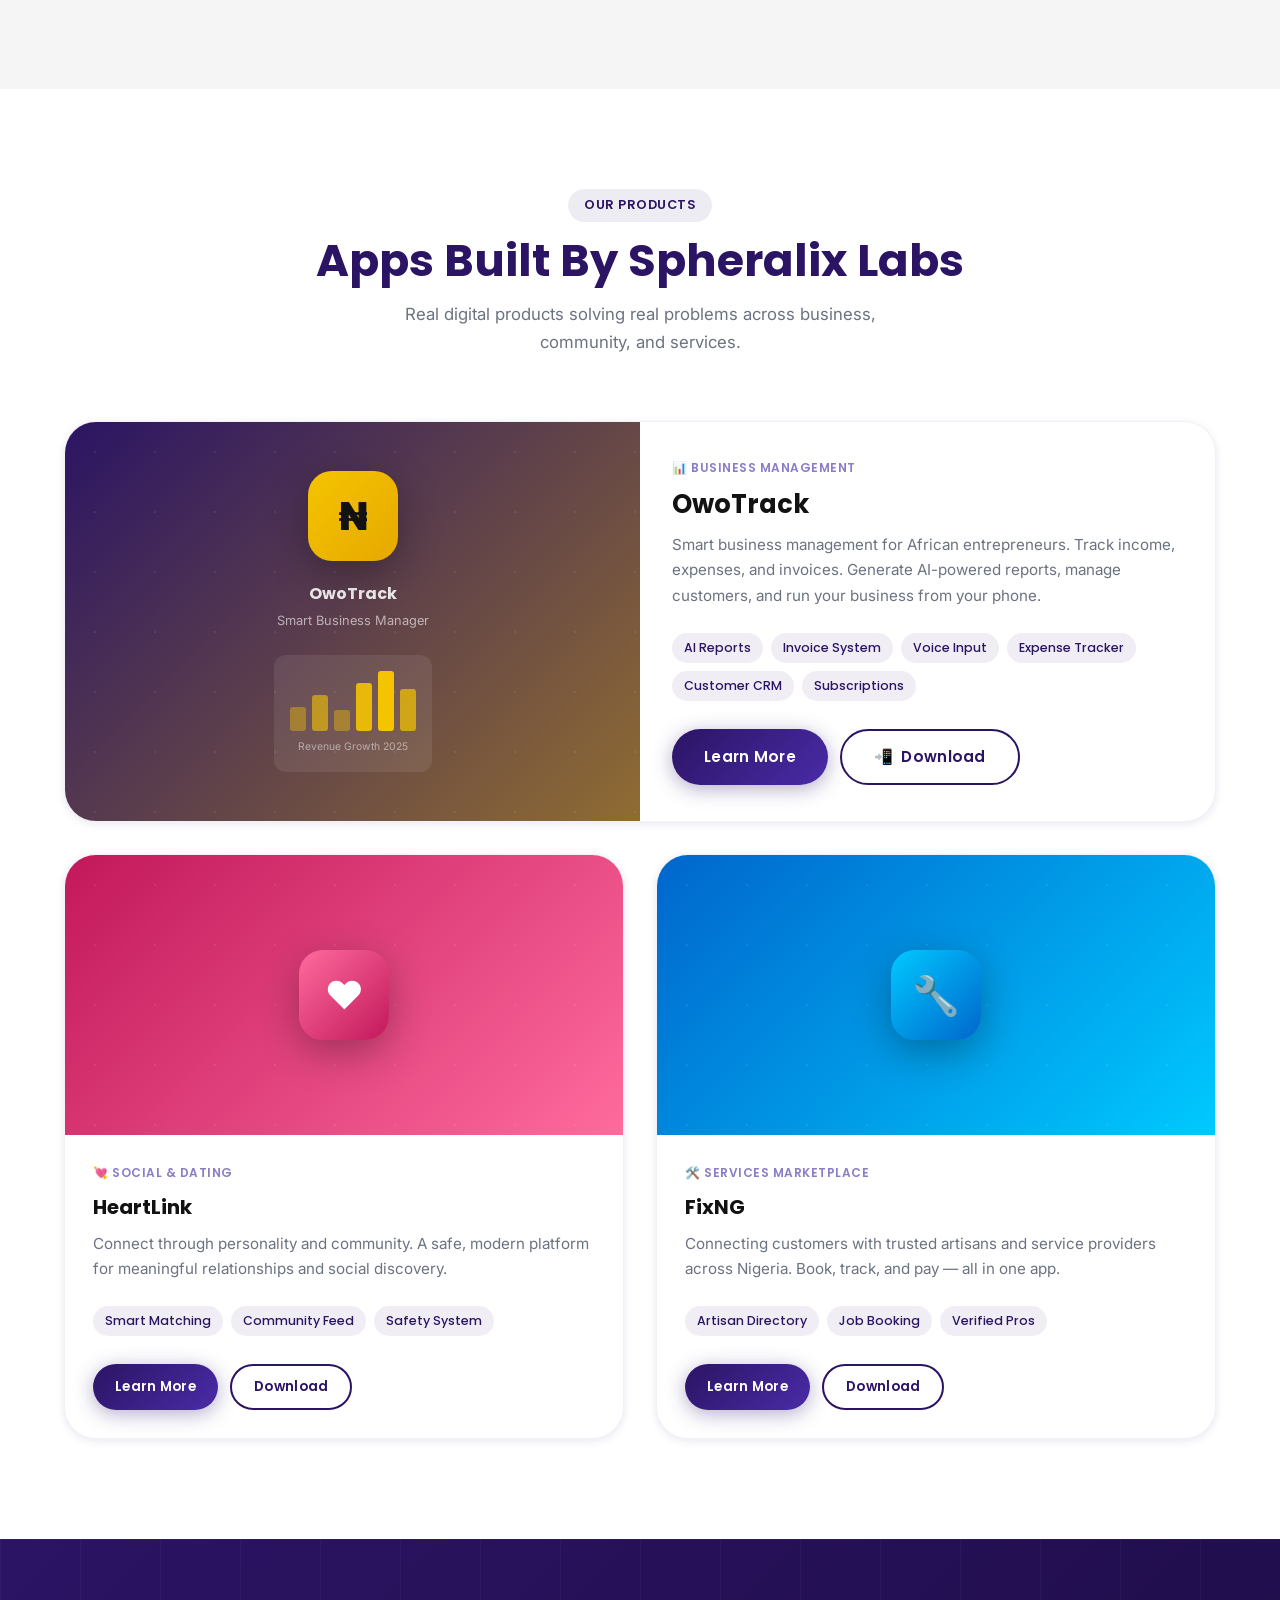
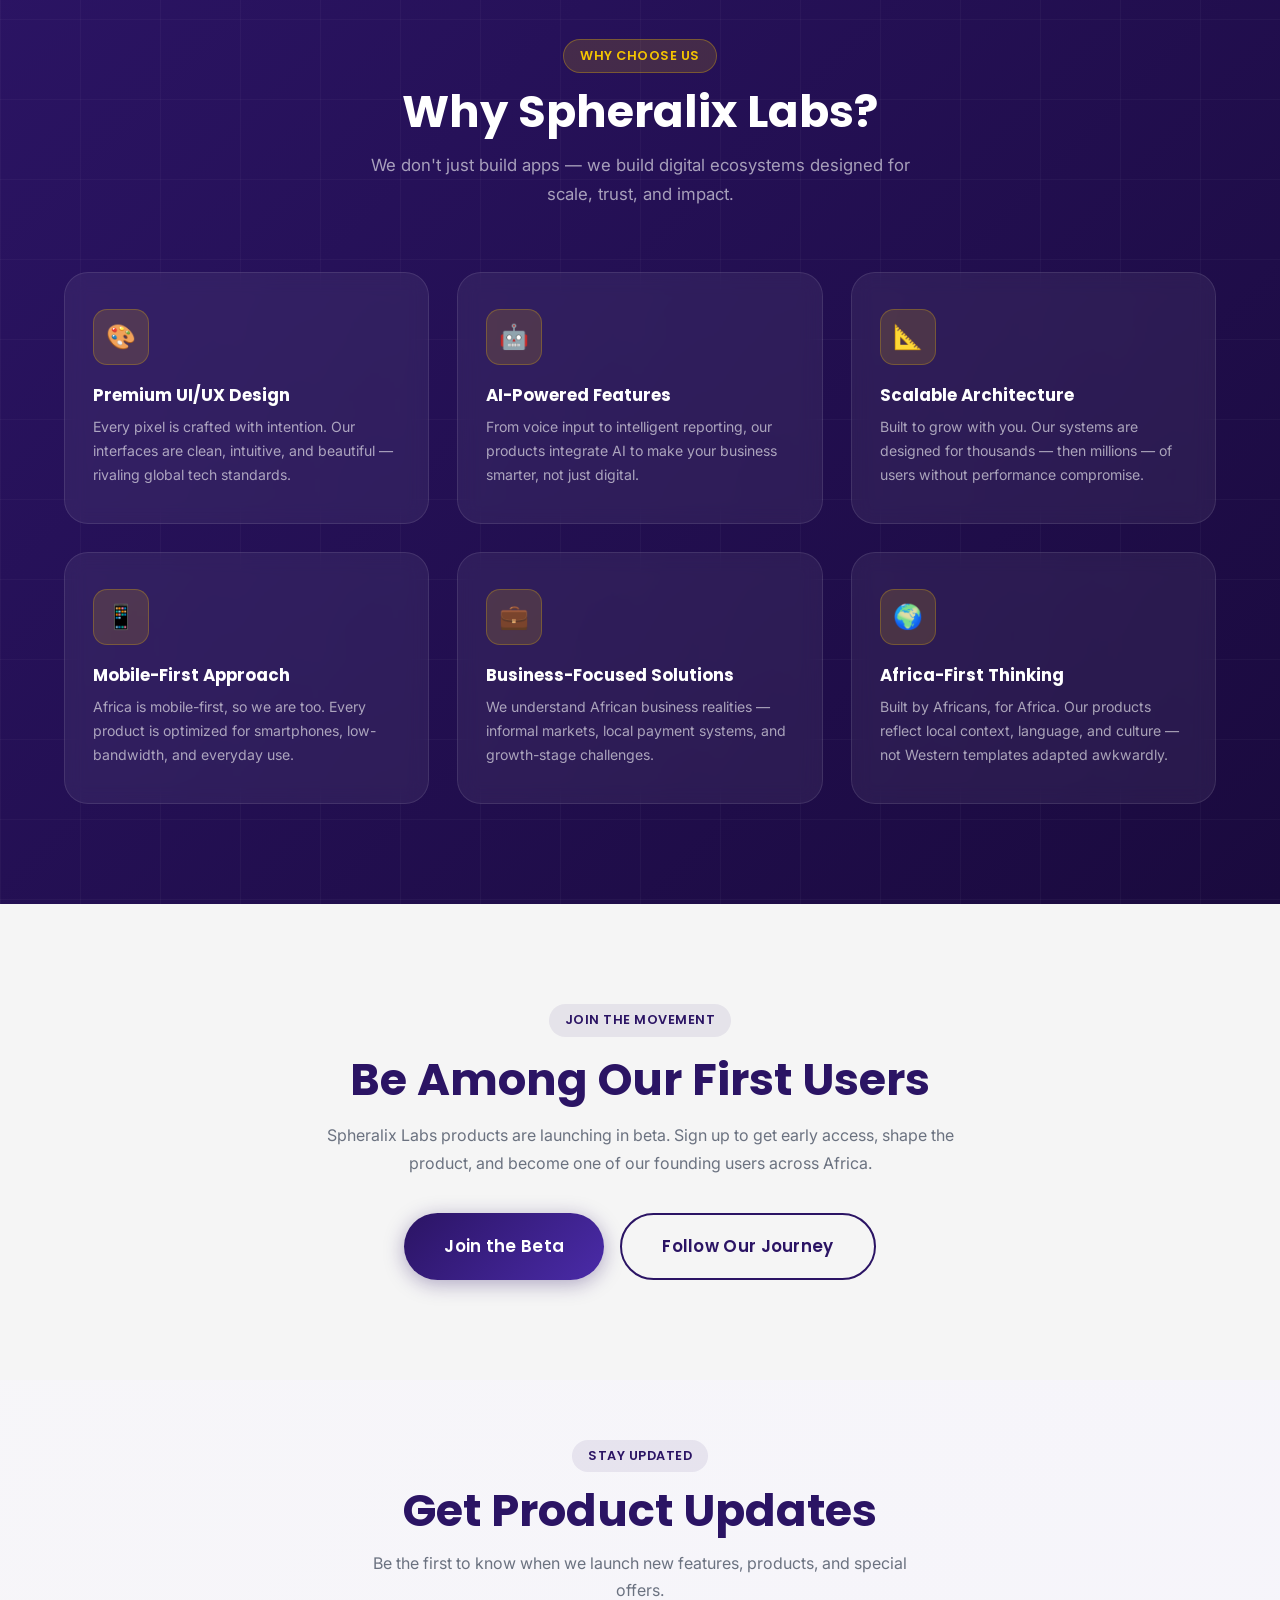
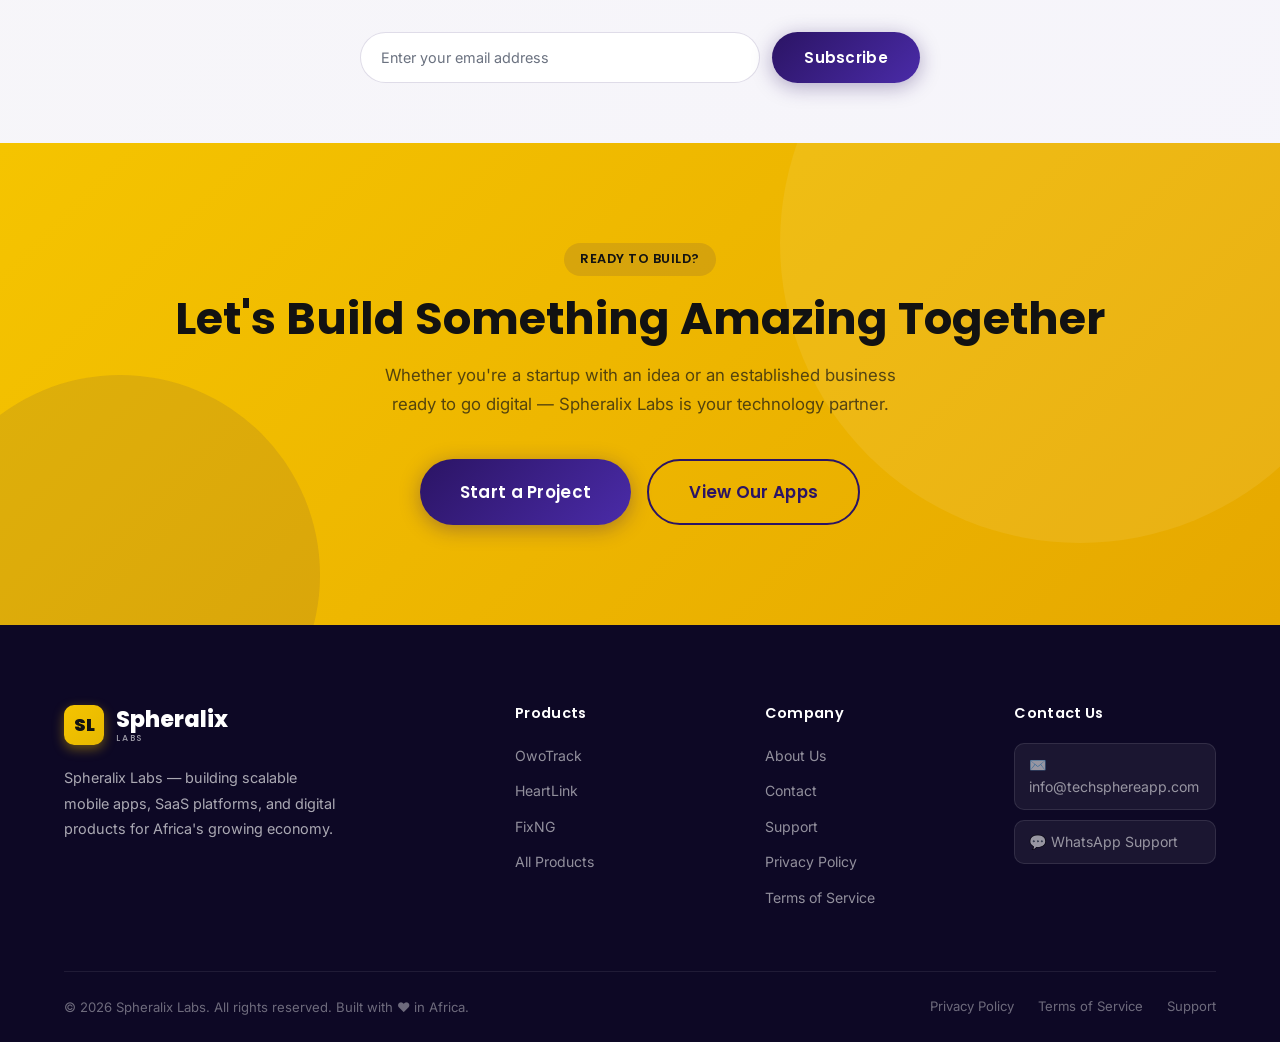
==== commit 28b0eccc: "websites name changed" ====
--- a/index.html
+++ b/index.html
@@ -3,12 +3,12 @@
 <head>
   <meta charset="UTF-8" />
   <meta name="viewport" content="width=device-width, initial-scale=1.0" />
-  <title>TechSphere Technologies — Building Smart Digital Solutions For Africa</title>
-  <meta name="description" content="TechSphere Technologies is a modern African software company building mobile apps, SaaS products, and AI-powered digital platforms for businesses across Africa." />
-  <meta name="keywords" content="TechSphere Technologies, African tech startup, mobile apps, SaaS, OwoTrack, HeartLink, FixNG, software development Nigeria" />
+  <title>Spheralix Labs — Building Smart Digital Solutions For Africa</title>
+  <meta name="description" content="Spheralix Labs is a modern African software company building mobile apps, SaaS products, and AI-powered digital platforms for businesses across Africa." />
+  <meta name="keywords" content="Spheralix Labs, African tech startup, mobile apps, SaaS, OwoTrack, HeartLink, FixNG, software development Nigeria" />
 
   <!-- Open Graph -->
-  <meta property="og:title" content="TechSphere Technologies — Smart Digital Solutions" />
+  <meta property="og:title" content="Spheralix Labs — Smart Digital Solutions" />
   <meta property="og:description" content="Building scalable digital products for Africa and beyond. Mobile apps, SaaS, AI-powered systems." />
   <meta property="og:type" content="website" />
   <meta property="og:url" content="https://techsphereapp.com" />
@@ -16,7 +16,7 @@
 
   <!-- Twitter Card -->
   <meta name="twitter:card" content="summary_large_image" />
-  <meta name="twitter:title" content="TechSphere Technologies — Smart Digital Solutions" />
+  <meta name="twitter:title" content="Spheralix Labs — Smart Digital Solutions" />
   <meta name="twitter:description" content="Building scalable digital products for Africa and beyond." />
   <meta name="twitter:image" content="https://techsphereapp.com/images/og-image.png" />
 
@@ -33,8 +33,8 @@
 <!-- Page Loader -->
 <div class="page-loader" id="pageLoader">
   <div class="loader-logo">
-    <div class="loader-mark">TS</div>
-    <div class="loader-text">TechSphere</div>
+    <div class="loader-mark">SL</div>
+    <div class="loader-text">Spheralix</div>
     <div class="loader-bar"><div class="loader-bar-fill"></div></div>
   </div>
 </div>
@@ -43,8 +43,8 @@
 <nav class="navbar" id="navbar">
   <div class="container navbar-inner">
     <a href="index.html" class="logo">
-      <div class="logo-mark">TS</div>
-      <div class="logo-text-group"><span class="logo-wordmark">TechSphere</span><span class="logo-tagline">Technologies</span></div>
+      <div class="logo-mark">SL</div>
+      <div class="logo-text-group"><span class="logo-wordmark">Spheralix</span><span class="logo-tagline">Labs</span></div>
     </a>
 
     <ul class="nav-links">
@@ -97,7 +97,7 @@
           Building Smart <span class="highlight">Digital Solutions</span> For Modern Businesses
         </h1>
         <p class="hero-description">
-          TechSphere crafts world-class mobile apps, SaaS platforms, and AI-powered systems that help African businesses thrive in the digital age.
+          Spheralix Labs crafts world-class mobile apps, SaaS platforms, and AI-powered systems that help African businesses thrive in the digital age.
         </p>
         <div class="hero-buttons">
           <a href="products.html" class="btn btn-gold btn-lg">
@@ -213,10 +213,10 @@
   <div class="container">
     <div class="rg-2" style="display:grid;grid-template-columns:1fr 1fr;gap:80px;align-items:center;">
       <div class="reveal-left">
-        <span class="tag">About TechSphere Technologies</span>
+        <span class="tag">About Spheralix Labs</span>
         <h2 style="color:var(--purple);margin:16px 0 20px;">We Build Digital Products That Solve Real Problems</h2>
         <p style="color:var(--text-muted);margin-bottom:20px;font-size:1.05rem;">
-          TechSphere Technologies is a modern African software company focused on building scalable mobile applications, SaaS platforms, and digital solutions for businesses and startups across Africa.
+          Spheralix Labs is a modern African software company focused on building scalable mobile applications, SaaS platforms, and digital solutions for businesses and startups across Africa.
         </p>
         <p style="color:var(--text-muted);margin-bottom:32px;">
           From business management apps to social platforms and service marketplaces, we're crafting an ecosystem of products built specifically for Africa's growing digital economy.
@@ -322,7 +322,7 @@
   <div class="container">
     <div class="section-header reveal">
       <span class="tag">Our Products</span>
-      <h2>Apps Built By TechSphere</h2>
+      <h2>Apps Built By Spheralix Labs</h2>
       <p>Real digital products solving real problems across business, community, and services.</p>
     </div>
     <div class="products-grid">
@@ -420,7 +420,7 @@
   <div class="container">
     <div class="section-header reveal">
       <span class="tag" style="background:rgba(245,196,0,.15);color:var(--gold);border:1px solid rgba(245,196,0,.3);">Why Choose Us</span>
-      <h2>Why TechSphere?</h2>
+      <h2>Why Spheralix Labs?</h2>
       <p style="color:rgba(255,255,255,.6);">We don't just build apps — we build digital ecosystems designed for scale, trust, and impact.</p>
     </div>
     <div class="why-grid">
@@ -464,7 +464,7 @@
     <div style="text-align:center;max-width:680px;margin:0 auto;" class="reveal">
       <span class="tag">Join the Movement</span>
       <h2 style="color:var(--purple);margin:16px 0;">Be Among Our First Users</h2>
-      <p style="color:var(--text-muted);margin-bottom:36px;">TechSphere products are launching in beta. Sign up to get early access, shape the product, and become one of our founding users across Africa.</p>
+      <p style="color:var(--text-muted);margin-bottom:36px;">Spheralix Labs products are launching in beta. Sign up to get early access, shape the product, and become one of our founding users across Africa.</p>
       <div style="display:flex;gap:16px;justify-content:center;flex-wrap:wrap;">
         <a href="contact.html" class="btn btn-primary btn-lg">Join the Beta</a>
         <a href="about.html" class="btn btn-outline btn-lg">Follow Our Journey</a>
@@ -494,7 +494,7 @@
     <div class="cta-inner reveal">
       <span class="tag">Ready To Build?</span>
       <h2>Let's Build Something Amazing Together</h2>
-      <p>Whether you're a startup with an idea or an established business ready to go digital — TechSphere is your technology partner.</p>
+      <p>Whether you're a startup with an idea or an established business ready to go digital — Spheralix Labs is your technology partner.</p>
       <div class="cta-buttons">
         <a href="contact.html" class="btn btn-primary btn-lg">Start a Project</a>
         <a href="products.html" class="btn btn-outline btn-lg">View Our Apps</a>
@@ -509,10 +509,10 @@
     <div class="footer-grid">
       <div class="footer-brand">
         <a href="index.html" class="logo">
-          <div class="logo-mark">TS</div>
-          <div class="logo-text-group"><span class="logo-wordmark">TechSphere</span><span class="logo-tagline">Technologies</span></div>
+          <div class="logo-mark">SL</div>
+          <div class="logo-text-group"><span class="logo-wordmark">Spheralix</span><span class="logo-tagline">Labs</span></div>
         </a>
-        <p>TechSphere Technologies — building scalable mobile apps, SaaS platforms, and digital products for Africa's growing economy.</p>
+        <p>Spheralix Labs — building scalable mobile apps, SaaS platforms, and digital products for Africa's growing economy.</p>
       </div>
 
       <div class="footer-col">
@@ -554,7 +554,7 @@
     </div>
 
     <div class="footer-bottom">
-      <p>© 2026 TechSphere Technologies. All rights reserved. Built with ❤️ in Africa.</p>
+      <p>© 2026 Spheralix Labs. All rights reserved. Built with ❤️ in Africa.</p>
       <div class="footer-bottom-links">
         <a href="privacy-policy.html">Privacy Policy</a>
         <a href="terms.html">Terms of Service</a>
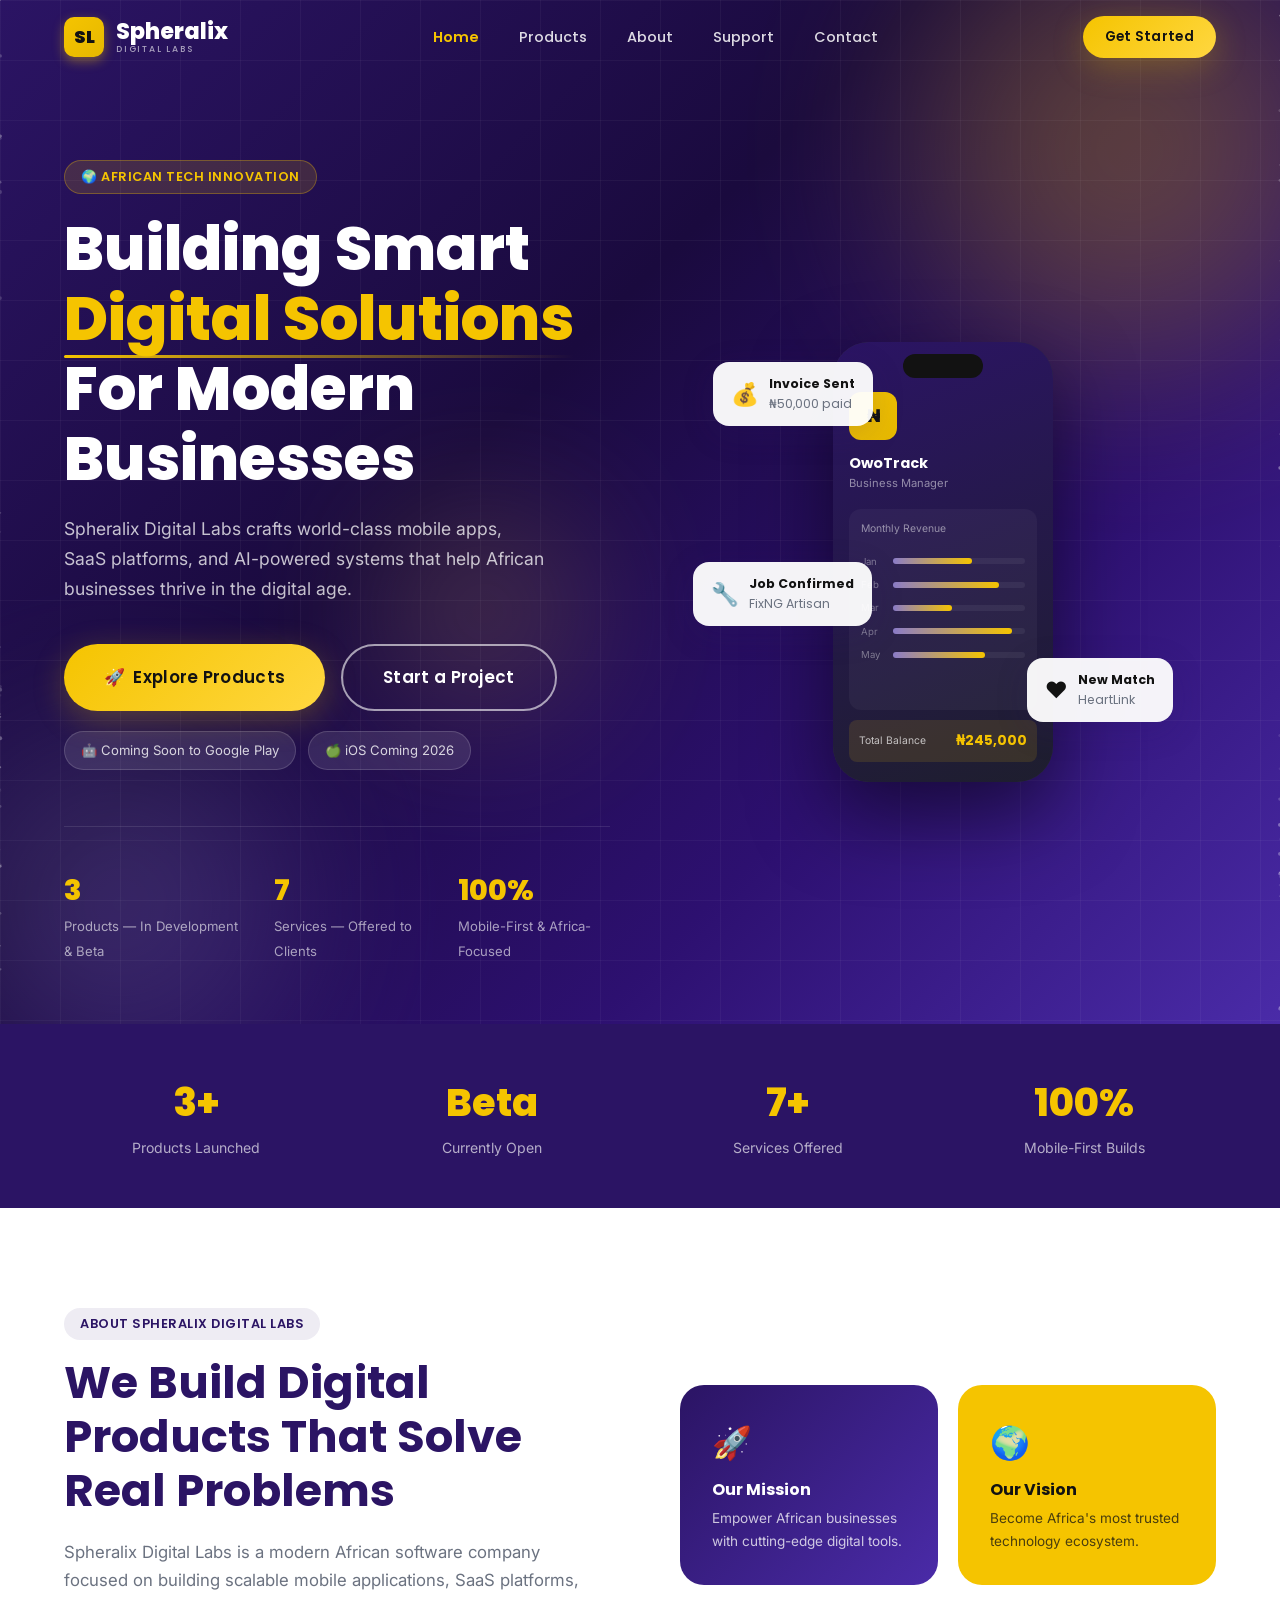
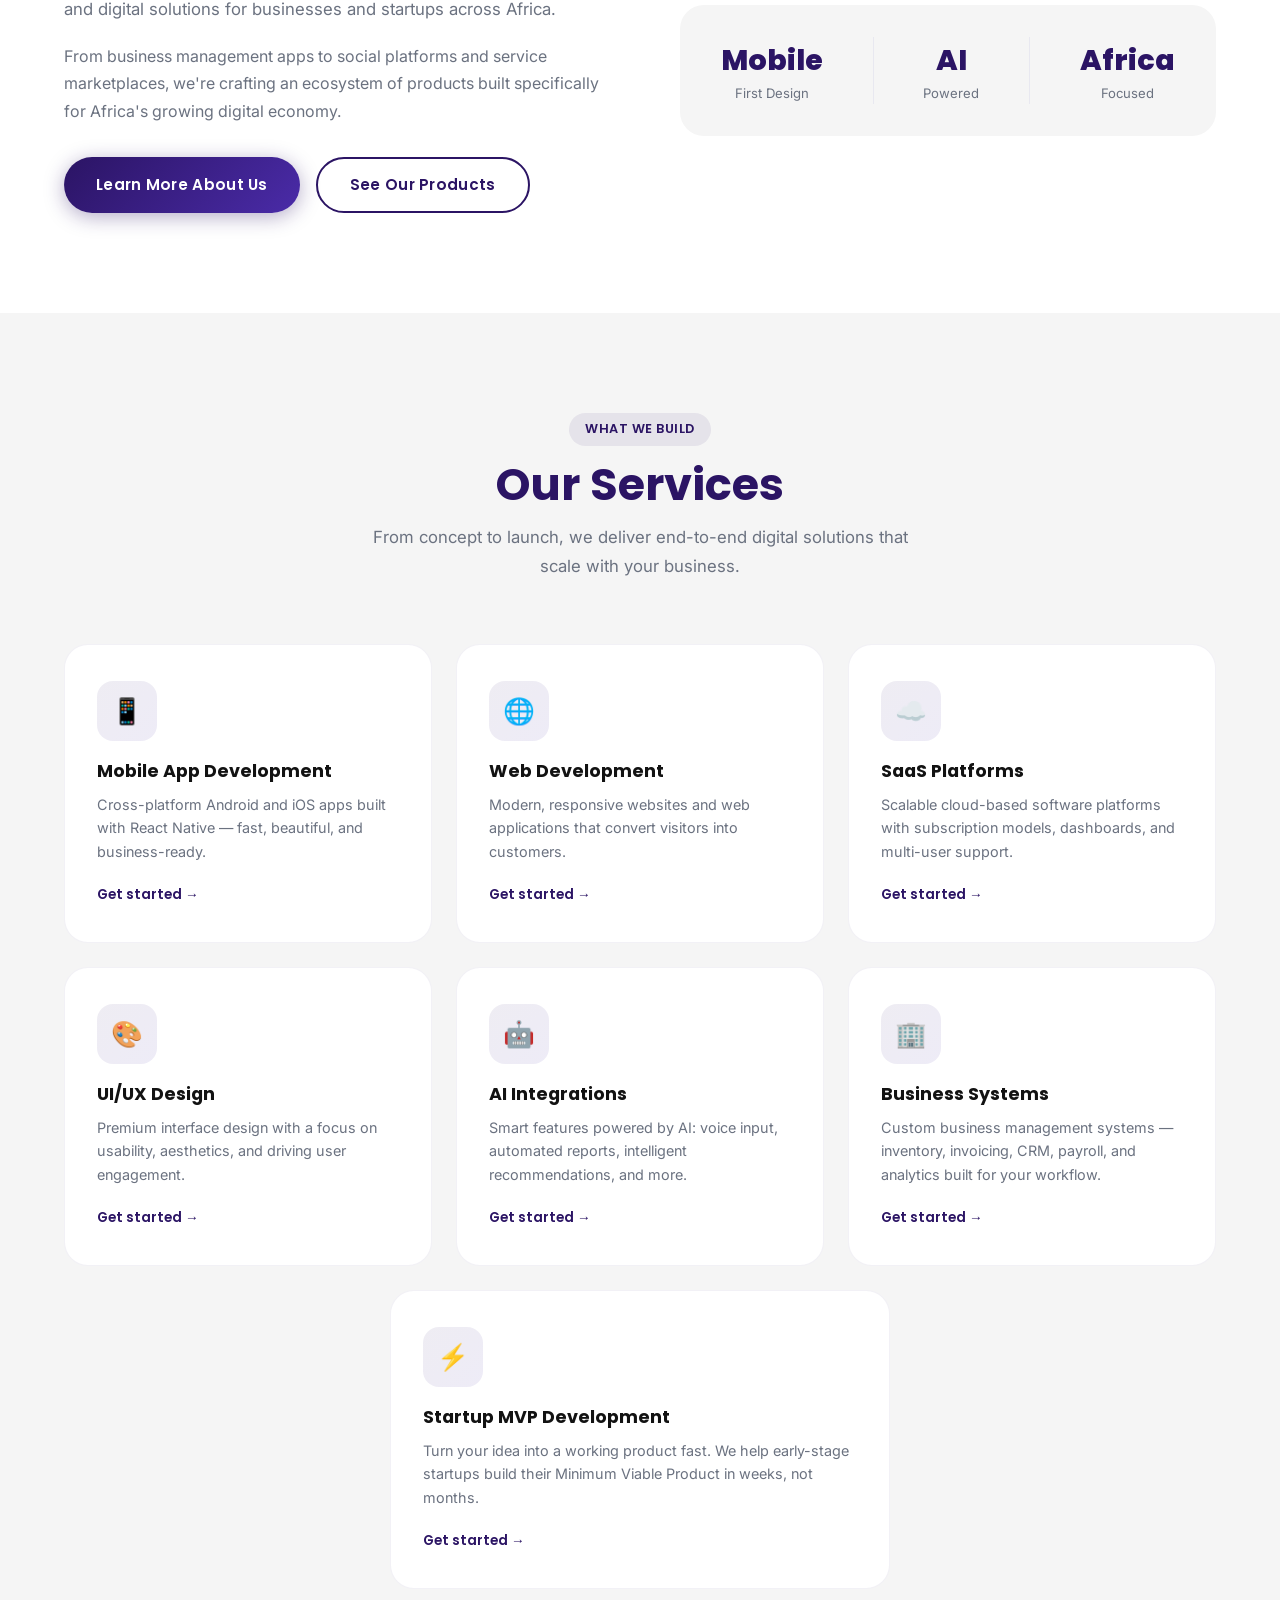
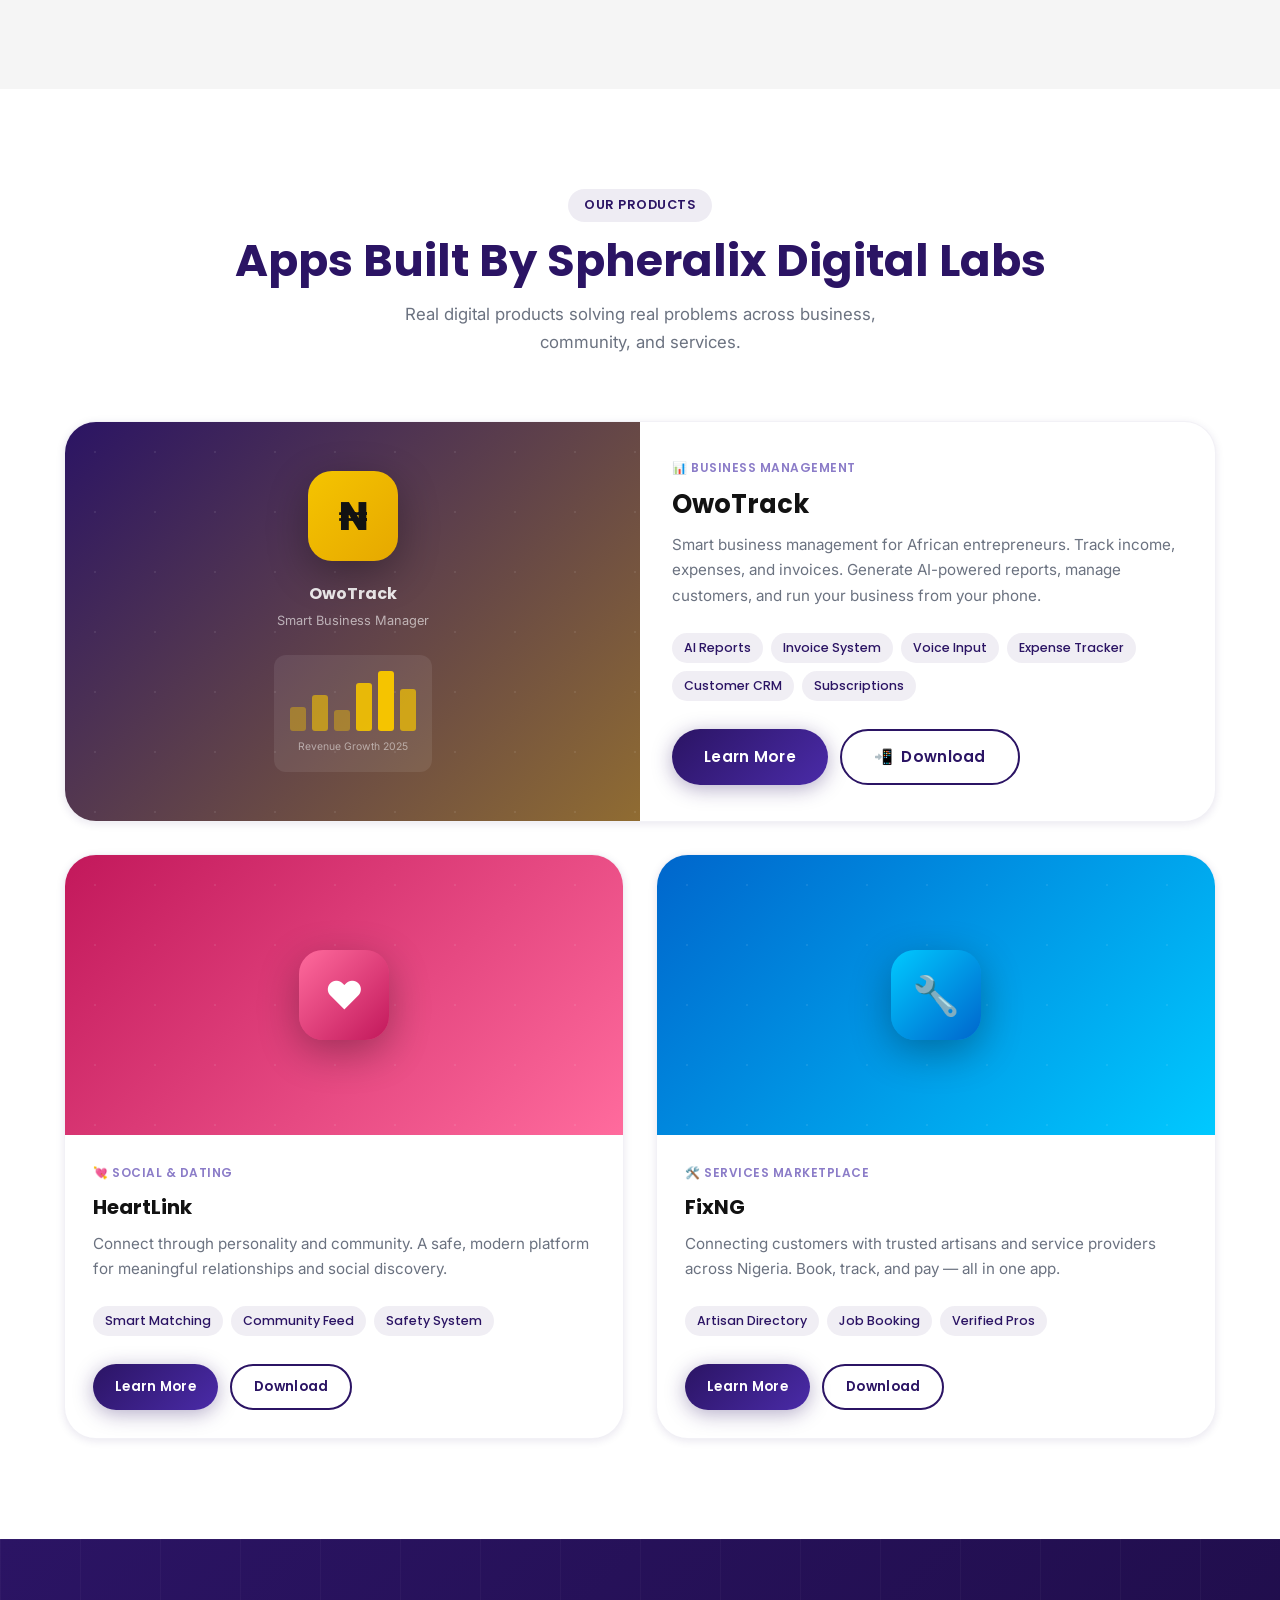
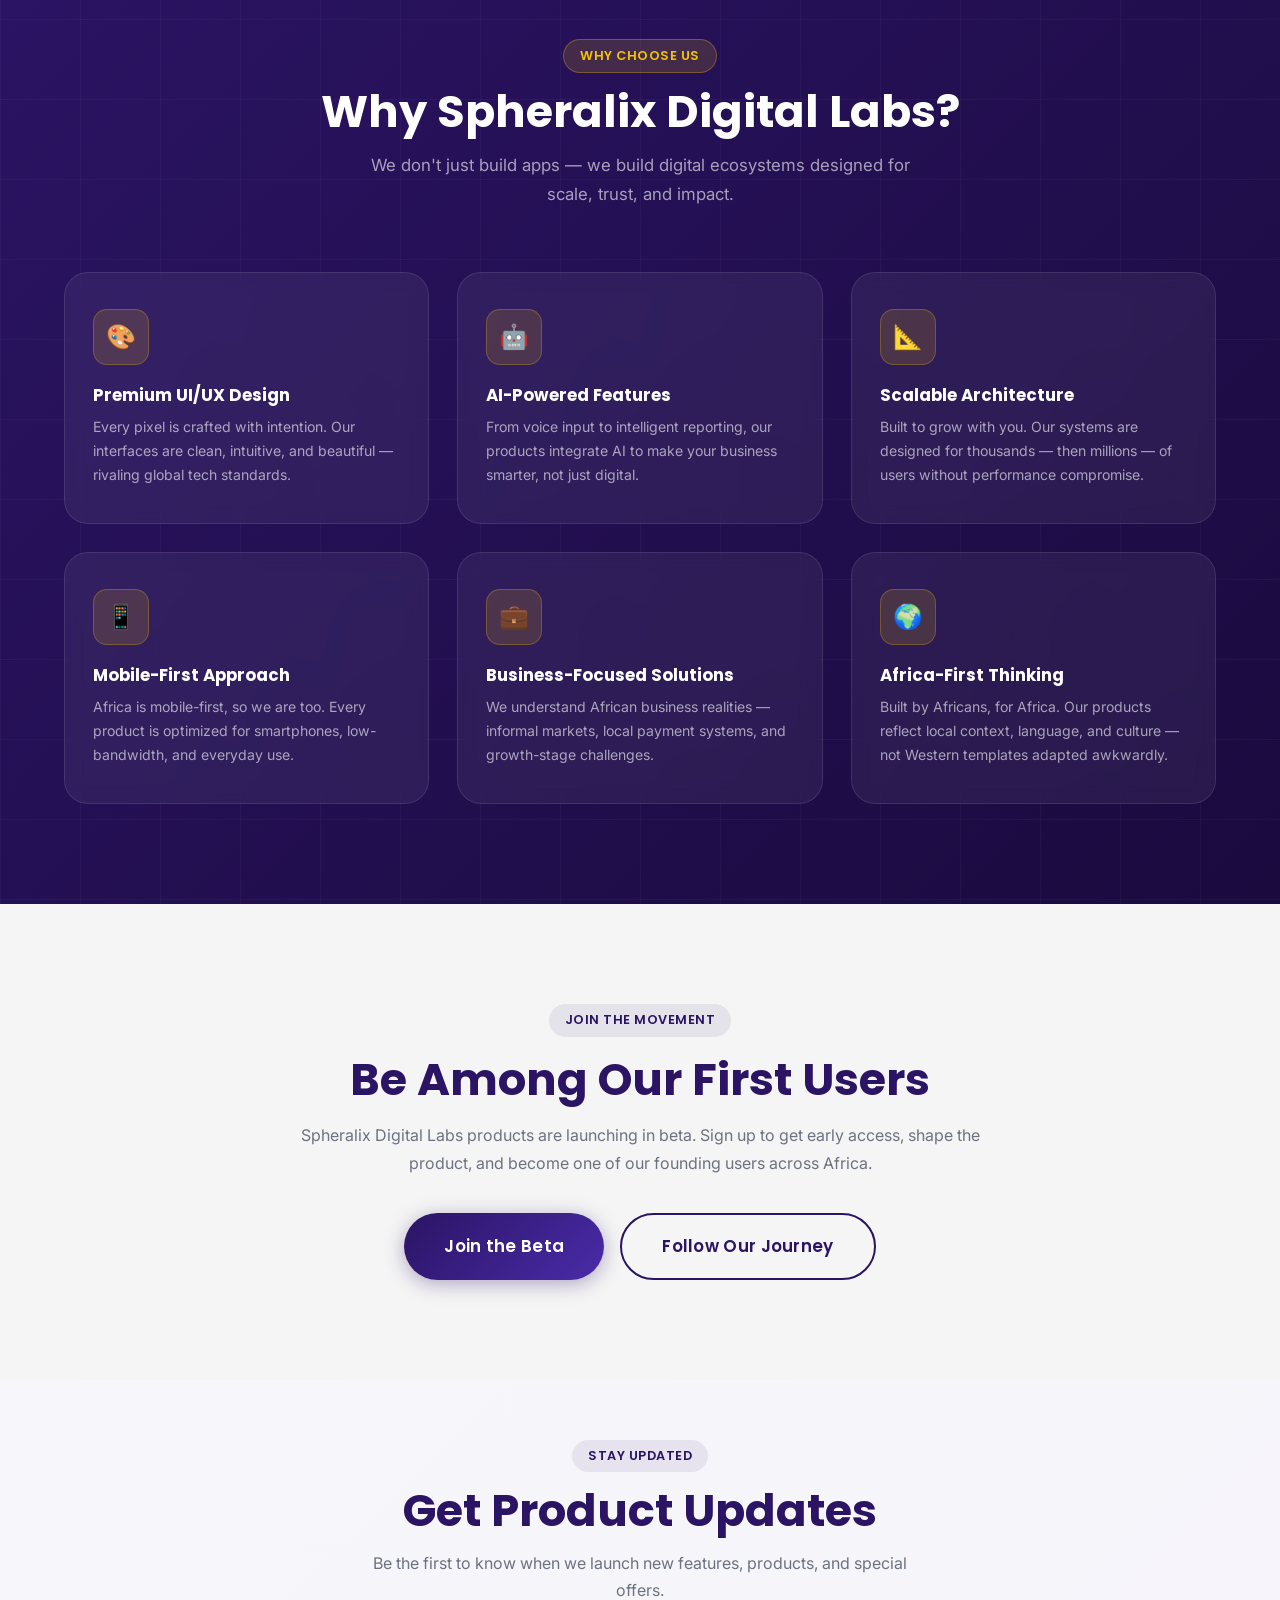
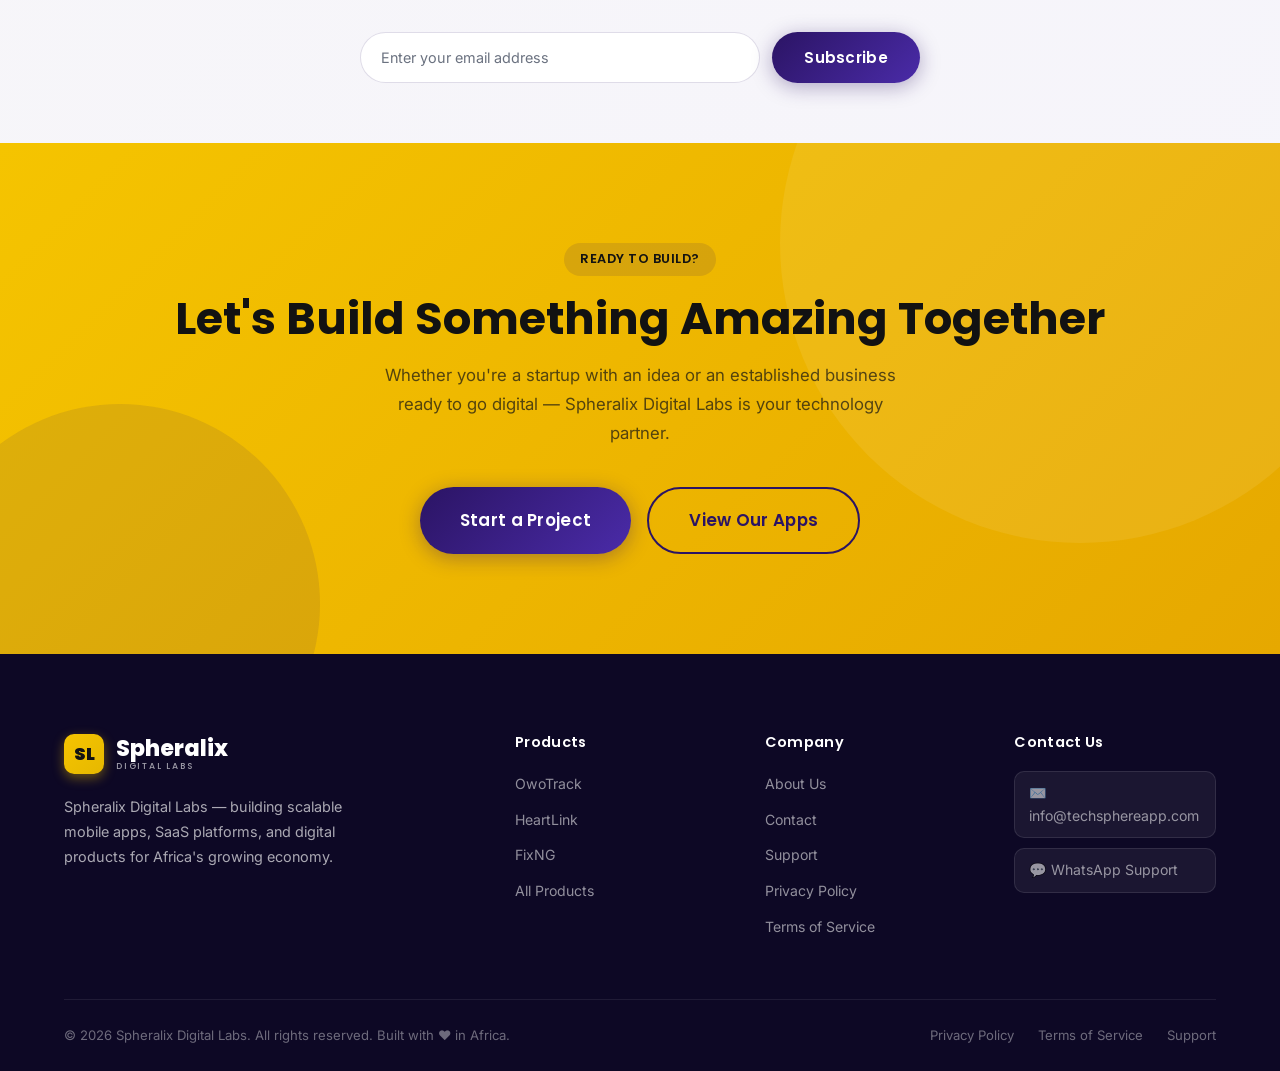
==== commit d841b796: "company name changed to spheralix digital labs" ====
--- a/index.html
+++ b/index.html
@@ -3,12 +3,12 @@
 <head>
   <meta charset="UTF-8" />
   <meta name="viewport" content="width=device-width, initial-scale=1.0" />
-  <title>Spheralix Labs — Building Smart Digital Solutions For Africa</title>
-  <meta name="description" content="Spheralix Labs is a modern African software company building mobile apps, SaaS products, and AI-powered digital platforms for businesses across Africa." />
-  <meta name="keywords" content="Spheralix Labs, African tech startup, mobile apps, SaaS, OwoTrack, HeartLink, FixNG, software development Nigeria" />
+  <title>Spheralix Digital Labs — Building Smart Digital Solutions For Africa</title>
+  <meta name="description" content="Spheralix Digital Labs is a modern African software company building mobile apps, SaaS products, and AI-powered digital platforms for businesses across Africa." />
+  <meta name="keywords" content="Spheralix Digital Labs, African tech startup, mobile apps, SaaS, OwoTrack, HeartLink, FixNG, software development Nigeria" />
 
   <!-- Open Graph -->
-  <meta property="og:title" content="Spheralix Labs — Smart Digital Solutions" />
+  <meta property="og:title" content="Spheralix Digital Labs — Smart Digital Solutions" />
   <meta property="og:description" content="Building scalable digital products for Africa and beyond. Mobile apps, SaaS, AI-powered systems." />
   <meta property="og:type" content="website" />
   <meta property="og:url" content="https://techsphereapp.com" />
@@ -16,7 +16,7 @@
 
   <!-- Twitter Card -->
   <meta name="twitter:card" content="summary_large_image" />
-  <meta name="twitter:title" content="Spheralix Labs — Smart Digital Solutions" />
+  <meta name="twitter:title" content="Spheralix Digital Labs — Smart Digital Solutions" />
   <meta name="twitter:description" content="Building scalable digital products for Africa and beyond." />
   <meta name="twitter:image" content="https://techsphereapp.com/images/og-image.png" />
 
@@ -44,7 +44,7 @@
   <div class="container navbar-inner">
     <a href="index.html" class="logo">
       <div class="logo-mark">SL</div>
-      <div class="logo-text-group"><span class="logo-wordmark">Spheralix</span><span class="logo-tagline">Labs</span></div>
+      <div class="logo-text-group"><span class="logo-wordmark">Spheralix</span><span class="logo-tagline">Digital Labs</span></div>
     </a>
 
     <ul class="nav-links">
@@ -97,7 +97,7 @@
           Building Smart <span class="highlight">Digital Solutions</span> For Modern Businesses
         </h1>
         <p class="hero-description">
-          Spheralix Labs crafts world-class mobile apps, SaaS platforms, and AI-powered systems that help African businesses thrive in the digital age.
+          Spheralix Digital Labs crafts world-class mobile apps, SaaS platforms, and AI-powered systems that help African businesses thrive in the digital age.
         </p>
         <div class="hero-buttons">
           <a href="products.html" class="btn btn-gold btn-lg">
@@ -213,10 +213,10 @@
   <div class="container">
     <div class="rg-2" style="display:grid;grid-template-columns:1fr 1fr;gap:80px;align-items:center;">
       <div class="reveal-left">
-        <span class="tag">About Spheralix Labs</span>
+        <span class="tag">About Spheralix Digital Labs</span>
         <h2 style="color:var(--purple);margin:16px 0 20px;">We Build Digital Products That Solve Real Problems</h2>
         <p style="color:var(--text-muted);margin-bottom:20px;font-size:1.05rem;">
-          Spheralix Labs is a modern African software company focused on building scalable mobile applications, SaaS platforms, and digital solutions for businesses and startups across Africa.
+          Spheralix Digital Labs is a modern African software company focused on building scalable mobile applications, SaaS platforms, and digital solutions for businesses and startups across Africa.
         </p>
         <p style="color:var(--text-muted);margin-bottom:32px;">
           From business management apps to social platforms and service marketplaces, we're crafting an ecosystem of products built specifically for Africa's growing digital economy.
@@ -322,7 +322,7 @@
   <div class="container">
     <div class="section-header reveal">
       <span class="tag">Our Products</span>
-      <h2>Apps Built By Spheralix Labs</h2>
+      <h2>Apps Built By Spheralix Digital Labs</h2>
       <p>Real digital products solving real problems across business, community, and services.</p>
     </div>
     <div class="products-grid">
@@ -420,7 +420,7 @@
   <div class="container">
     <div class="section-header reveal">
       <span class="tag" style="background:rgba(245,196,0,.15);color:var(--gold);border:1px solid rgba(245,196,0,.3);">Why Choose Us</span>
-      <h2>Why Spheralix Labs?</h2>
+      <h2>Why Spheralix Digital Labs?</h2>
       <p style="color:rgba(255,255,255,.6);">We don't just build apps — we build digital ecosystems designed for scale, trust, and impact.</p>
     </div>
     <div class="why-grid">
@@ -464,7 +464,7 @@
     <div style="text-align:center;max-width:680px;margin:0 auto;" class="reveal">
       <span class="tag">Join the Movement</span>
       <h2 style="color:var(--purple);margin:16px 0;">Be Among Our First Users</h2>
-      <p style="color:var(--text-muted);margin-bottom:36px;">Spheralix Labs products are launching in beta. Sign up to get early access, shape the product, and become one of our founding users across Africa.</p>
+      <p style="color:var(--text-muted);margin-bottom:36px;">Spheralix Digital Labs products are launching in beta. Sign up to get early access, shape the product, and become one of our founding users across Africa.</p>
       <div style="display:flex;gap:16px;justify-content:center;flex-wrap:wrap;">
         <a href="contact.html" class="btn btn-primary btn-lg">Join the Beta</a>
         <a href="about.html" class="btn btn-outline btn-lg">Follow Our Journey</a>
@@ -494,7 +494,7 @@
     <div class="cta-inner reveal">
       <span class="tag">Ready To Build?</span>
       <h2>Let's Build Something Amazing Together</h2>
-      <p>Whether you're a startup with an idea or an established business ready to go digital — Spheralix Labs is your technology partner.</p>
+      <p>Whether you're a startup with an idea or an established business ready to go digital — Spheralix Digital Labs is your technology partner.</p>
       <div class="cta-buttons">
         <a href="contact.html" class="btn btn-primary btn-lg">Start a Project</a>
         <a href="products.html" class="btn btn-outline btn-lg">View Our Apps</a>
@@ -510,9 +510,9 @@
       <div class="footer-brand">
         <a href="index.html" class="logo">
           <div class="logo-mark">SL</div>
-          <div class="logo-text-group"><span class="logo-wordmark">Spheralix</span><span class="logo-tagline">Labs</span></div>
+          <div class="logo-text-group"><span class="logo-wordmark">Spheralix</span><span class="logo-tagline">Digital Labs</span></div>
         </a>
-        <p>Spheralix Labs — building scalable mobile apps, SaaS platforms, and digital products for Africa's growing economy.</p>
+        <p>Spheralix Digital Labs — building scalable mobile apps, SaaS platforms, and digital products for Africa's growing economy.</p>
       </div>
 
       <div class="footer-col">
@@ -554,7 +554,7 @@
     </div>
 
     <div class="footer-bottom">
-      <p>© 2026 Spheralix Labs. All rights reserved. Built with ❤️ in Africa.</p>
+      <p>© 2026 Spheralix Digital Labs. All rights reserved. Built with ❤️ in Africa.</p>
       <div class="footer-bottom-links">
         <a href="privacy-policy.html">Privacy Policy</a>
         <a href="terms.html">Terms of Service</a>
